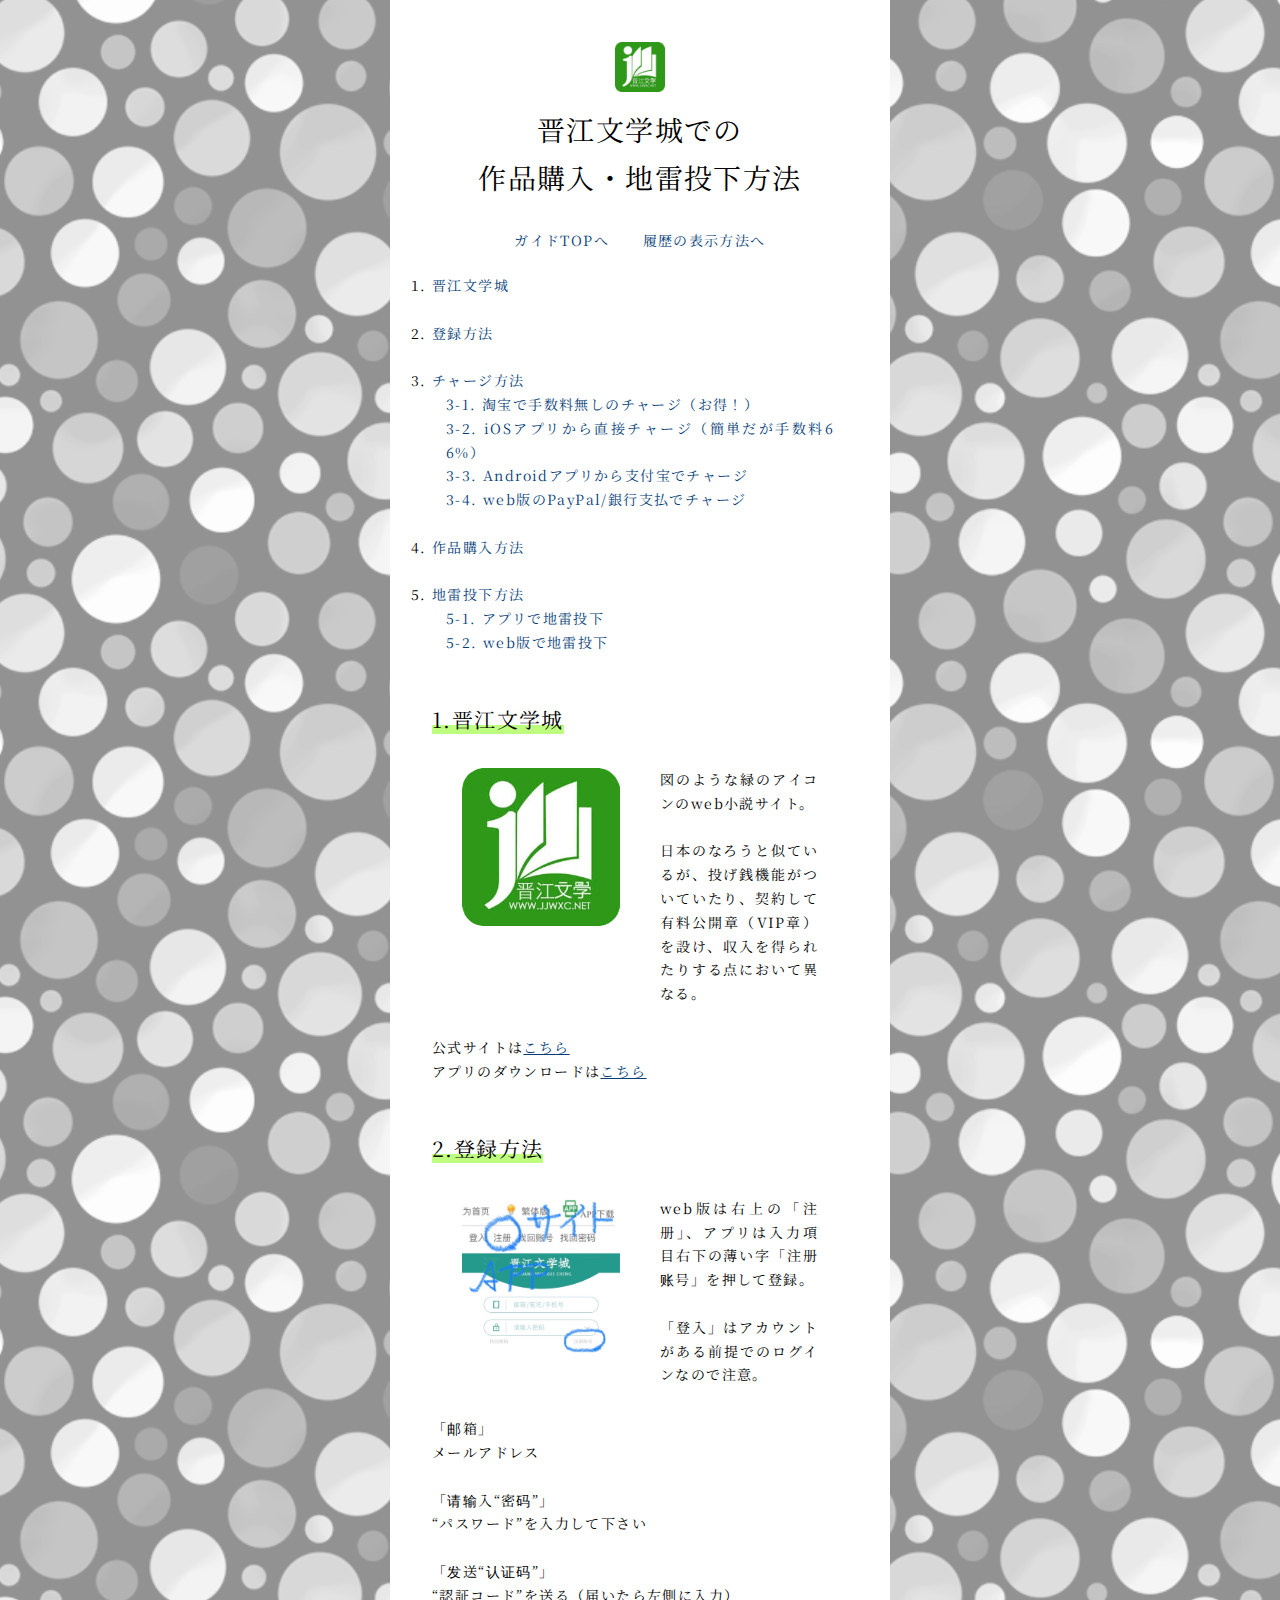
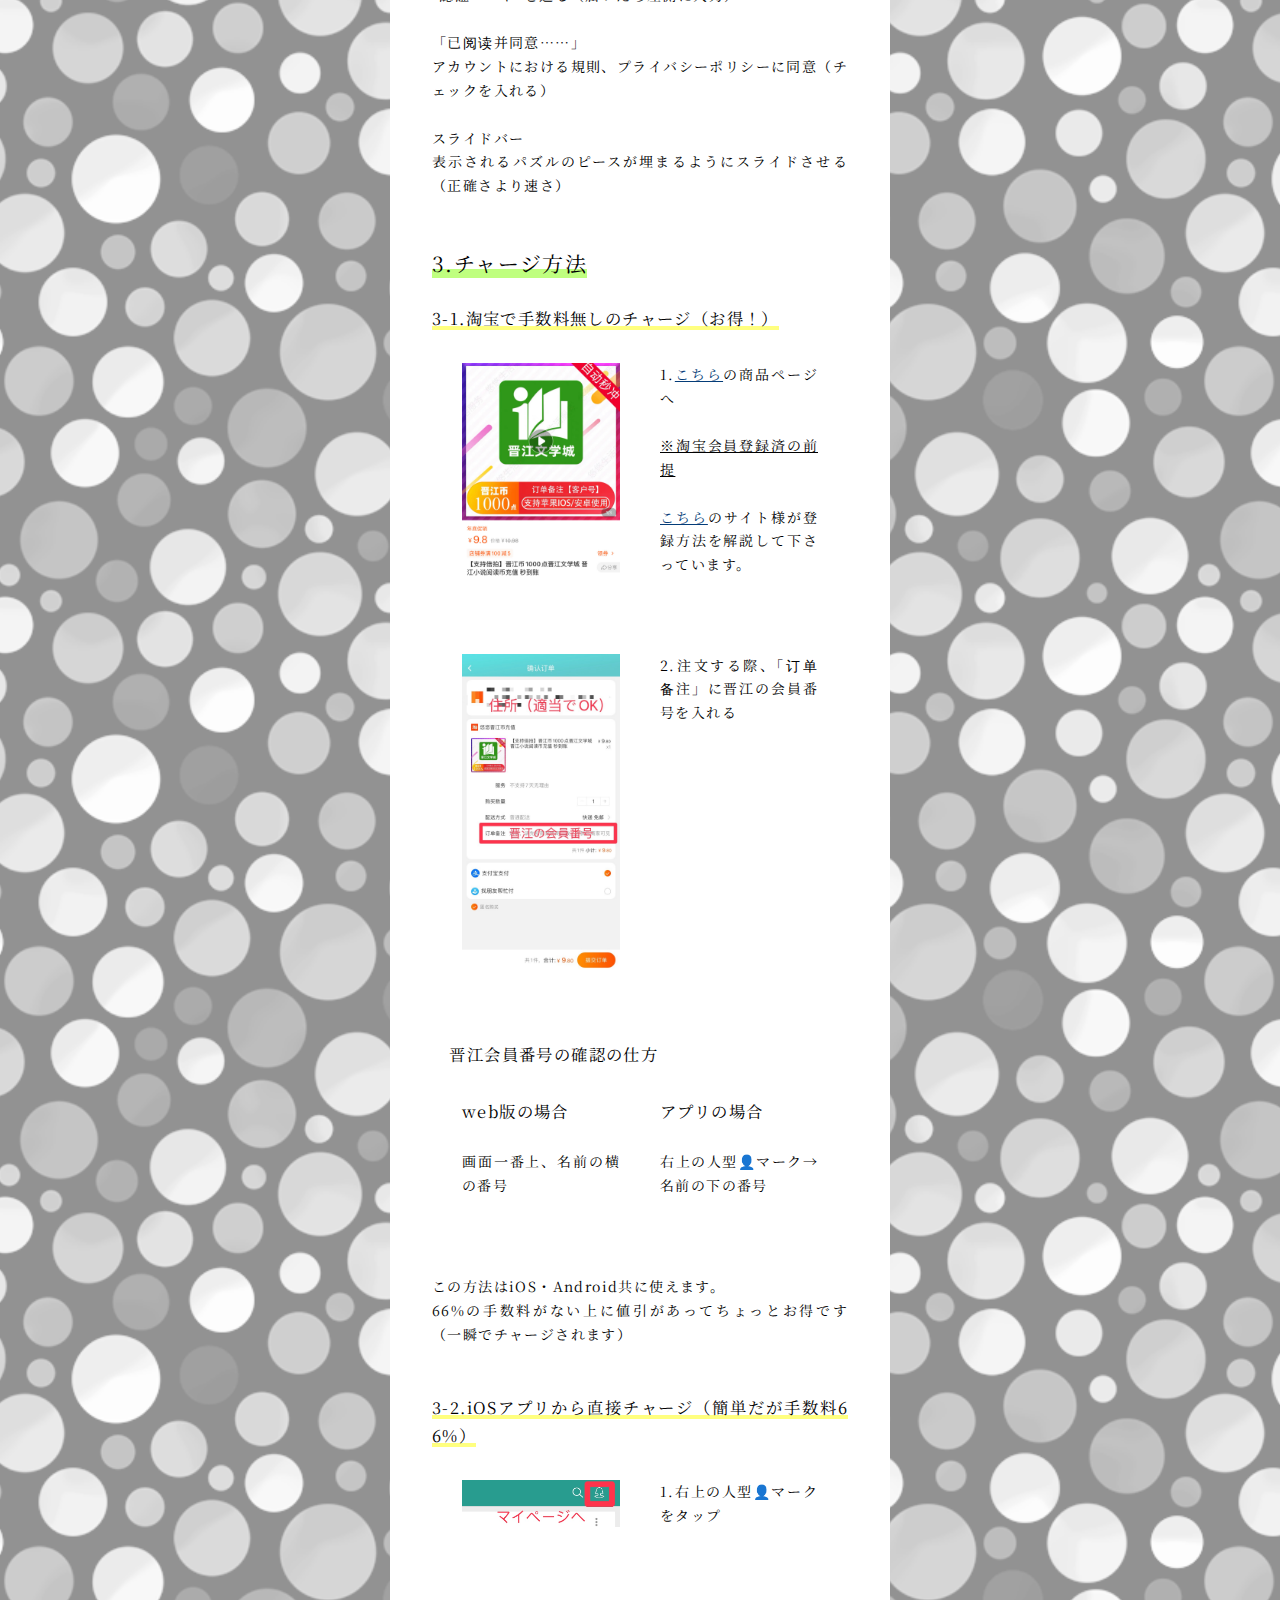
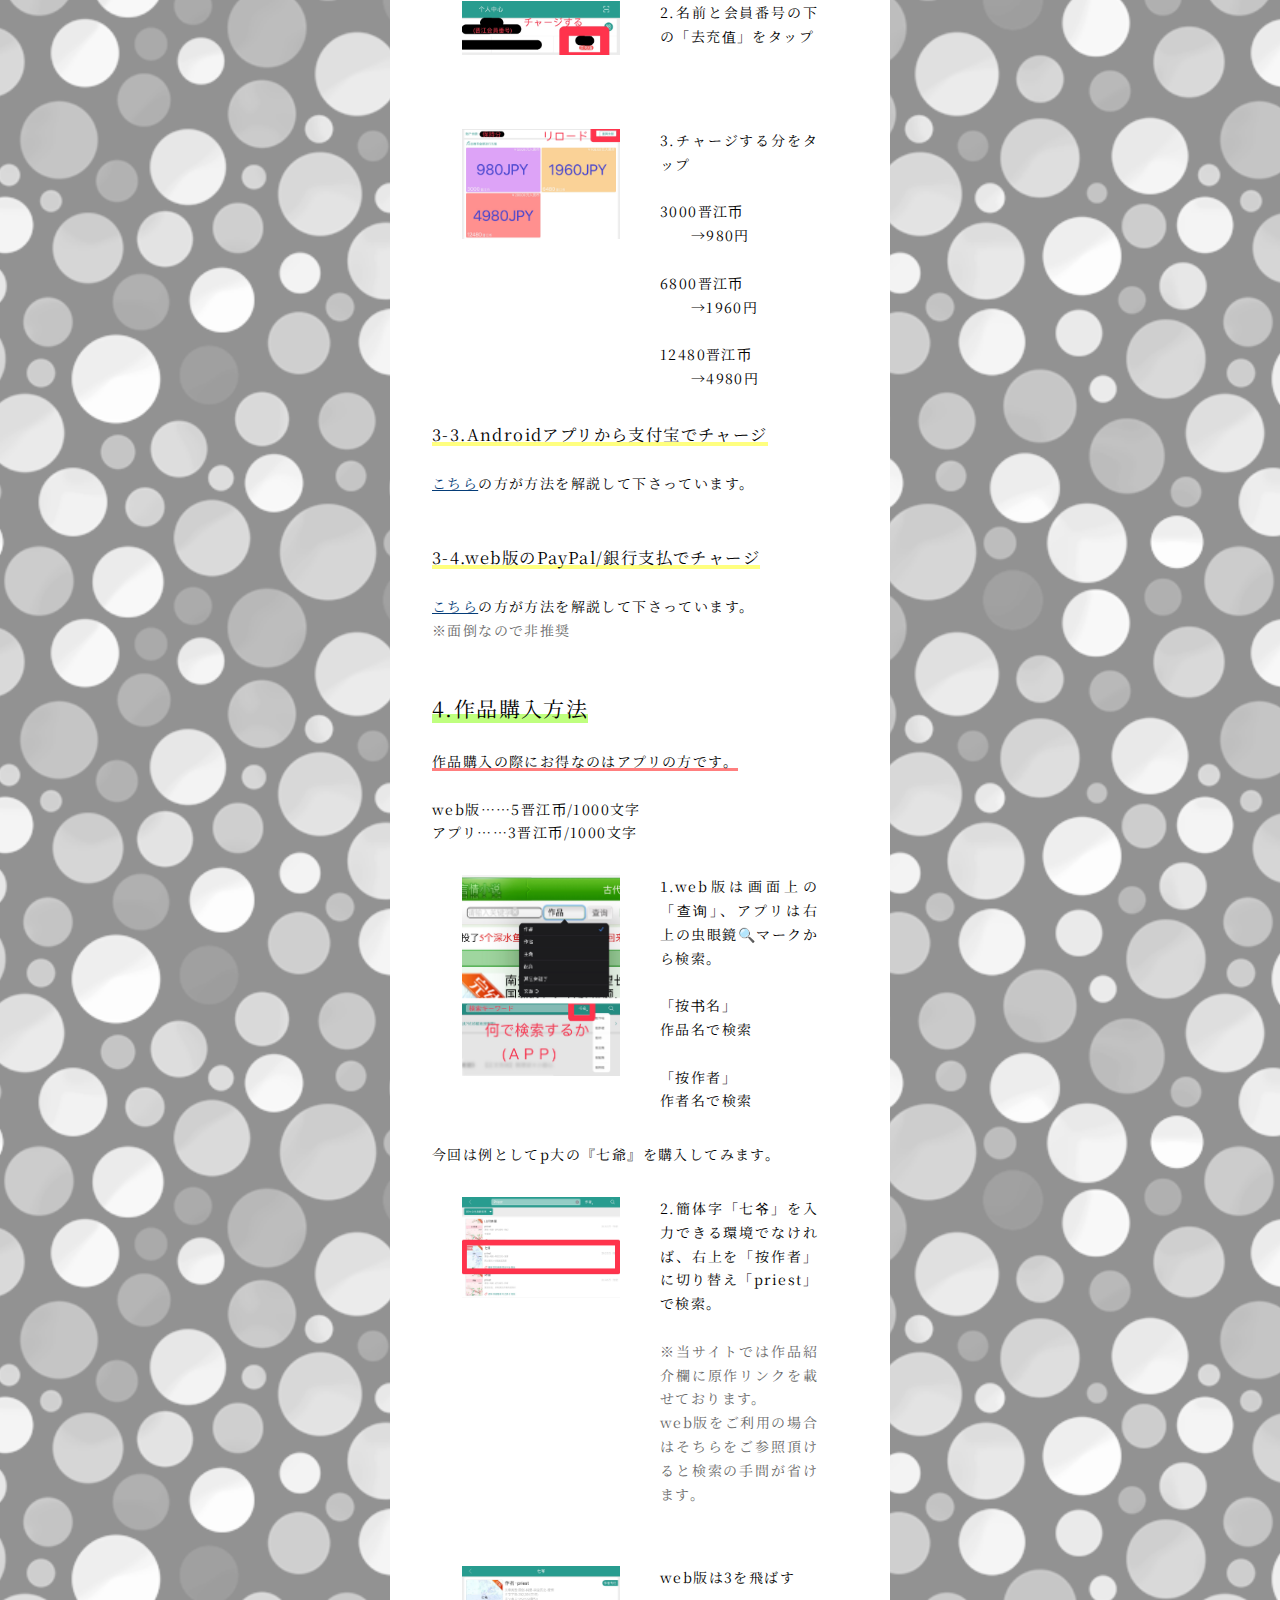
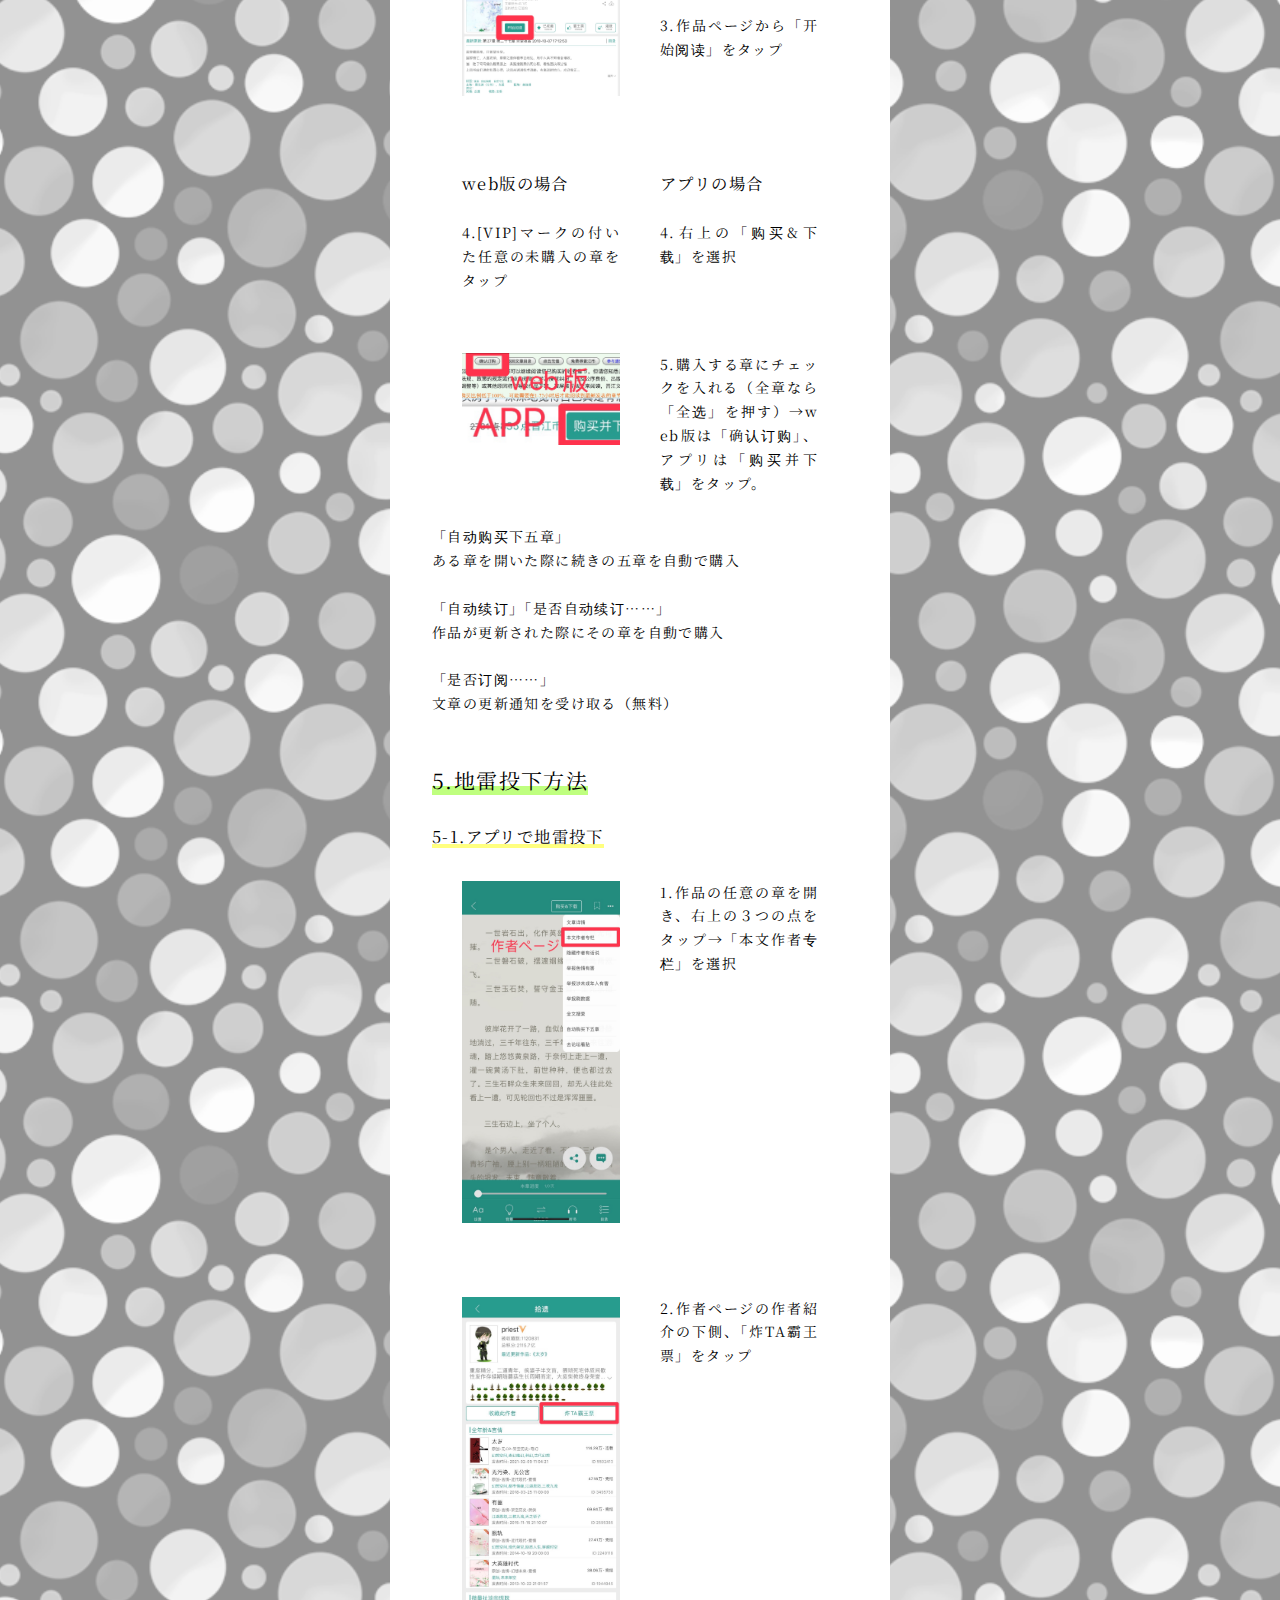
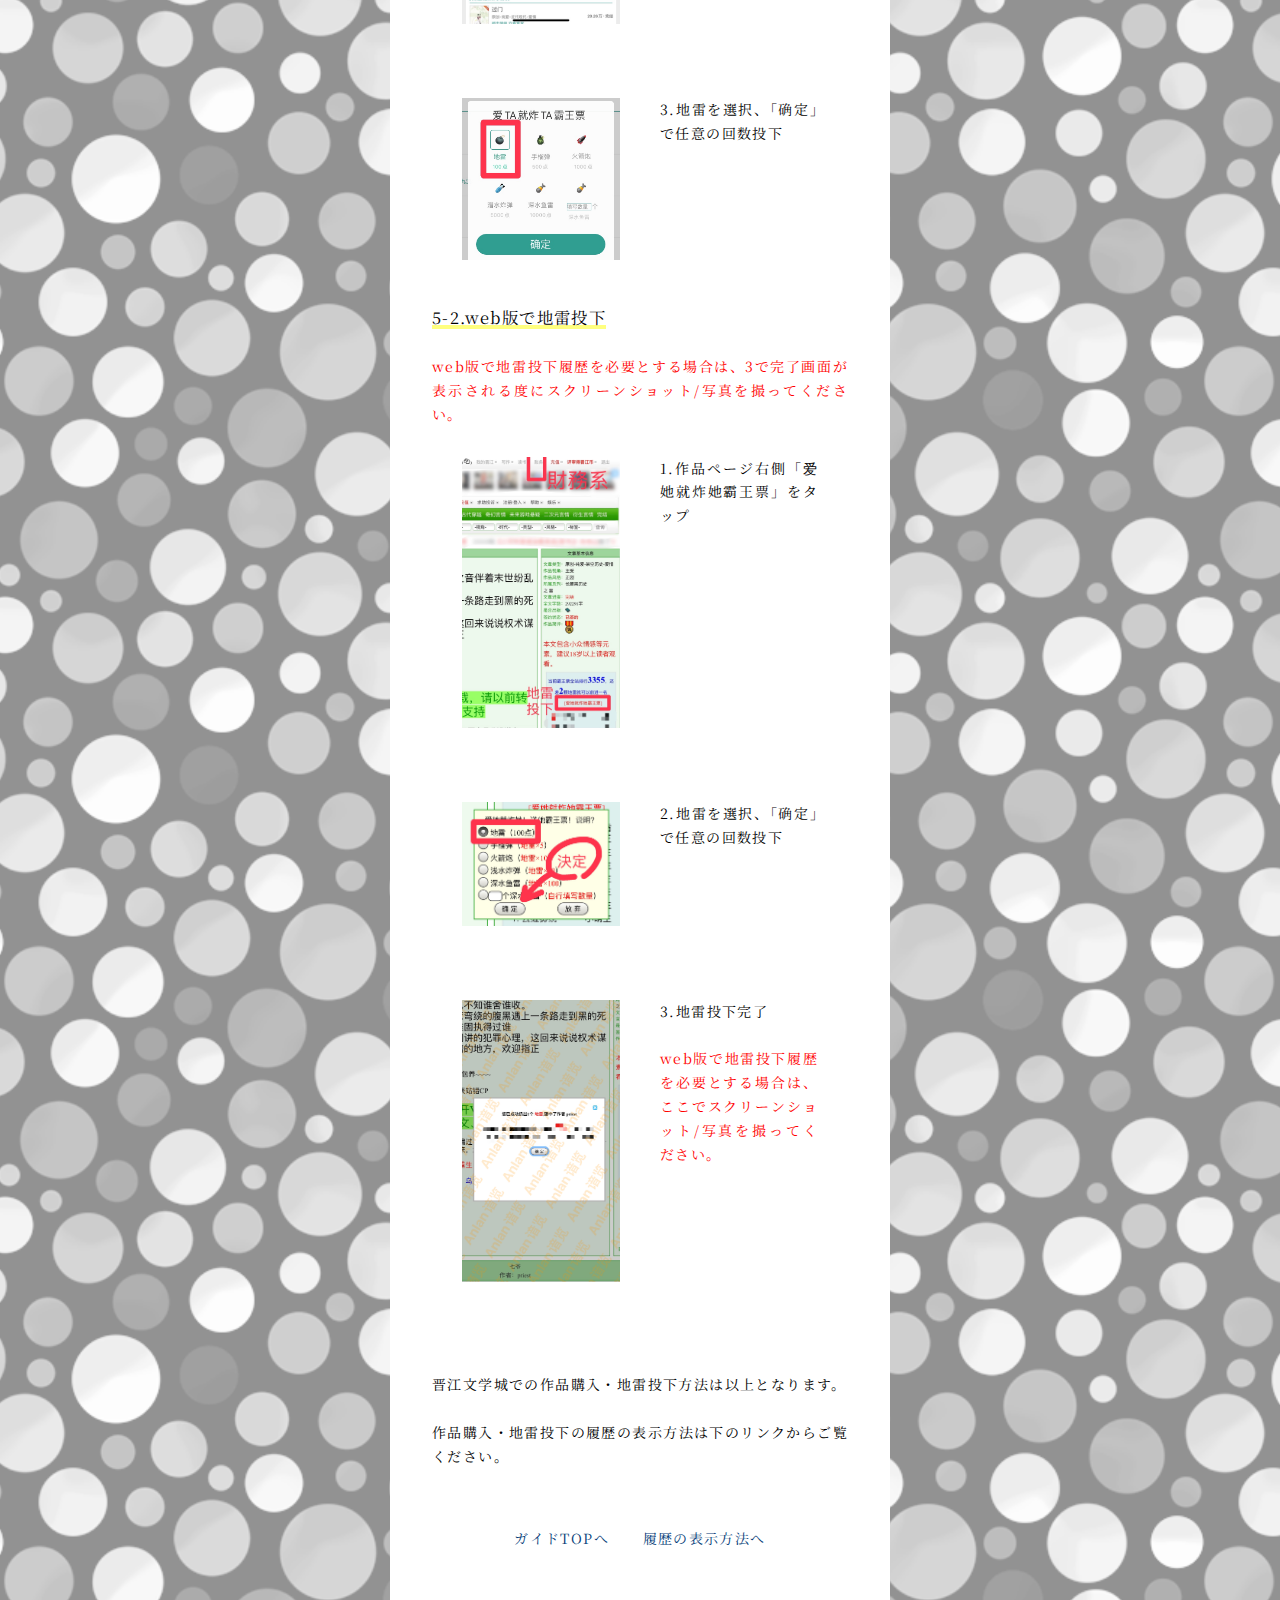
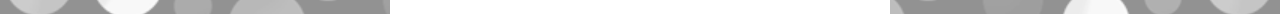
==== jjwxc-1.html @ 5b2117f7 "Update jjwxc-1.html" ====
<!DOCTYPE html>
<html lang="jp">
<head>
<meta charset="utf-8">
<title>晋江文学城ガイド１</title>
<meta name="description" content="晋江文学城での作品購入・地雷投下方法">
<head prefix="og: http://ogp.me/ns# fb: http://ogp.me/ns/fb# article: http://ogp.me/ns/article#">
<meta property="og:title" content="晋江文学城ガイド１" />
<meta property="og:url" content="https://anlan0613.github.io/guide/jjwxc-1.html" />
<meta property="og:image" content="https://anlan0613.github.io/guide/PreviewJJ.png" />
<meta property="og:description" content="晋江文学城での作品購入・地雷投下方法"/>    
<meta property="og:type" content="article" />
<meta property="og:site_name" content="anlan0613" />
<meta name="twitter:card" content="summary_large_image" />
<meta name="twitter:site" content="@anlan_wayaku" />
<meta name=”twitter:title” content=”晋江文学城ガイド１”>
<meta name=”twitter:description” content=”晋江文学城での作品購入・地雷投下方法”>
<meta name=”twitter:image” content=”https://aPreviewJJ.png”>
<meta name="viewport" content="width=device-width,minimum-scale=1.0,maximum-scale=1.0,user-scalable=no">
<link rel="stylesheet" href="stylesheet.css">
</head>

<article>
    <img class="icon" src="IconJJ.png">
    <h1>晋江文学城での<br>作品購入・地雷投下方法 </h1>
    <div class="menu">
        <ul>
            <li><a href="index.html">ガイドTOPへ</a></li>
            <li><a href="jjwxc-2.html">履歴の表示方法へ</a></li>
        </ul>
    </div>
        <p>
<ol class="page-contents">
<li><a href="#i1">晋江文学城</a></li><br>
<li><a href="#i2">登録方法</a></li><br>
<li><a href="#i3">チャージ方法</a></li>
<ol class="details">
 <li><a href="#i3-1">3-1. 淘宝で手数料無しのチャージ（お得！）</a></li>
 <li><a href="#i3-2">3-2. iOSアプリから直接チャージ（簡単だが手数料66%）</a></li>
 <li><a href="#i3-3">3-3. Androidアプリから支付宝でチャージ</a></li>
 <li><a href="#i3-4">3-4. web版のPayPal/銀行支払でチャージ</a></li><br>
</ol>
<li><a href="#i4">作品購入方法</a></li><br>
<li><a href="#i5">地雷投下方法</a></li>
<ol class="details">
 <li><a href="#i5-1">5-1. アプリで地雷投下</a></li>
 <li><a href="#i5-2">5-2. web版で地雷投下</a></li>
 </ol>
</ol><br><br>
<h2 id="i1"><span style="background: linear-gradient(transparent 70%, #bfff7f 0%);">1.晋江文学城</span></h2>
<div class="flex">
    <div><img class="picture" src="IconJJ.png"></div>
    <div>図のような緑のアイコンのweb小説サイト。<br><br>日本のなろうと似ているが、投げ銭機能がついていたり、契約して有料公開章（VIP章）を設け、収入を得られたりする点において異なる。</div>
</div>
公式サイトは<a href="https://www.jjwxc.net" target="_blank" rel="noopener noreferrer"><u>こちら</u></a><br>
アプリのダウンロードは<a href="http://www.jjwxc.net/sp/JJ-app-download/" target="_blank" rel="noopener noreferrer"><u>こちら</u></a>
<br><br><br>
<h2 id="i2"><span style="background: linear-gradient(transparent 70%, #bfff7f 0%);">2.登録方法</span></h2>
<div class="flex">
    <div><img class="picture" src="RegisterJJ.jpeg"></div>
    <div>web版は右上の「注册」、アプリは入力項目右下の薄い字「注册账号」を押して登録。<br><br>「登入」はアカウントがある前提でのログインなので注意。</div>
</div>
「邮箱」<br>
メールアドレス<br><br>
「请输入“密码”」<br>
“パスワード”を入力して下さい<br><br>
「发送“认证码”」<br>
“認証コード”を送る（届いたら左側に入力）<br><br>
「已阅读并同意……」<br>
アカウントにおける規則、プライバシーポリシーに同意（チェックを入れる）<br><br>
スライドバー<br>
表示されるパズルのピースが埋まるようにスライドさせる（正確さより速さ）
<br><br><br>
<h2 id="i3"><span style="background: linear-gradient(transparent 70%, #bfff7f 0%);">3.チャージ方法</span></h2>
<br>
<h3 id="i3-1"><span style="background: linear-gradient(transparent 85%, #ffff7f 0%);">3-1.淘宝で手数料無しのチャージ（お得！）</span></h3>
<div class="flex">
    <div><img class="picture" src="ChargeJJTB1.jpeg"></div>
    <div>1.<a href="https://m.tb.cn/h.fjP98B8?sm=8dbb15" target="_blank" rel="noopener noreferrer"><u>こちら</u></a>の商品ページへ<br><br><u>※淘宝会員登録済の前提</u><br><br><a href="https://sinsetunapeito.hatenablog.com/entry/taobao_login" target="_blank" rel="noopener noreferrer"><u>こちら</u></a>のサイト様が登録方法を解説して下さっています。</div>
</div>
<div class="flex">
    <div><img class="picture" src="ChargeJJTB2.jpeg"></div>
    <div>2.注文する際、「订单备注」に晋江の会員番号を入れる</div>
</div>
<br>
<h3>&emsp;晋江会員番号の確認の仕方</h3>
<div class="flex">
    <div><h3>web版の場合</h3><br>画面一番上、名前の横の番号</div>
    <div><h3>アプリの場合</h3><br>右上の人型👤マーク→名前の下の番号</div>
</div>
<br><br>
この方法はiOS・Android共に使えます。<br>
66%の手数料がない上に値引があってちょっとお得です（一瞬でチャージされます）
<br><br><br>
<h3 id="i3-2"><span style="background: linear-gradient(transparent 85%, #ffff7f 0%);">3-2.iOSアプリから直接チャージ（簡単だが手数料66%）</span></h3>
<div class="flex">
    <div><img class="picture" src="ChargeJJios1.jpeg"></div>
    <div>1.右上の人型👤マークをタップ</div>
</div>
<div class="flex">
    <div><img class="picture" src="ChargeJJios2.jpeg"></div>
    <div>2.名前と会員番号の下の「去充值」をタップ</div>
</div>
<div class="flex">
    <div><img class="picture" src="ChargeJJios3.jpeg"></div>
    <div>3.チャージする分をタップ
    <br><br>
    3000晋江币<br>&emsp;&emsp;→980円<br><br>
    6800晋江币<br>&emsp;&emsp;→1960円<br><br>
    12480晋江币<br>&emsp;&emsp;→4980円</div>
</div>
<h3 id="i3-3"><span style="background: linear-gradient(transparent 85%, #ffff7f 0%);">3-3.Androidアプリから支付宝でチャージ</span></h3><br>
<a href="https://privatter.net/p/7988867" target="_blank" rel="noopener noreferrer"><u>こちら</u></a>の方が方法を解説して下さっています。
<br><br><br>
<h3 id="i3-4"><span style="background: linear-gradient(transparent 85%, #ffff7f 0%);">3-4.web版のPayPal/銀行支払でチャージ</span></h3><br>
<a href="https://privatter.net/p/6808409" target="_blank" rel="noopener noreferrer"><u>こちら</u></a>の方が方法を解説して下さっています。<br>
<span style="color:#696969">
※面倒なので非推奨
</span>
<br><br><br>
<h2 id="i4"><span style="background: linear-gradient(transparent 70%, #bfff7f 0%);">4.作品購入方法</span></h2><br>
<span style="background: linear-gradient(transparent 85%, #ff7f7f 0%);">作品購入の際にお得なのはアプリの方です。</span>
<br><br>
web版……5晋江币/1000文字<br>
アプリ……3晋江币/1000文字
<div class="flex">
    <div><img class="picture" src="BuyJJ1.jpeg"></div>
    <div>1.web版は画面上の「查询」、アプリは右上の虫眼鏡🔍マークから検索。
    <br><br>
    「按书名」<br>作品名で検索<br><br>
    「按作者」<br>作者名で検索</div>
</div>
今回は例としてp大の『七爺』を購入してみます。<br>
<div class="flex">
    <div><img class="picture" src="BuyJJ2.jpeg"></div>
    <div>2.簡体字「七爷」を入力できる環境でなければ、右上を「按作者」に切り替え「priest」で検索。
    <br><br>
    <span style="color:#696969">
    ※当サイトでは作品紹介欄に原作リンクを載せております。<br>web版をご利用の場合はそちらをご参照頂けると検索の手間が省けます。
    </span></div>
</div>
<div class="flex">
    <div><img class="picture" src="BuyJJ3.jpeg"></div>
    <div>web版は3を飛ばす<br><br>3.作品ページから「开始阅读」をタップ</div>
</div>
<div class="flex">
    <div><h3>web版の場合</h3><br>
    4.[VIP]マークの付いた任意の未購入の章をタップ</div>
    <div><h3>アプリの場合</h3><br>
    4.右上の「购买&下载」を選択</div>
</div>
<div class="flex">
    <div><img class="picture" src="BuyJJ4.jpeg"></div>
    <div>5.購入する章にチェックを入れる（全章なら「全选」を押す）→web版は「确认订购」、アプリは「购买并下载」をタップ。</div>
</div>
「自动购买下五章」<br>
ある章を開いた際に続きの五章を自動で購入<br><br>
「自动续订」「是否自动续订……」<br>
作品が更新された際にその章を自動で購入<br><br>
「是否订阅……」<br>
文章の更新通知を受け取る（無料）
<br><br><br>
<h2 id="i5"><span style="background: linear-gradient(transparent 70%, #bfff7f 0%);">5.地雷投下方法</span></h2>
<br>
<h3 id="i5-1"><span style="background: linear-gradient(transparent 85%, #ffff7f 0%);">5-1.アプリで地雷投下</span></h3>
<div class="flex">
    <div><img class="picture" src="DiLeiJJapp1.jpeg"></div>
    <div>1.作品の任意の章を開き、右上の３つの点をタップ→「本文作者专栏」を選択</div>
</div>
<div class="flex">
    <div><img class="picture" src="DiLeiJJapp2.jpeg"></div>
    <div>2.作者ページの作者紹介の下側、「炸TA霸王票」をタップ</div>
</div>
<div class="flex">
    <div><img class="picture" src="DiLeiJJapp3.jpeg"></div>
    <div>3.地雷を選択、「确定」で任意の回数投下</div>
</div>
<h3 id="i5-2"><span style="background: linear-gradient(transparent 85%, #ffff7f 0%);">5-2.web版で地雷投下</span></h3><br>
<font color="red">web版で地雷投下履歴を必要とする場合は、3で完了画面が表示される度にスクリーンショット/写真を撮ってください。</font><br>
<div class="flex">
    <div><img class="picture" src="DiLeiJJweb1.jpeg"></div>
    <div>1.作品ページ右側「爱她就炸她霸王票」をタップ</div>
</div>
<div class="flex">
    <div><img class="picture" src="DiLeiJJweb2.jpeg"></div>
    <div>2.地雷を選択、「确定」で任意の回数投下</div>
</div>
<div class="flex">
    <div><img class="picture" src="DiLeiJJweb3.png"></div>
    <div>3.地雷投下完了<br><br><font color="red">web版で地雷投下履歴を必要とする場合は、ここでスクリーンショット/写真を撮ってください。</font></div>
</div>
<br><br>
晋江文学城での作品購入・地雷投下方法は以上となります。
<br><br>
作品購入・地雷投下の履歴の表示方法は下のリンクからご覧ください。
</div>
    </p>
    <br>
    <div class="menu">
        <ul>
            <li><a href="index.html">ガイドTOPへ</a></li>
            <li><a href="jjwxc-2.html">履歴の表示方法へ</a></li>
        </ul>
    </div>
<!-- ここから下スムーススクロール -->
<script src="https://ajax.googleapis.com/ajax/libs/jquery/3.3.1/jquery.min.js"> </script>
<script>
    $(function() {
        $('a[href^="#"]').click(function() {
            var speed = 1000;
            var href = $(this).attr("href");
            var target = $(href == "#" || href == "" ? 'html' : href);
            var position = target.offset().top;
            $('body,html').animate({
                scrollTop: position
            }, speed, 'swing');
            return false;
        });
    });
</script>
    </article>
</html>
---- stylesheet.css ----
@charset "UTF-8";

/* Template & Designed by Towako. */
/* https://ninawas.me */

/* ウェブフォントの読み込み */
@import url('https://fonts.googleapis.com/css?family=Noto+Serif+JP&display=swap');

@font-face {
    font-family: 'XANO明朝';
    font-display: swap;
    src: url('https://cdn.leafscape.be/XANO-mincho/XANO-mincho_web.woff2') format("woff2");
}

/*-------------------------------------------------
このフォントはIPAフォントライセンスv1.0の下で提供されています。
http://ipafont.ipa.go.jp/ipa_font_license_v1.html
オリジナルのフォントは以下から取得できます。
http://ipafont.ipa.go.jp/
-------------------------------------------------*/



/* 全体に適用する */
* {
    margin: 0;
    padding: 0;
    box-sizing: border-box;
    font-weight: normal;
    font-family: 'Noto Serif JP', serif;
}

/* 基本設定 */
body {
    text-align: center;
    background: url('Dot.png') top center;
    background-size: 400px;
    line-height: 1.7;
    letter-spacing: 0.1em;
    font-size: 13px;
    color: #000;
}

/* リンク */
a {
    text-decoration: none;
    color: #043c78;
}

/* コンテナ */
#headerwrap {
    margin: 0 auto;
    padding: 5em 0;
    background-color: #043c78;
    color: #fff;
}

/* ヘッダー */
header {
    position: relative;
}

/* 画像 */
header img {
    width: 150px;
    height: auto;
}

/* 見出し */
header h1 {
    position: absolute;
    top: 50%;
    left: 50%;
    transform: translate(-50%, -50%);
    width: 100%;
    background-color: rgba(4, 60, 120, 0.7);
    letter-spacing: 0.5em;
    text-indent: 0.5em;
    font-size: 1.5em;
}

header h1 span {
    font-family: 'Noto Serif JP';
    color: #fff;
}

header h1 span:nth-of-type(1) {
    animation: FadeIn 2s;
}

header h1 span:nth-of-type(2) {
    animation: FadeIn 3s;
}

header h1 span:nth-of-type(3) {
    animation: FadeIn 4s;
}

header h1 span:nth-of-type(4) {
    animation: FadeIn 5s;
}

/* 折り畳みボックス */
#AboutToggle {
    margin-top: 1em;
}

/* 折り畳みボックス段落 */
#About p {
    margin: 1em auto 1.5em;
    width: 80%;
    max-width: 400px;
}

/* 文字揃え */
#About p,
section,
article {
    text-align: justify;
    word-break: break-all;
}

/* メインコンテンツ */
main {
    margin: 0 auto;
    width: 80%;
}

/* セクション */
section {
    margin: 3em auto;
    padding: 2em;
    width: 100%;
    background-color: rgba(255, 255, 255, 0.8);
    box-shadow: -3px -3px 3px #f6f6f6 inset, 3px 3px 3px #f6f6f6 inset;
}

/* 見出し */
section h2 {
    margin: 0.5em auto 1em;
    letter-spacing: 0.3em;
    font-family: 'Noto Serif JP';
    font-size: 1.3em;
}

/* 見出し画像 */
section h2 img {
    margin-right: 0.5em;
    width: 30px;
    height: auto;
    vertical-align: text-bottom;
}

/* リスト */
section ul li {
    margin: 0.5em auto;
    list-style-type: none;
}

section ul li span {
    display: inline-block;
    margin-right: 1em;
    width: 40px;
    border: thin solid #043c78;
    text-align: center;
}

/* アーティクル */
article {
    margin: 0 auto;
    padding: 3em;
    max-width: 500px;
    background-color: #fff;
}

/* アーティクル画像 */
article .icon {
    display: block;
    margin: 0 auto 1em;
    width: 50px;
    height: auto;
}

article .picture {
    display: block;
    margin: 0 auto 1em;
    width: 100%;
    max-width: 100%;
    height: auto;
}

article .flex{
    display: flex;
    padding: 10px;
}
article .flex div{
    width: 50%;
    margin: 10px;
    padding: 10px;
}

/* アーティクル見出し */
article h1 {
    margin-bottom: 1em;
    text-align: center;
    font-family: 'Noto Serif JP';
}

/* 段落 */
article p,
article .menu {
    margin: 1em auto 1.5em;
}

/* メニュー */
article .menu {
    text-align: center;
}

article .menu li {
    display: inline-block;
    margin: 0 1em;
}

article .details {
    list-style:none;
    display: inline-block;
    margin: 0 1em;
}


/* フッター */
footer {
    margin: 1em auto 2em;
    background-color: #fff;
}

/* 重要事項 */
strong {
    font-weight: bold;
    color: red;
}

/* アニメーション */
@keyframes FadeIn {
    0% {
        opacity: 0;
    }

    100% {
        opacity: 1;
    }
}

/* フォーム系 */
textarea,
input[type] {
    -webkit-appearance: none;
    padding: 0.2em 0.5em;
    background-color: #043c78;
    border: none;
    border-radius: 10px;
    color: #fff;
}

textarea {
    width: 200px;
    height: 70px;
}

input[type=text] {
    width: 80px;
}

input[type=submit] {
    width: auto;
}

/* 横幅768px以上で読み込む */
@media screen and (min-width:768px) {

    /* フォントサイズ */
    body {
        background-size: 600px;
        font-size: 14px;
    }
}

/* 横幅1024px以上で読み込む */
@media screen and (min-width:1024px) {

    a:hover {
        transition: .5s;
        text-shadow: 0 0 3px #043c78;
        color: transparent;
    }

    /*フレックスボックス */
    main {
        display: flex;
        flex-wrap: wrap;
        justify-content: space-between;
    }

    section {
        flex-basis: 48%;
    }
}
   body {
  -webkit-text-size-adjust: 100%;
}
ruby[data-ruby]
{
    position: relative;
}
ruby[data-ruby]::before
{
    content: attr(data-ruby);
    position: absolute;
    line-height: 100%;
    text-align: center;
    left: -3em;
    right: -3em;
    transform-origin: bottom center;
    /* ルビの文字サイズを親文字に対する比率で指定 */
    transform: scale(0.5);
    /* 100%を越える部分が親文字とルビとのスペースになる。単位は親文字に対する比率 */
    bottom: 90%;
}
ruby[data-ruby] rt
{
    display: none;
}

/* スクロールボックス */
.box {
    padding: 0.3em 2em;
    border: thin solid #043c78;
    background-color: rgba(255, 255, 255, 0.8);
    font-size: 1.1em;
}

.scroll {
    overflow-y: scroll;
    height: 70px;
    padding: 0 2em;
    background-color: #fbfbfb;
}

.scroll::-webkit-scrollbar {
    width: 8px;
    height: 8px;
}

.scroll::-webkit-scrollbar-track {
    border-radius: 50px;
}

.scroll::-webkit-scrollbar-thumb {
    background-color: #192f60;
    border-radius: 50px;
}

hr{ border:none;
    border-top: 1px dotted #000;
    }
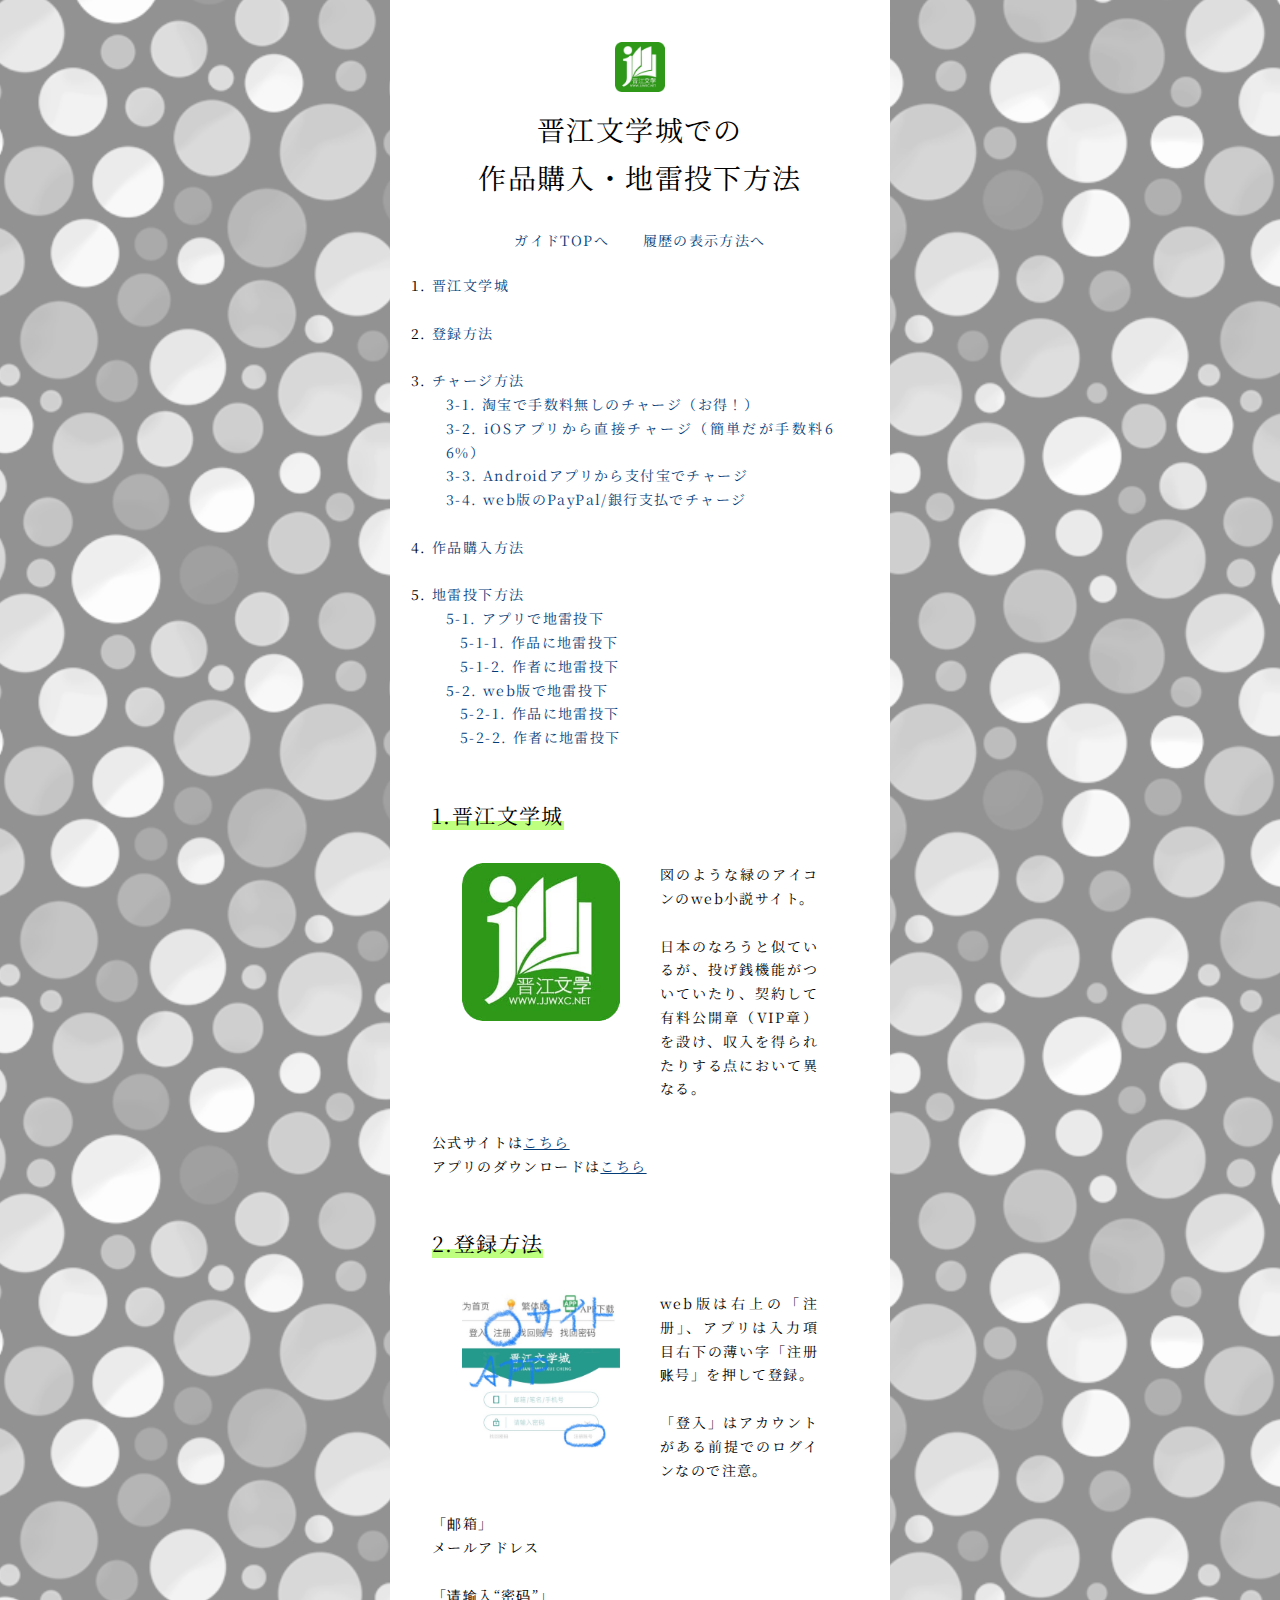
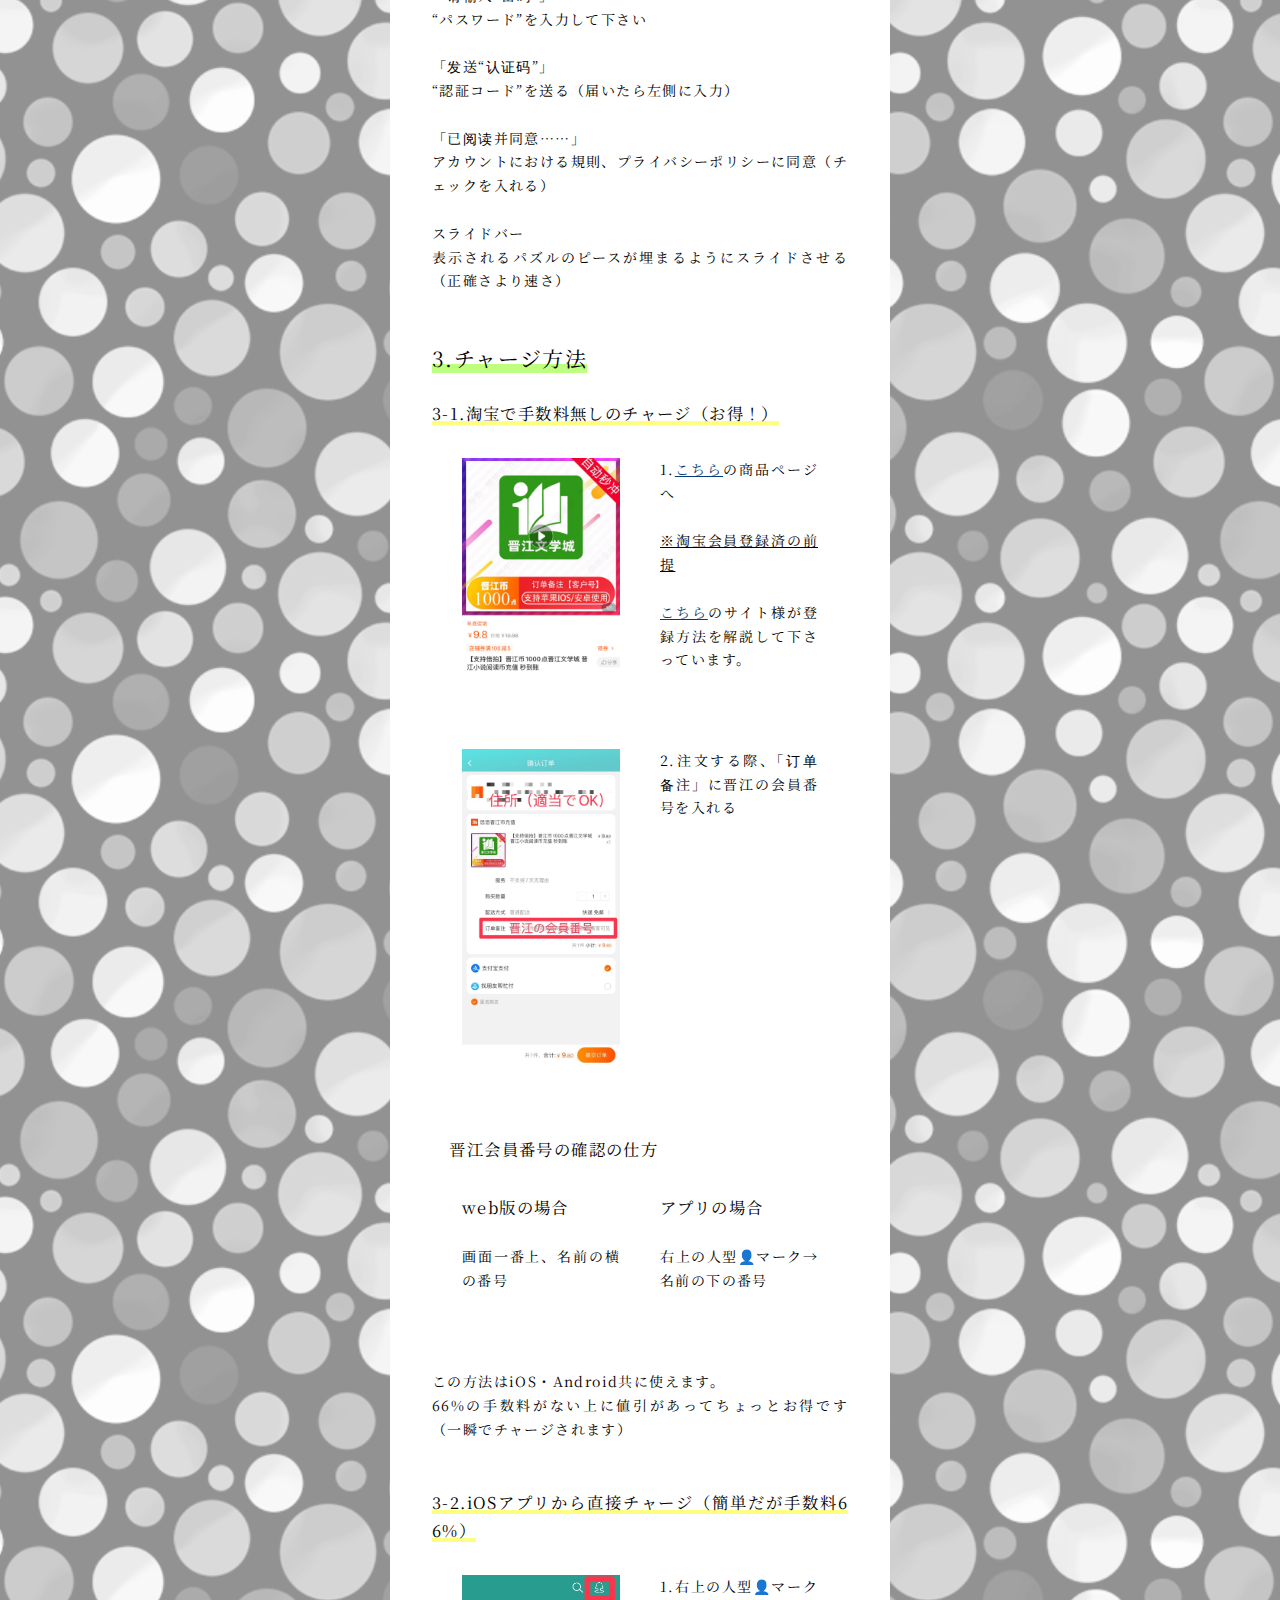
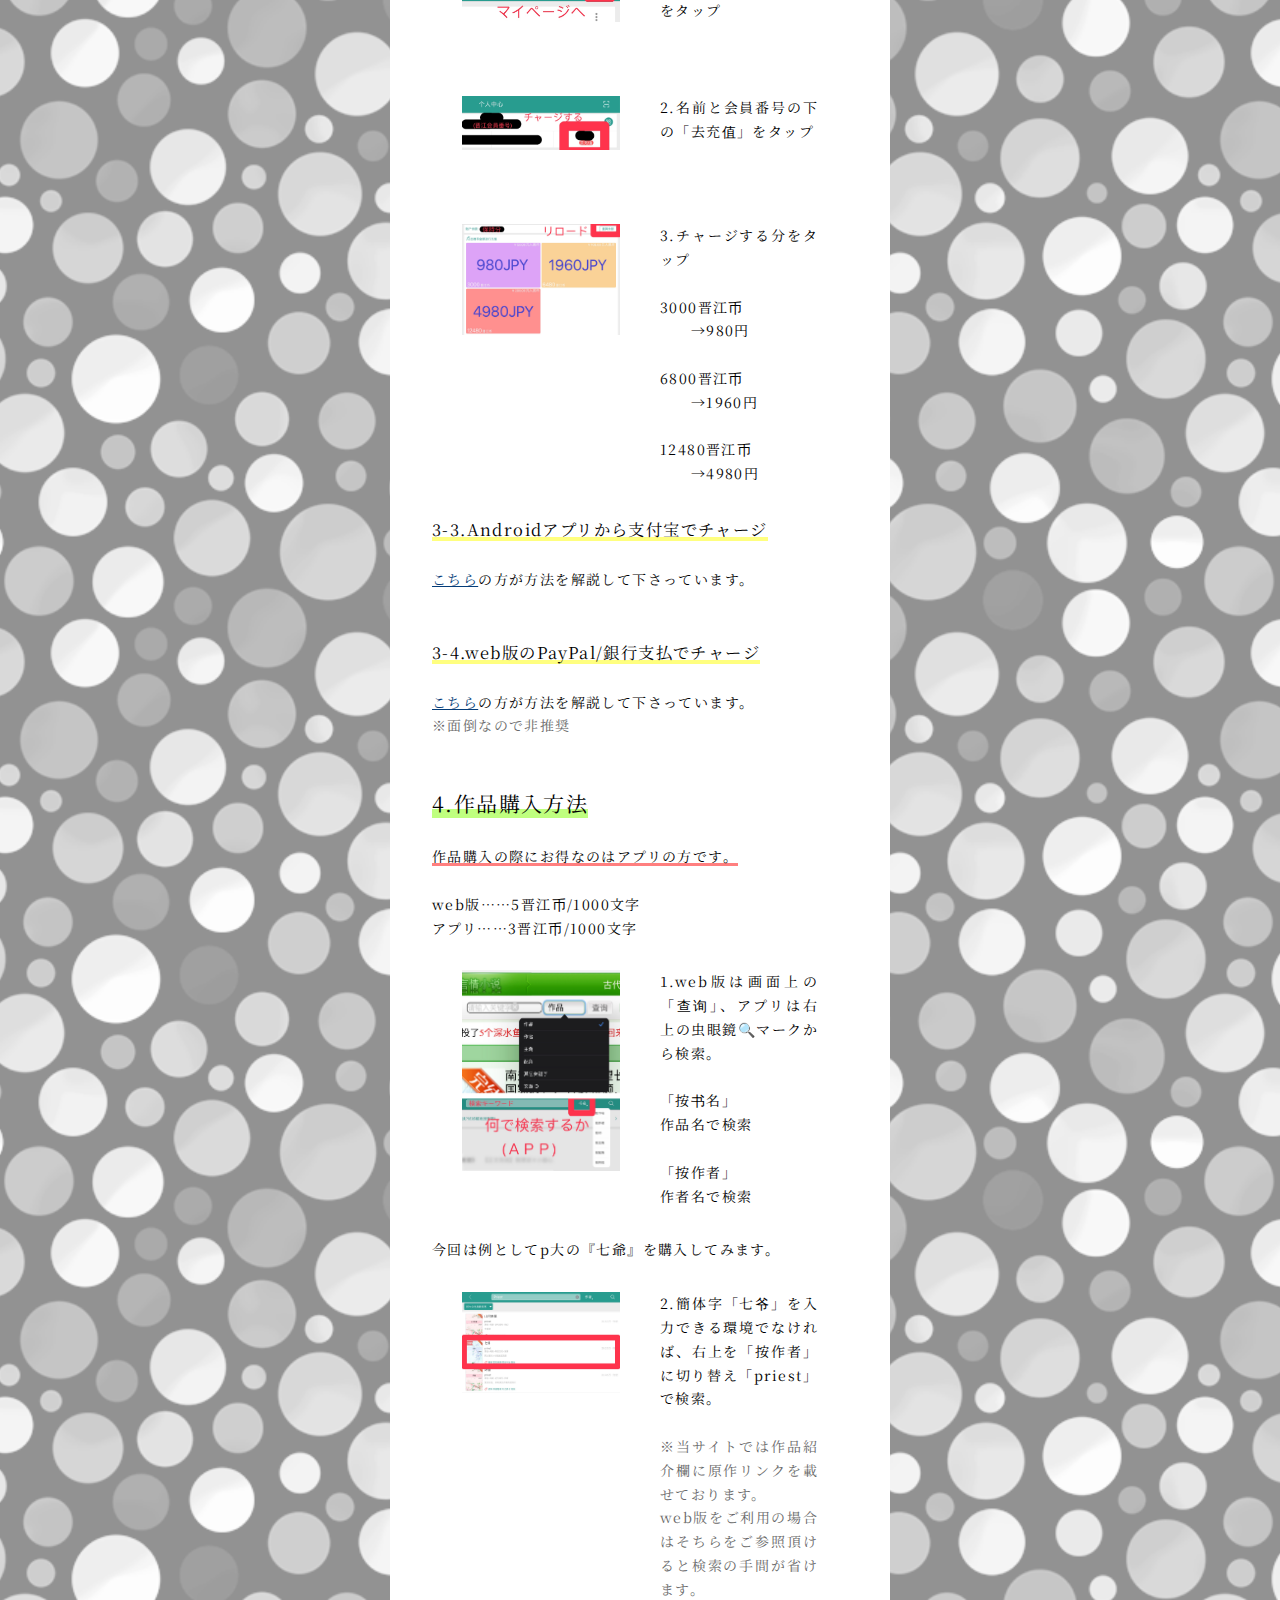
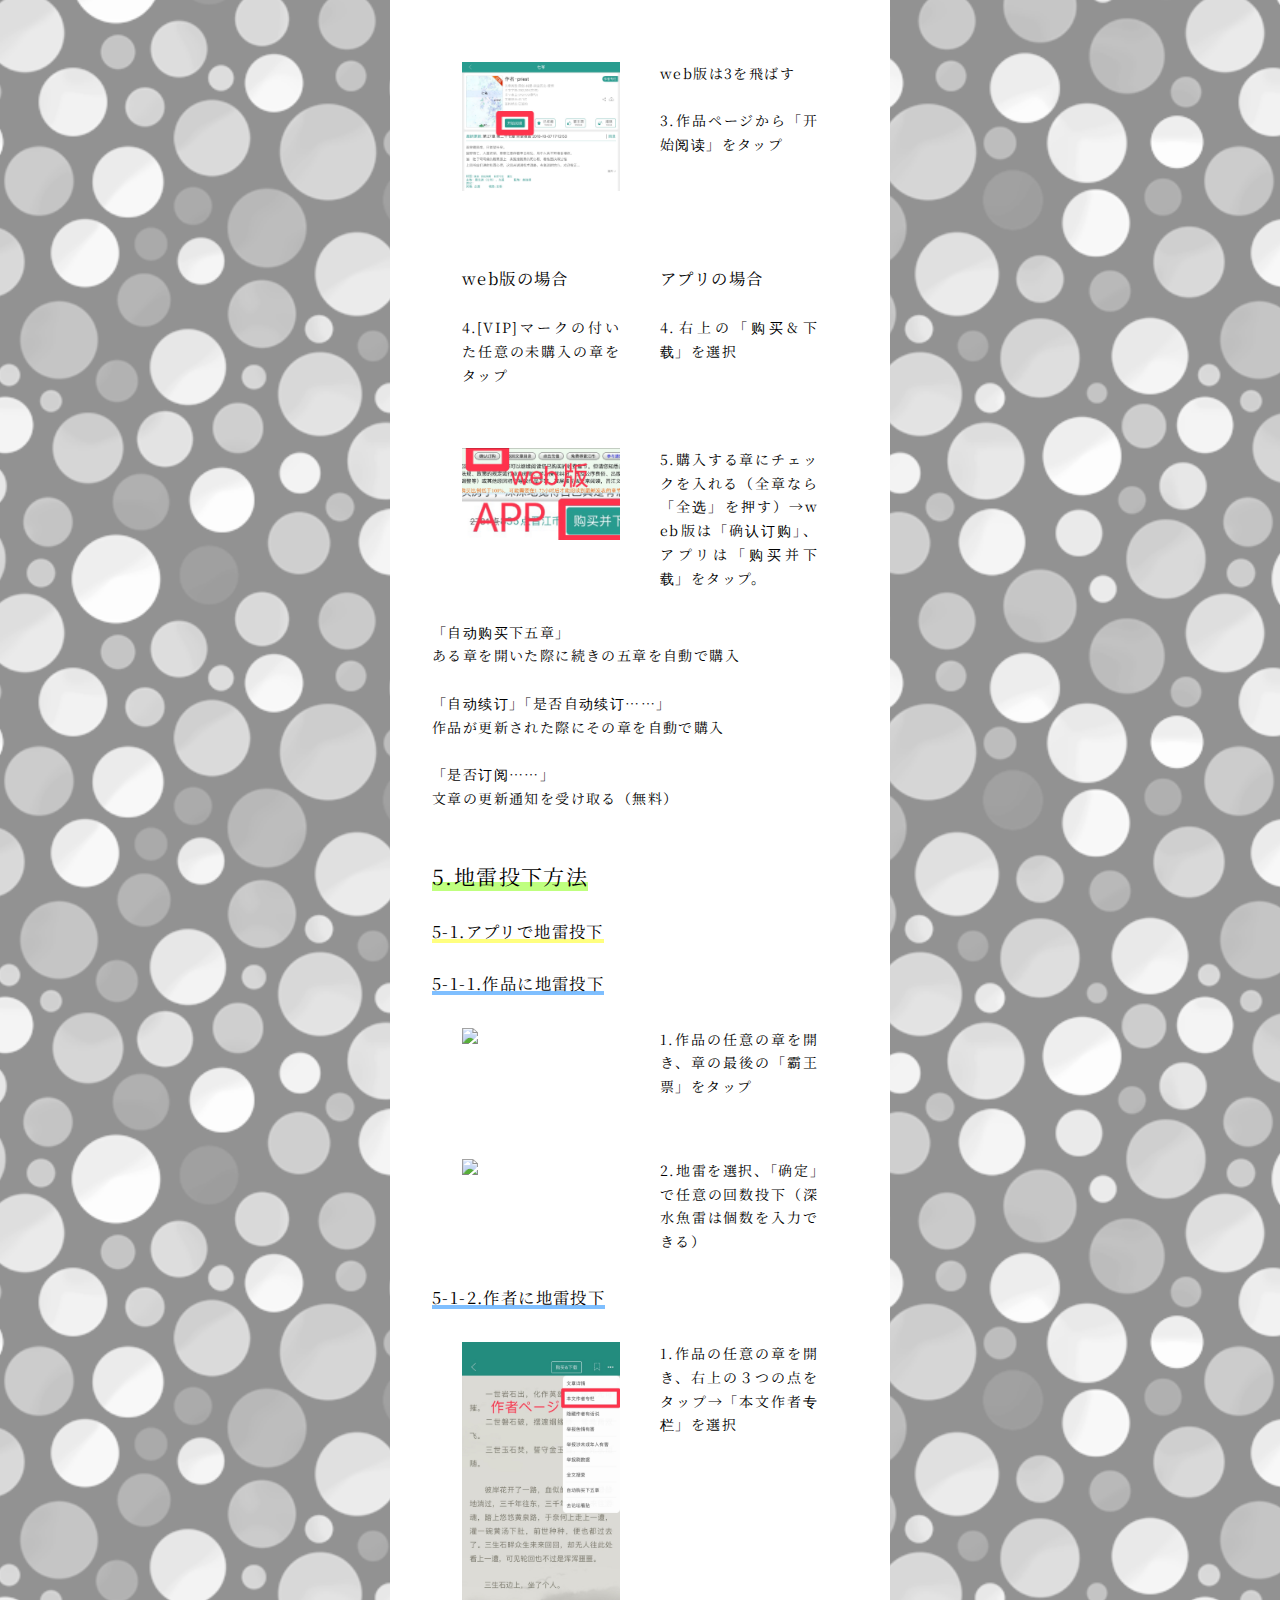
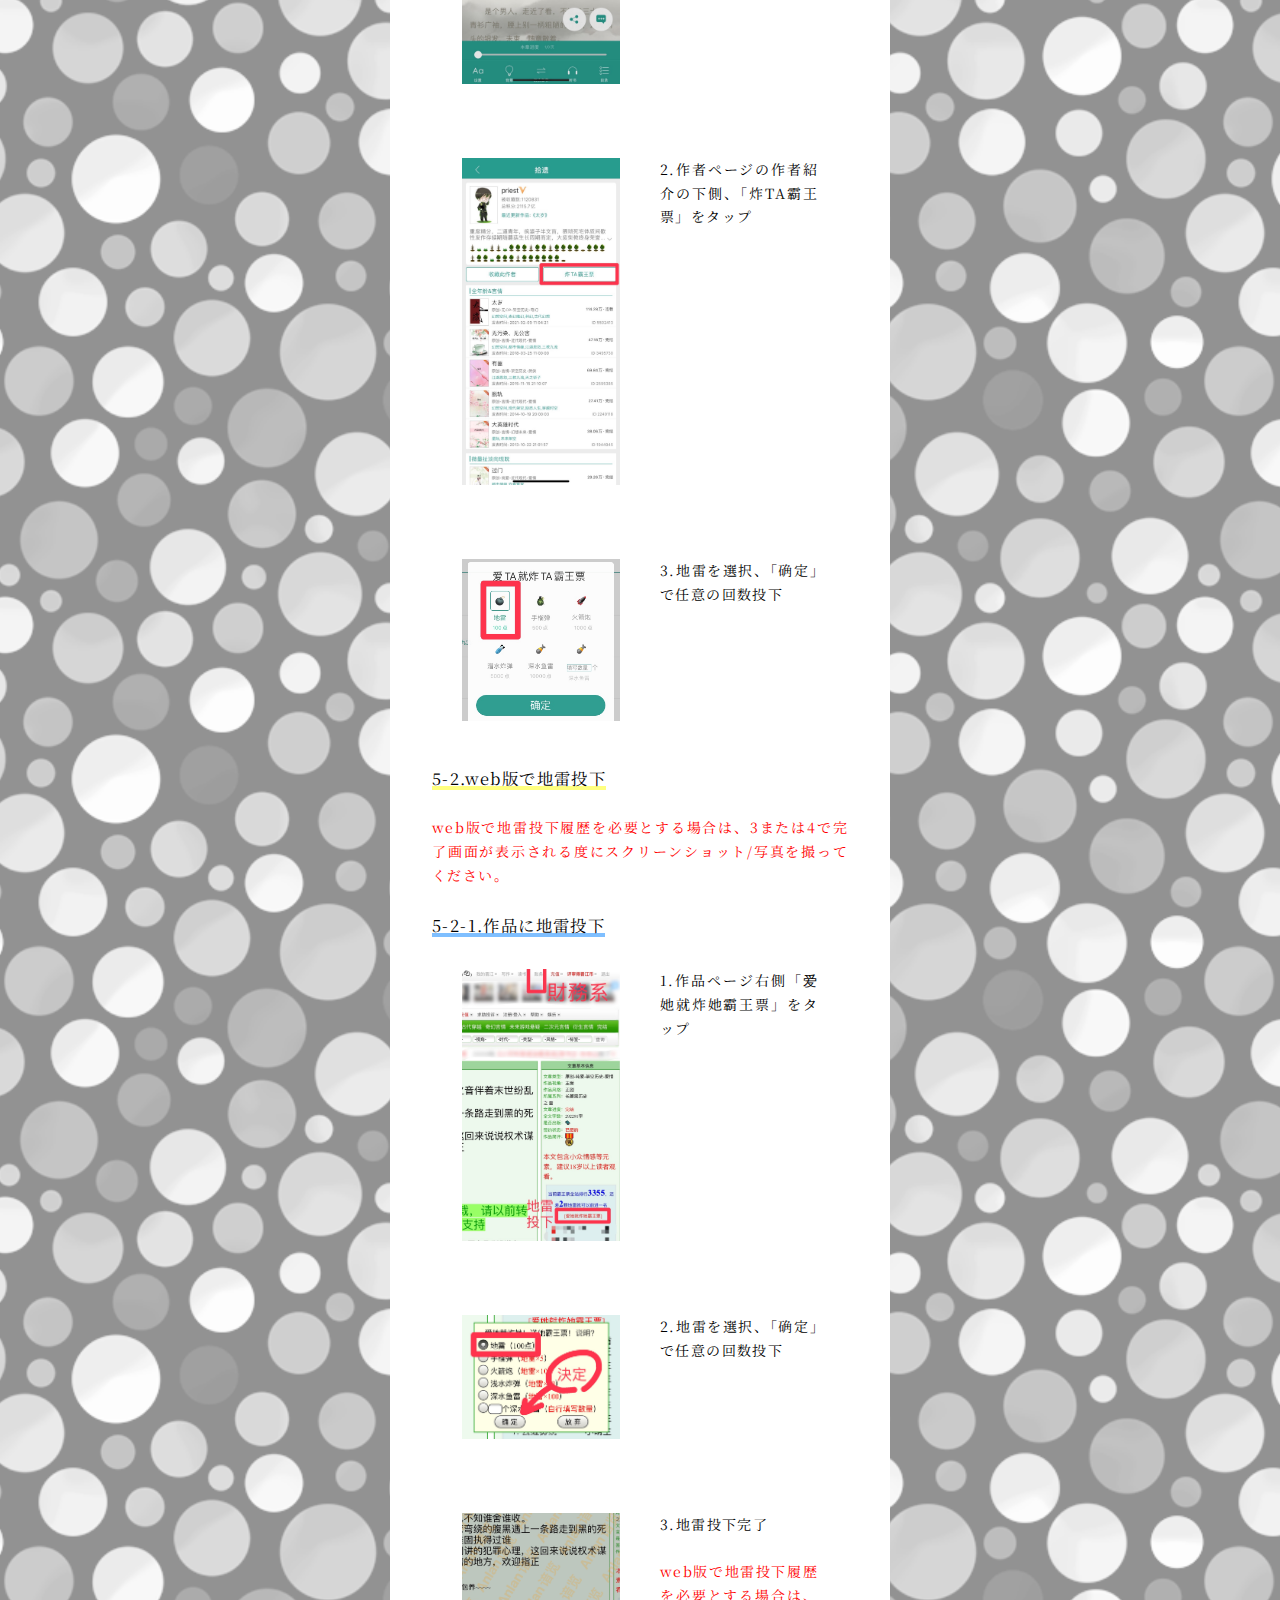
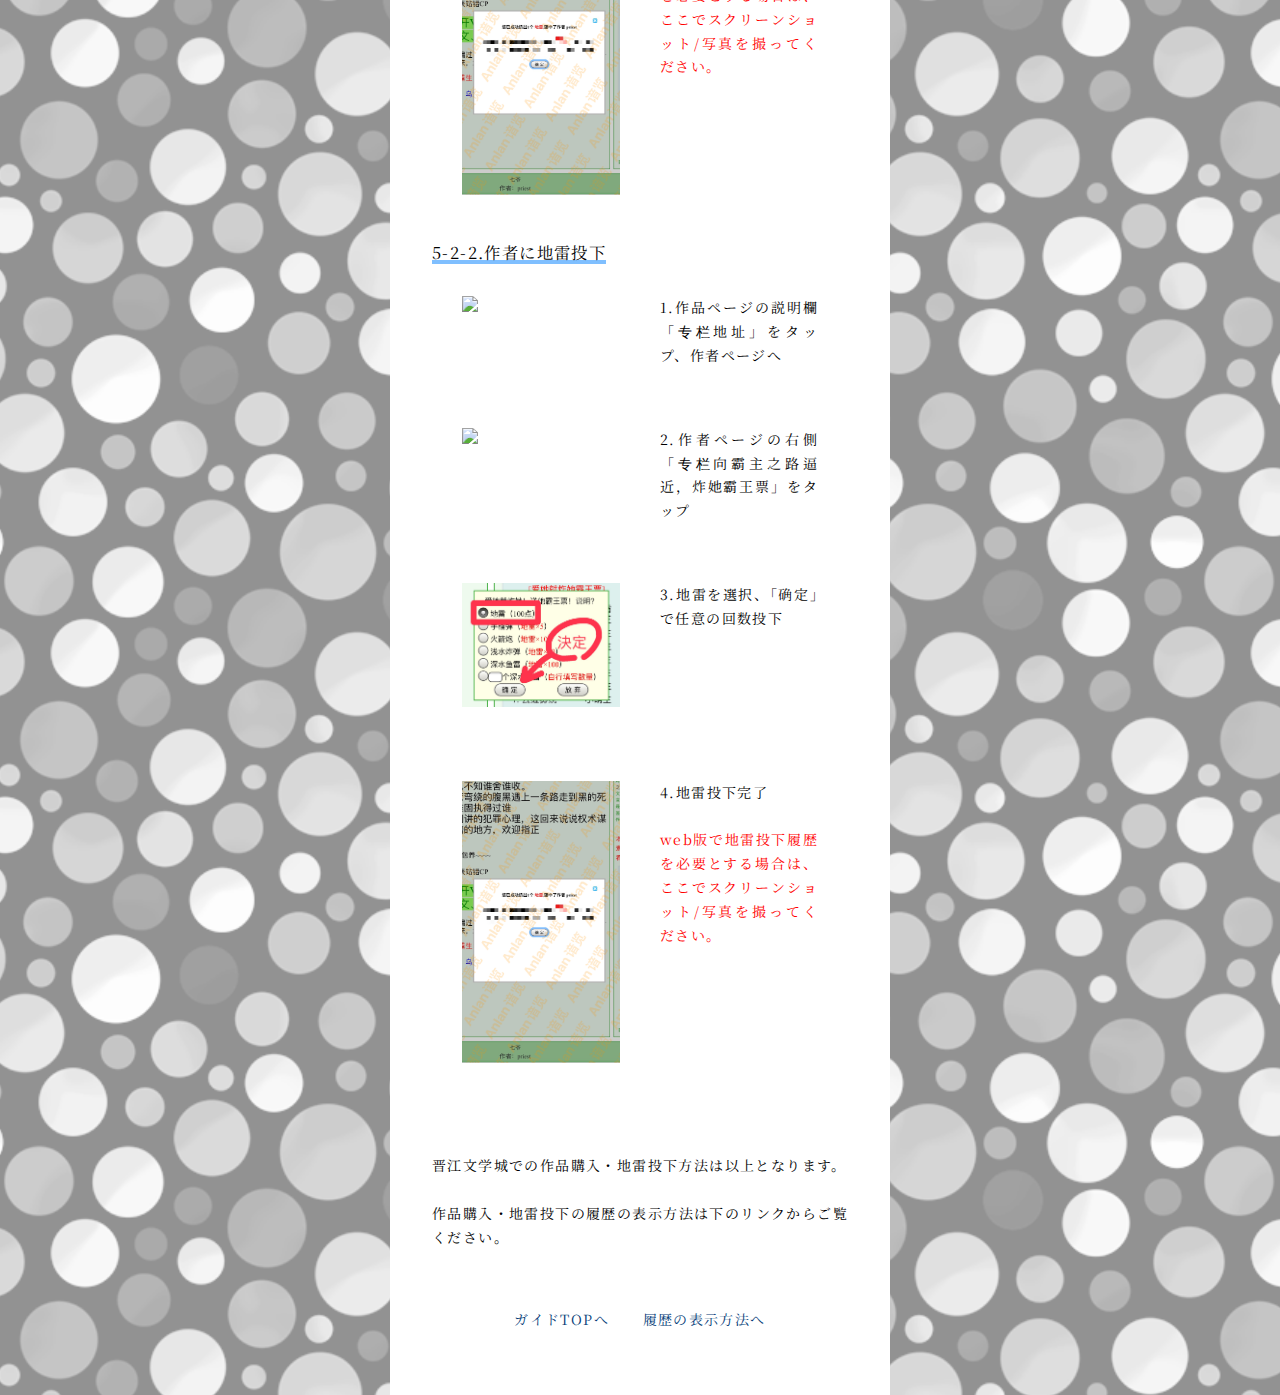
==== commit 92e6495c: "Update jjwxc-1.html" ====
--- a/jjwxc-1.html
+++ b/jjwxc-1.html
@@ -44,7 +44,15 @@
 <li><a href="#i5">地雷投下方法</a></li>
 <ol class="details">
  <li><a href="#i5-1">5-1. アプリで地雷投下</a></li>
+ <ol class="details">
+ <li><a href="#i5-1-1">5-1-1. 作品に地雷投下</a></li>
+ <li><a href="#i5-1-2">5-1-2. 作者に地雷投下</a></li>
+ </ol>
  <li><a href="#i5-2">5-2. web版で地雷投下</a></li>
+ <ol class="details">
+ <li><a href="#i5-2-1">5-2-1. 作品に地雷投下</a></li>
+ <li><a href="#i5-2-2">5-2-2. 作者に地雷投下</a></li>
+ </ol>
  </ol>
 </ol><br><br>
 <h2 id="i1"><span style="background: linear-gradient(transparent 70%, #bfff7f 0%);">1.晋江文学城</span></h2>
@@ -163,6 +171,17 @@
 <h2 id="i5"><span style="background: linear-gradient(transparent 70%, #bfff7f 0%);">5.地雷投下方法</span></h2>
 <br>
 <h3 id="i5-1"><span style="background: linear-gradient(transparent 85%, #ffff7f 0%);">5-1.アプリで地雷投下</span></h3>
+<br>
+<h3 id="i5-1-1"><span style="background: linear-gradient(transparent 85%, #7fbfff 0%);">5-1-1.作品に地雷投下</span></h3>
+<div class="flex">
+    <div><img class="picture" src="DiLeiJJapp4.jpeg"></div>
+    <div>1.作品の任意の章を開き、章の最後の「霸王票」をタップ</div>
+</div>
+<div class="flex">
+    <div><img class="picture" src="DiLeiJJapp5.jpeg"></div>
+    <div>2.地雷を選択、「确定」で任意の回数投下（深水魚雷は個数を入力できる）</div>
+</div>
+<h3 id="i5-1-2"><span style="background: linear-gradient(transparent 85%, #7fbfff 0%);">5-1-2.作者に地雷投下</span></h3>
 <div class="flex">
     <div><img class="picture" src="DiLeiJJapp1.jpeg"></div>
     <div>1.作品の任意の章を開き、右上の３つの点をタップ→「本文作者专栏」を選択</div>
@@ -176,7 +195,9 @@
     <div>3.地雷を選択、「确定」で任意の回数投下</div>
 </div>
 <h3 id="i5-2"><span style="background: linear-gradient(transparent 85%, #ffff7f 0%);">5-2.web版で地雷投下</span></h3><br>
-<font color="red">web版で地雷投下履歴を必要とする場合は、3で完了画面が表示される度にスクリーンショット/写真を撮ってください。</font><br>
+<font color="red">web版で地雷投下履歴を必要とする場合は、3または4で完了画面が表示される度にスクリーンショット/写真を撮ってください。</font>
+<br><br>
+<h3 id="i5-2-1"><span style="background: linear-gradient(transparent 85%, #7fbfff 0%);">5-2-1.作品に地雷投下</span></h3>
 <div class="flex">
     <div><img class="picture" src="DiLeiJJweb1.jpeg"></div>
     <div>1.作品ページ右側「爱她就炸她霸王票」をタップ</div>
@@ -188,6 +209,23 @@
 <div class="flex">
     <div><img class="picture" src="DiLeiJJweb3.png"></div>
     <div>3.地雷投下完了<br><br><font color="red">web版で地雷投下履歴を必要とする場合は、ここでスクリーンショット/写真を撮ってください。</font></div>
+</div>
+<h3 id="i5-2-2"><span style="background: linear-gradient(transparent 85%, #7fbfff 0%);">5-2-2.作者に地雷投下</span></h3>
+<div class="flex">
+    <div><img class="picture" src="DiLeiJJweb4.jpeg"></div>
+    <div>1.作品ページの説明欄「专栏地址」をタップ、作者ページへ</div>
+</div>
+<div class="flex">
+    <div><img class="picture" src="DiLeiJJweb5.jpeg"></div>
+    <div>2.作者ページの右側「专栏向霸主之路逼近，炸她霸王票」をタップ</div>
+</div>
+<div class="flex">
+    <div><img class="picture" src="DiLeiJJweb2.jpeg"></div>
+    <div>3.地雷を選択、「确定」で任意の回数投下</div>
+</div>
+<div class="flex">
+    <div><img class="picture" src="DiLeiJJweb3.png"></div>
+    <div>4.地雷投下完了<br><br><font color="red">web版で地雷投下履歴を必要とする場合は、ここでスクリーンショット/写真を撮ってください。</font></div>
 </div>
 <br><br>
 晋江文学城での作品購入・地雷投下方法は以上となります。
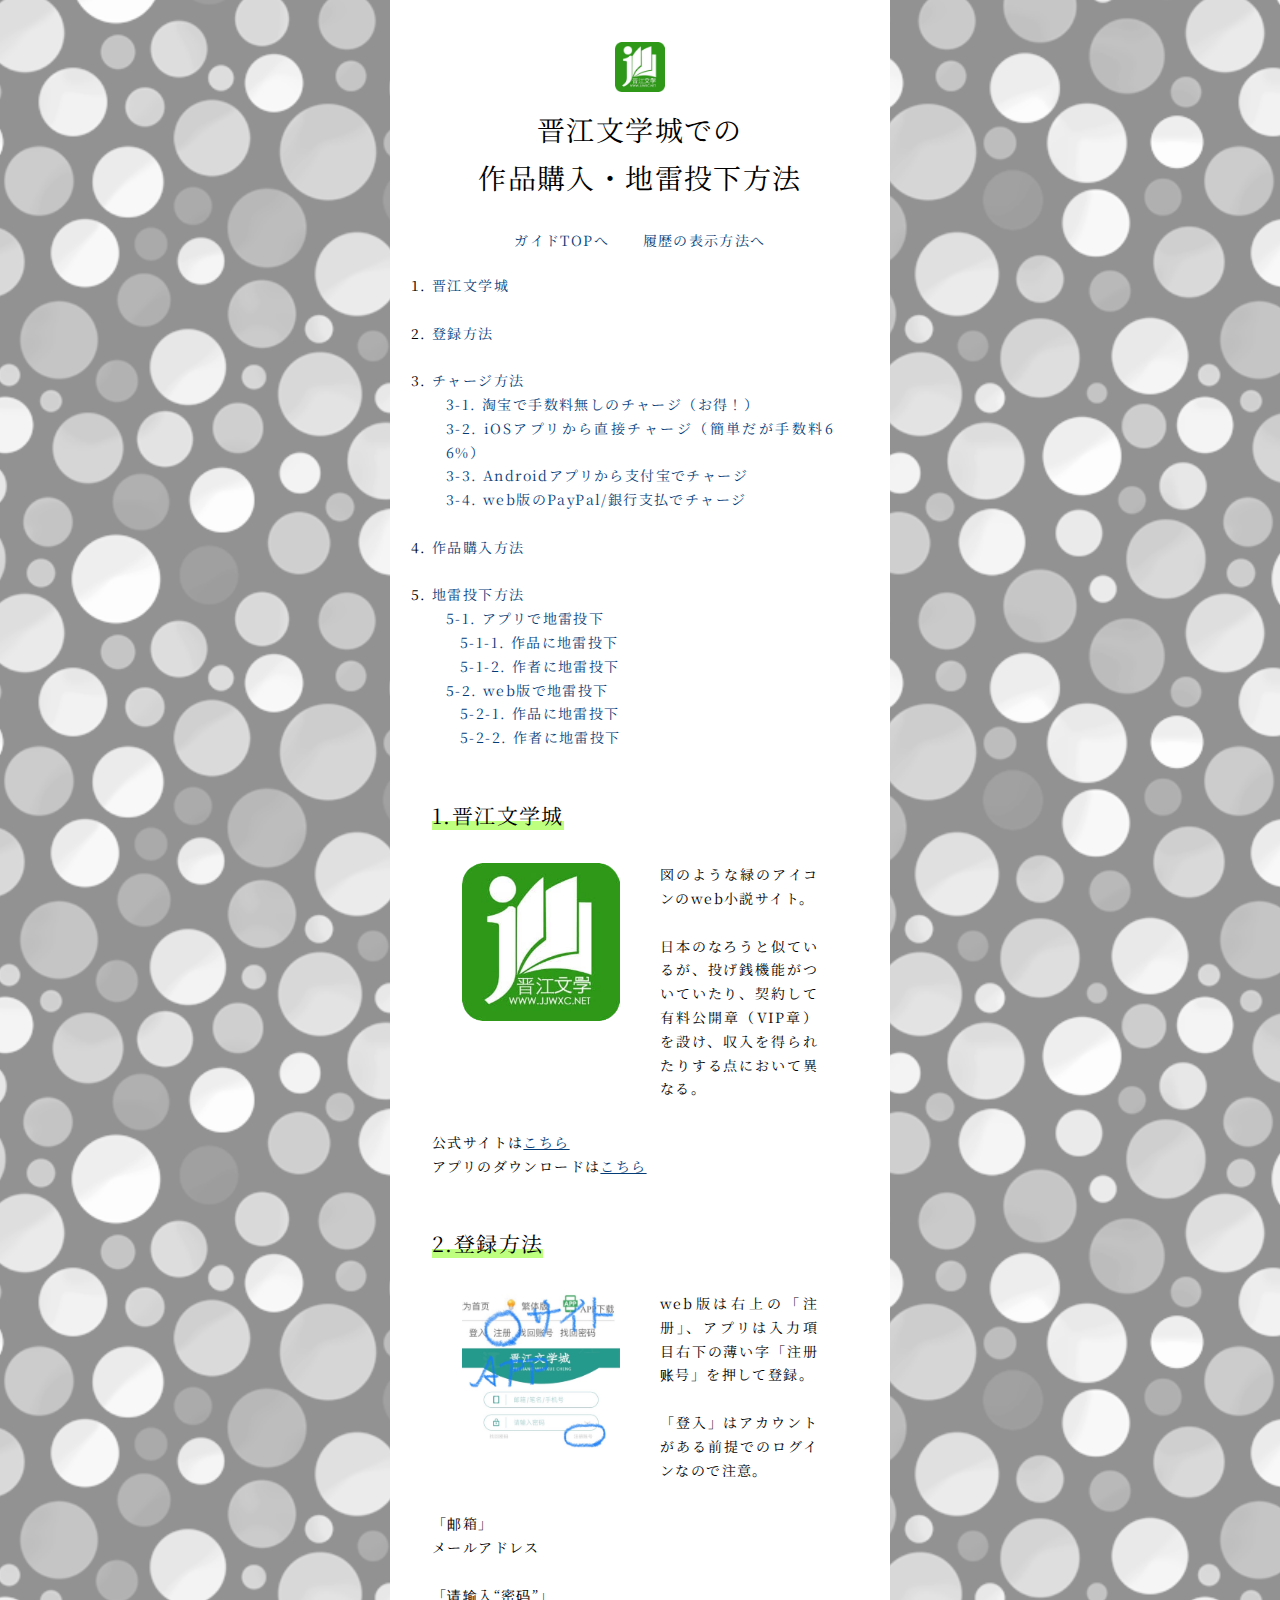
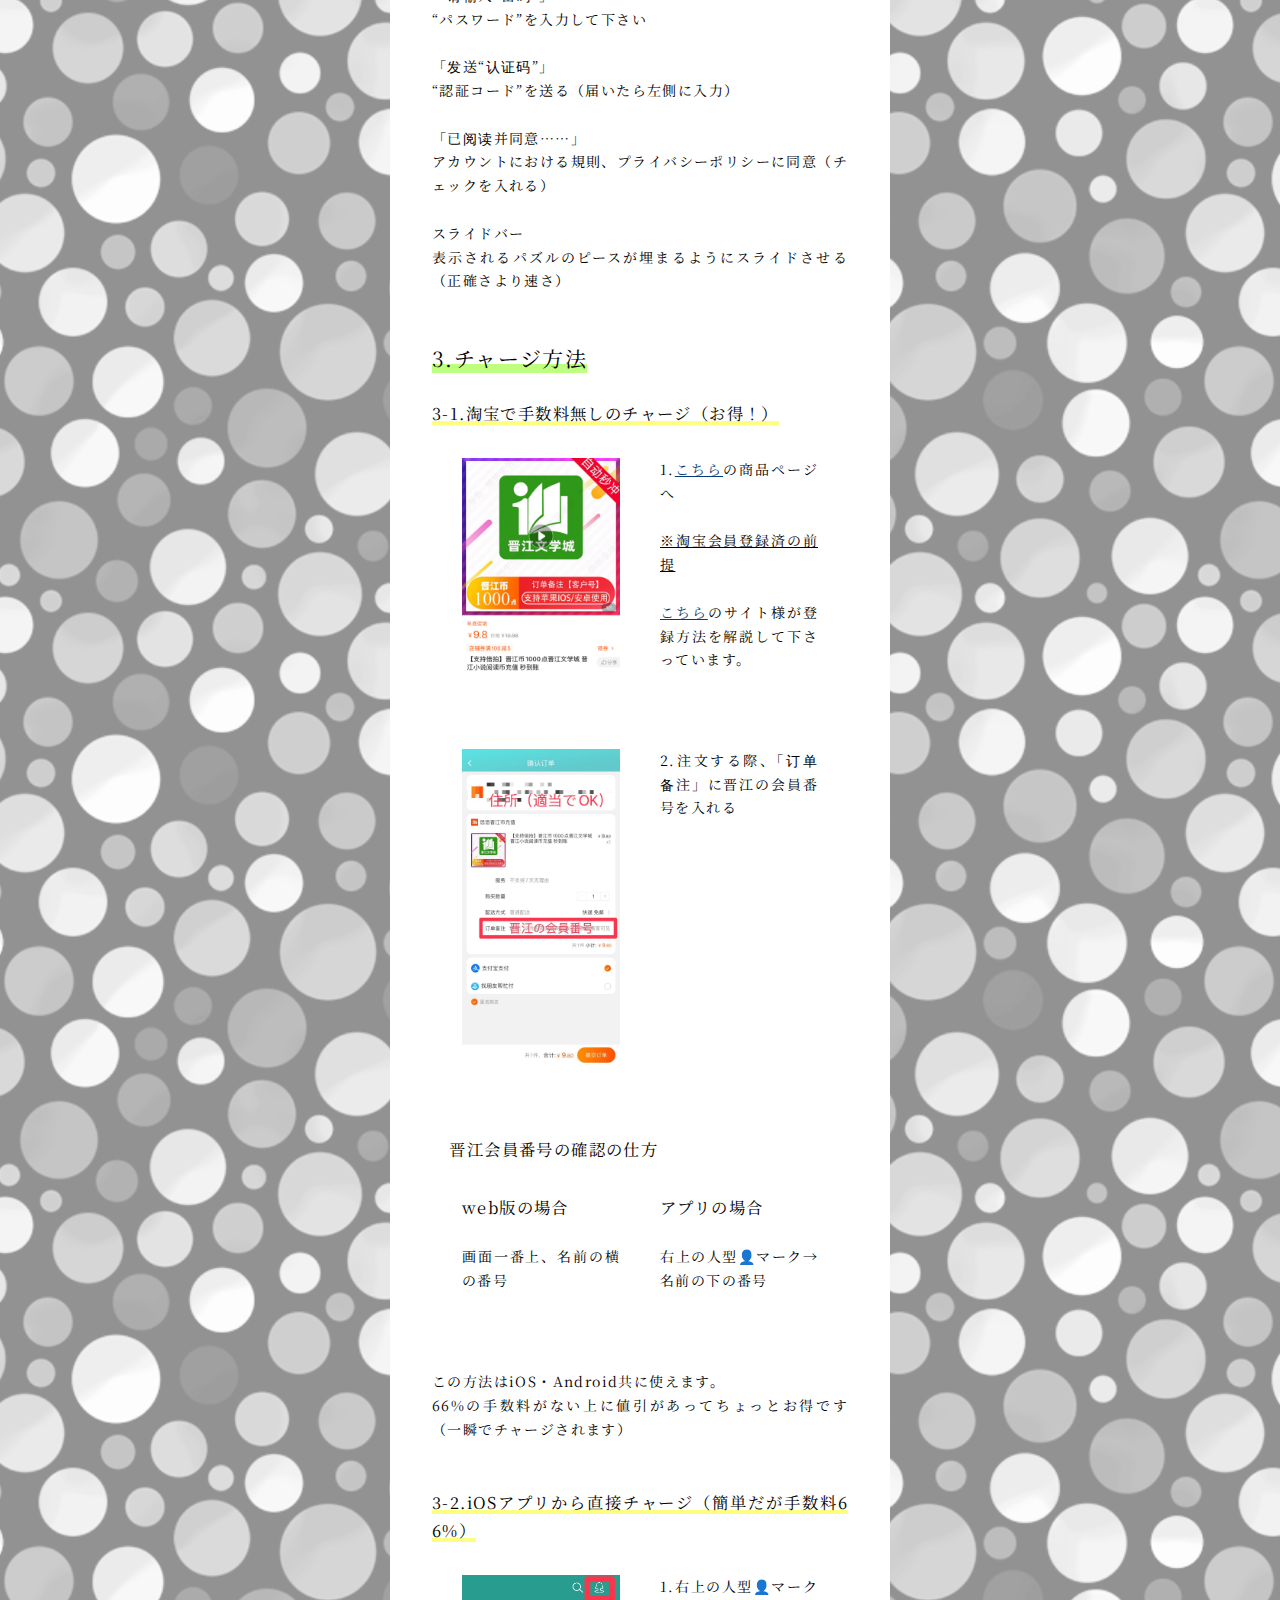
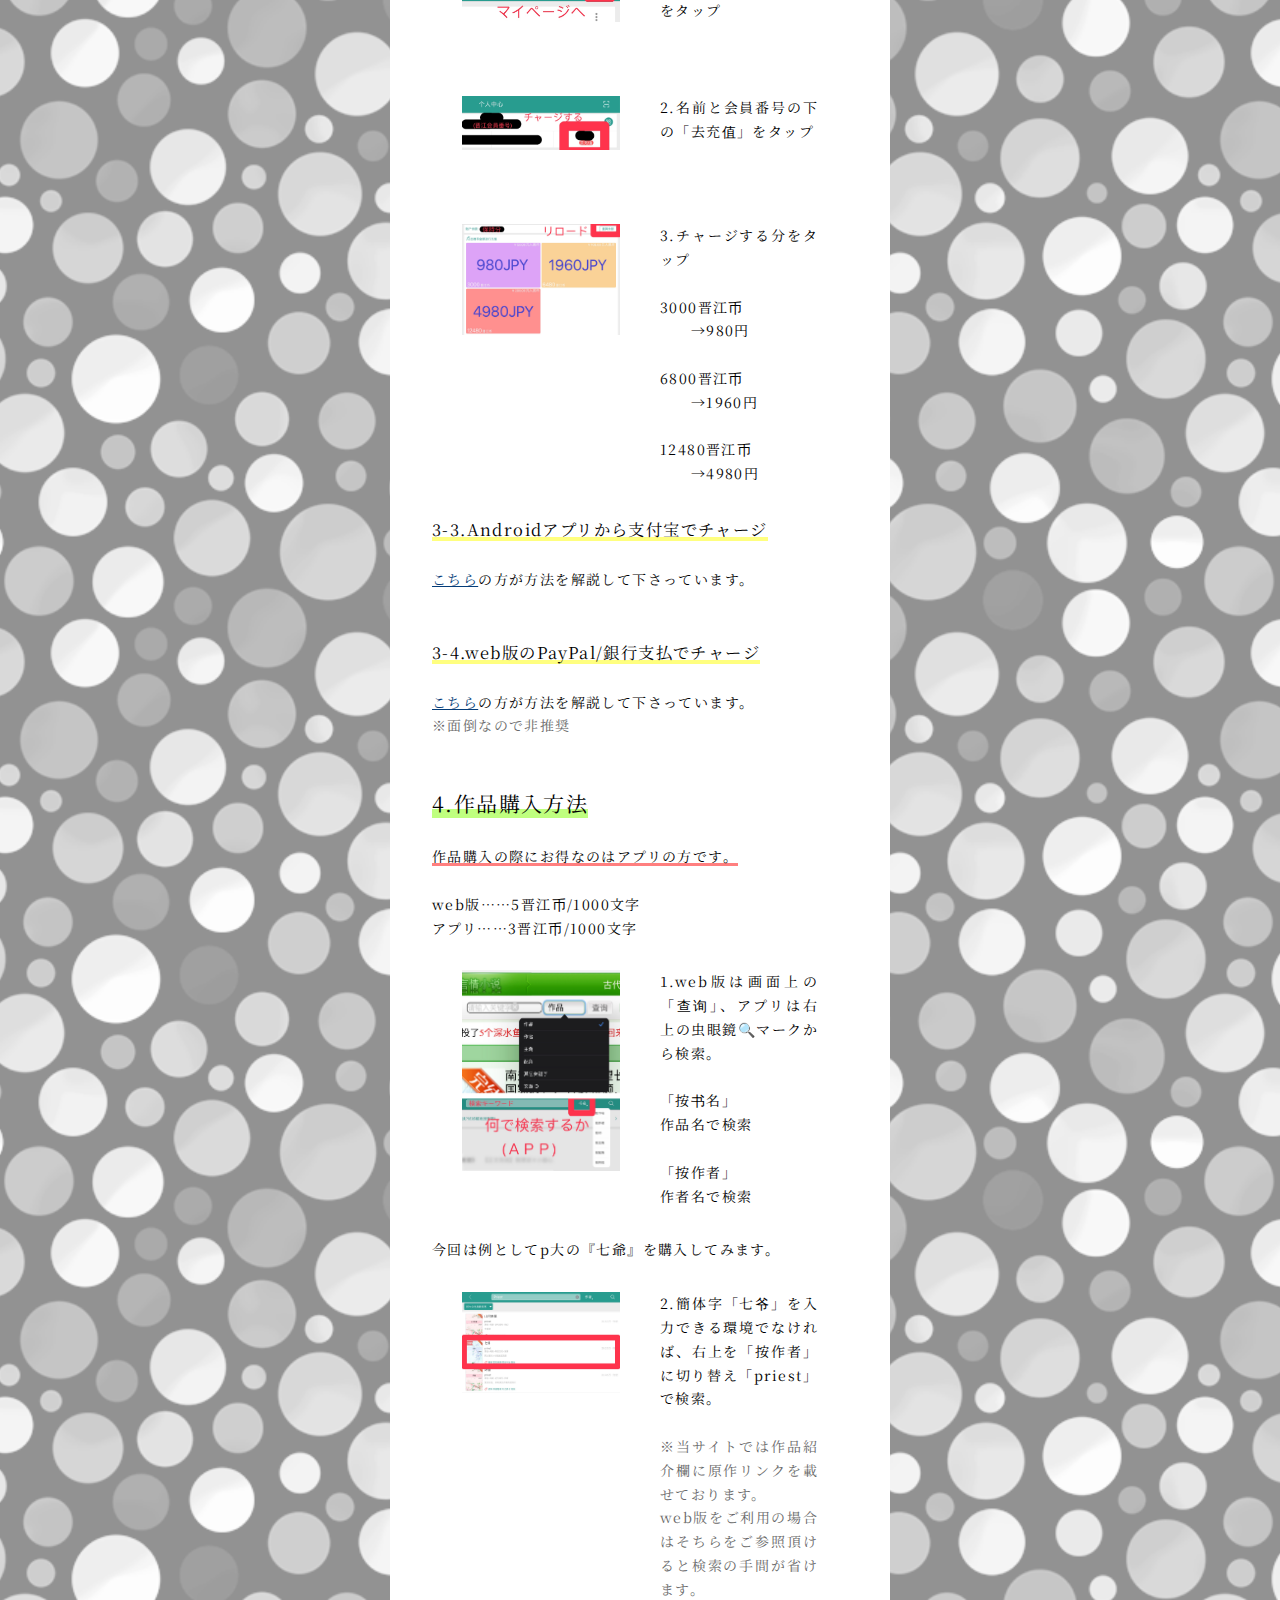
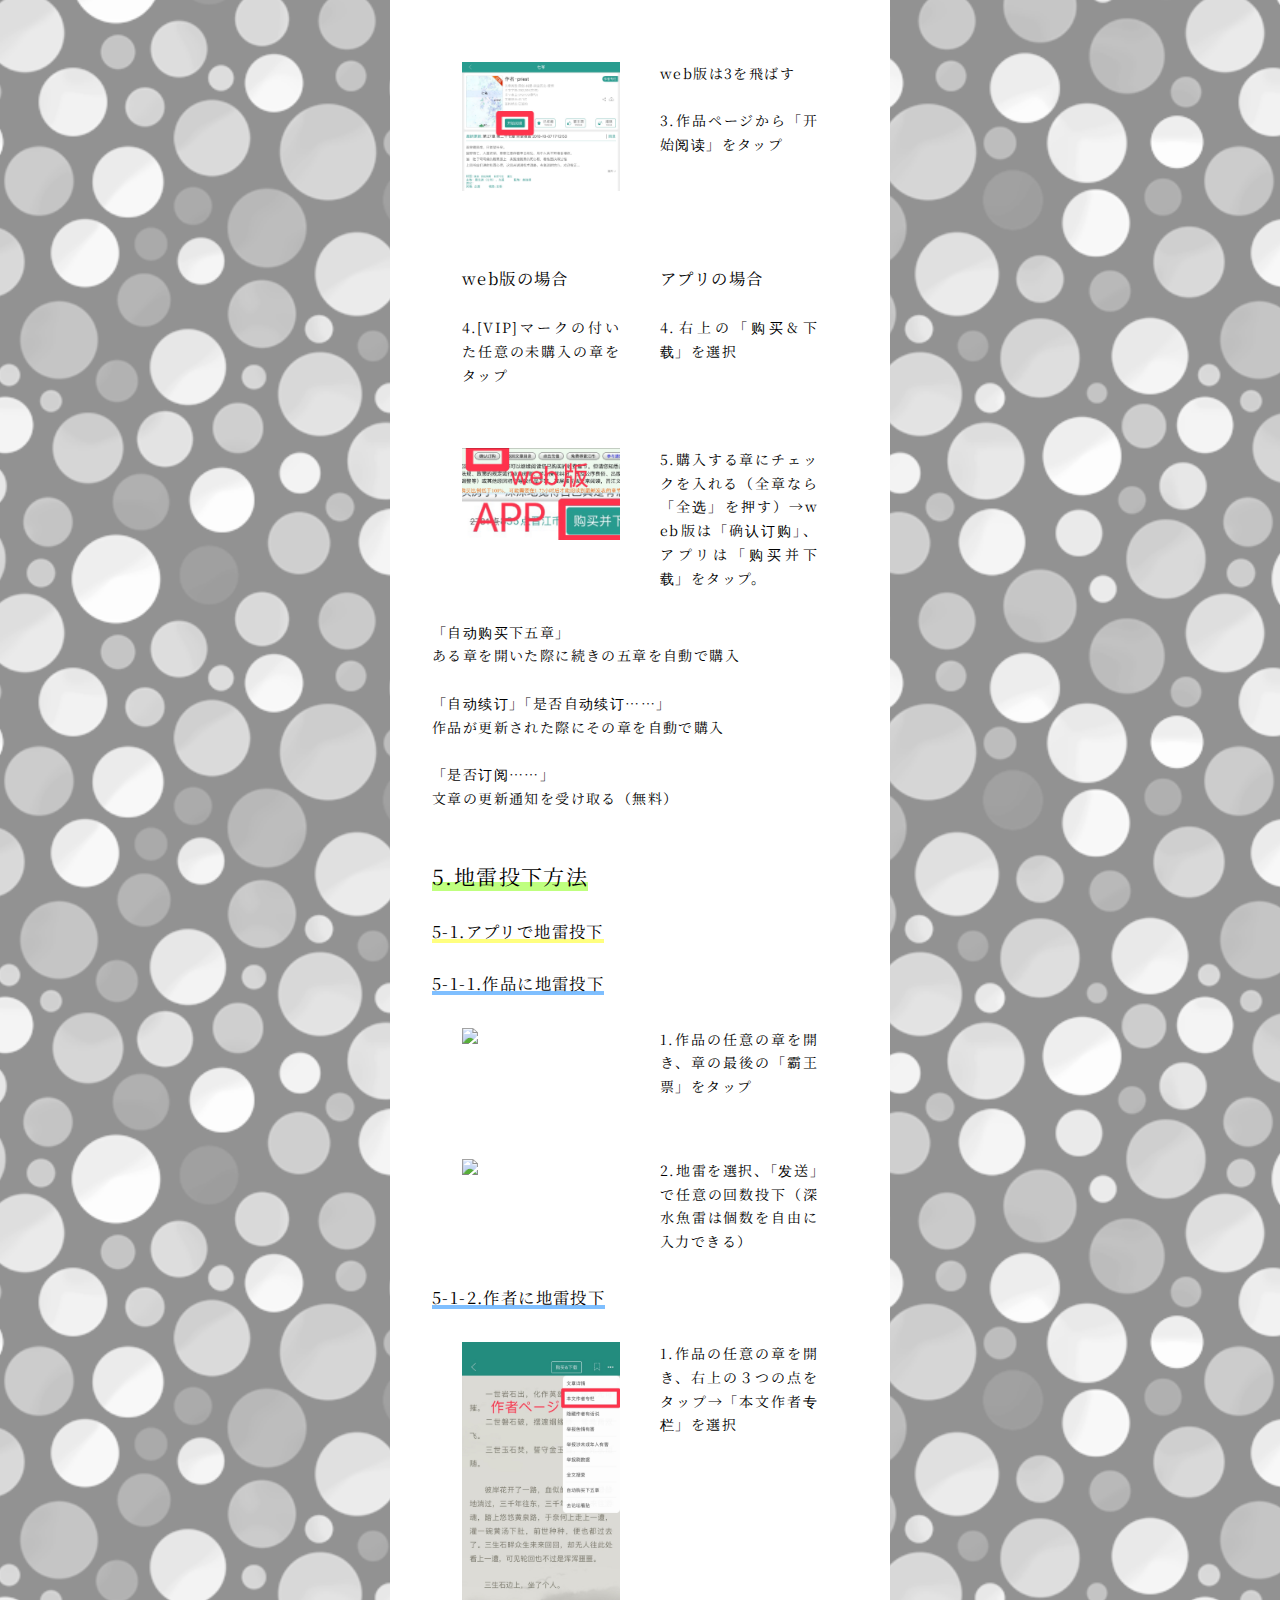
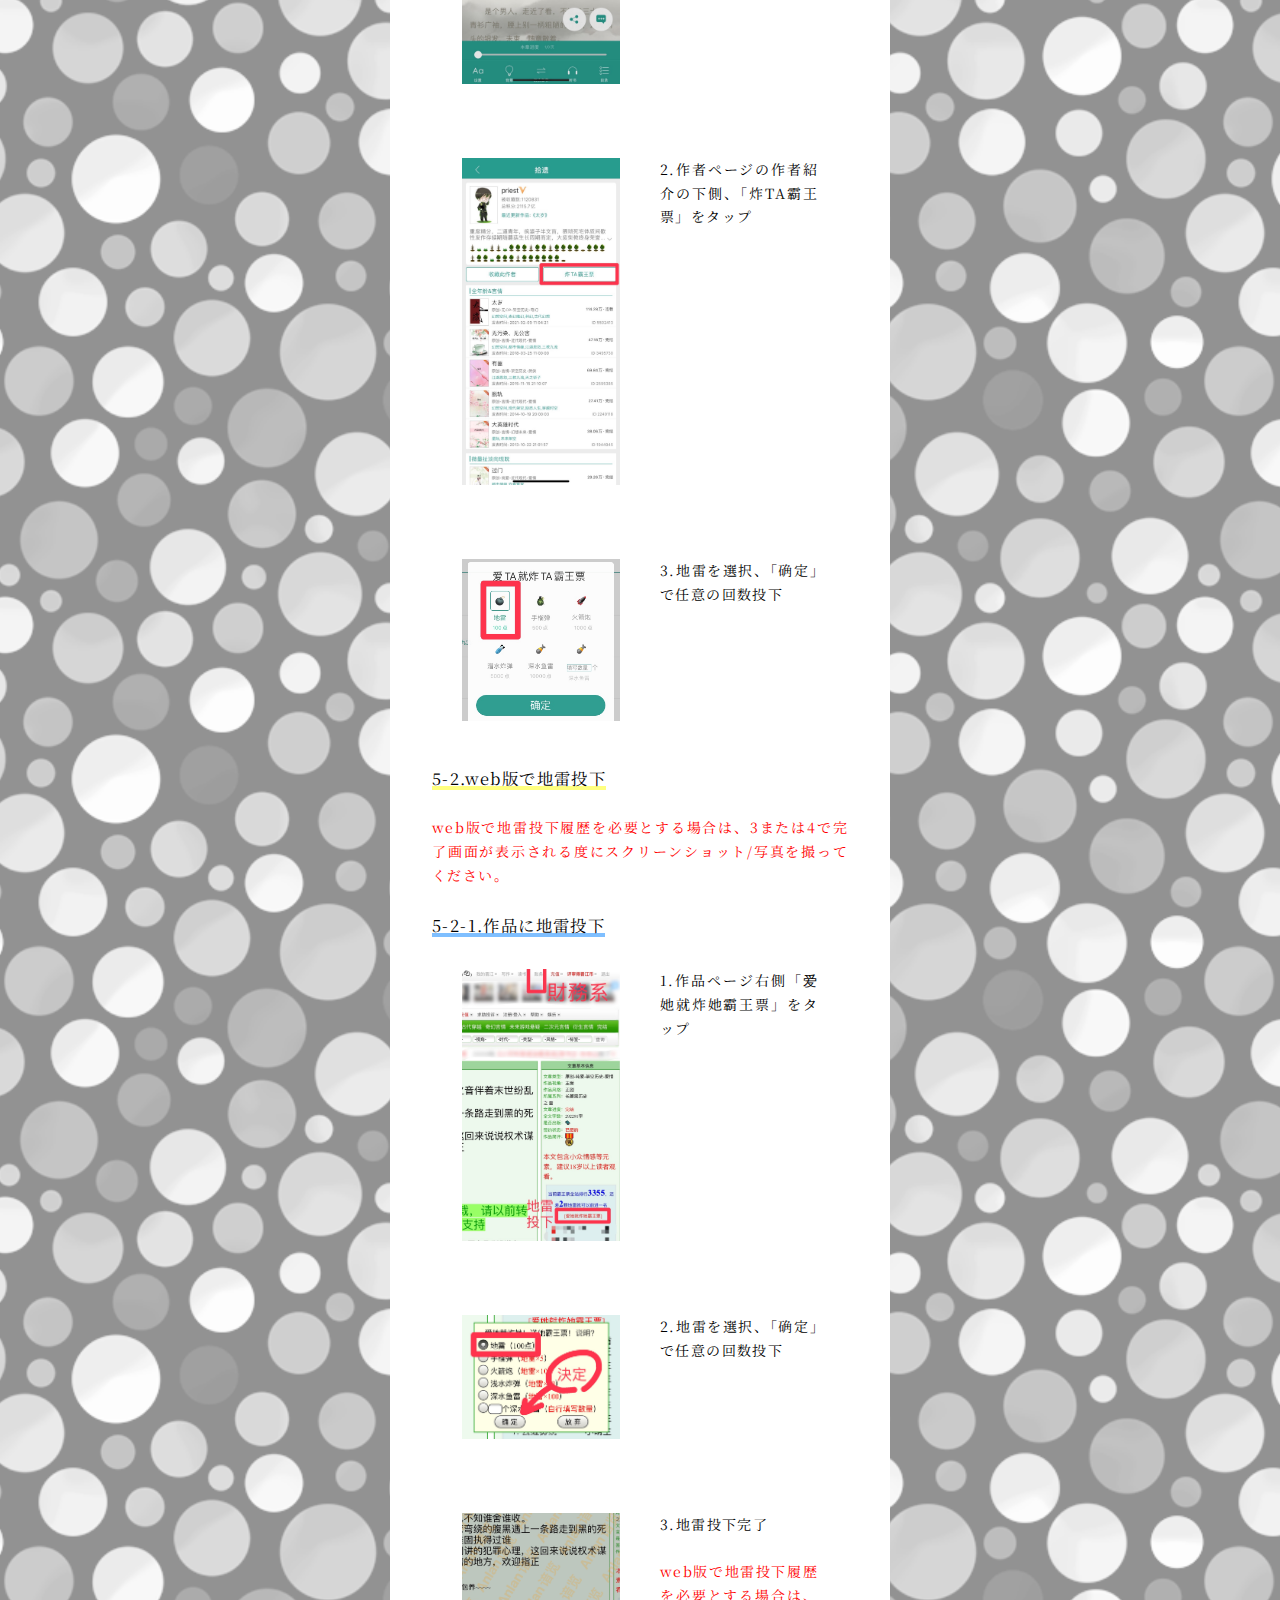
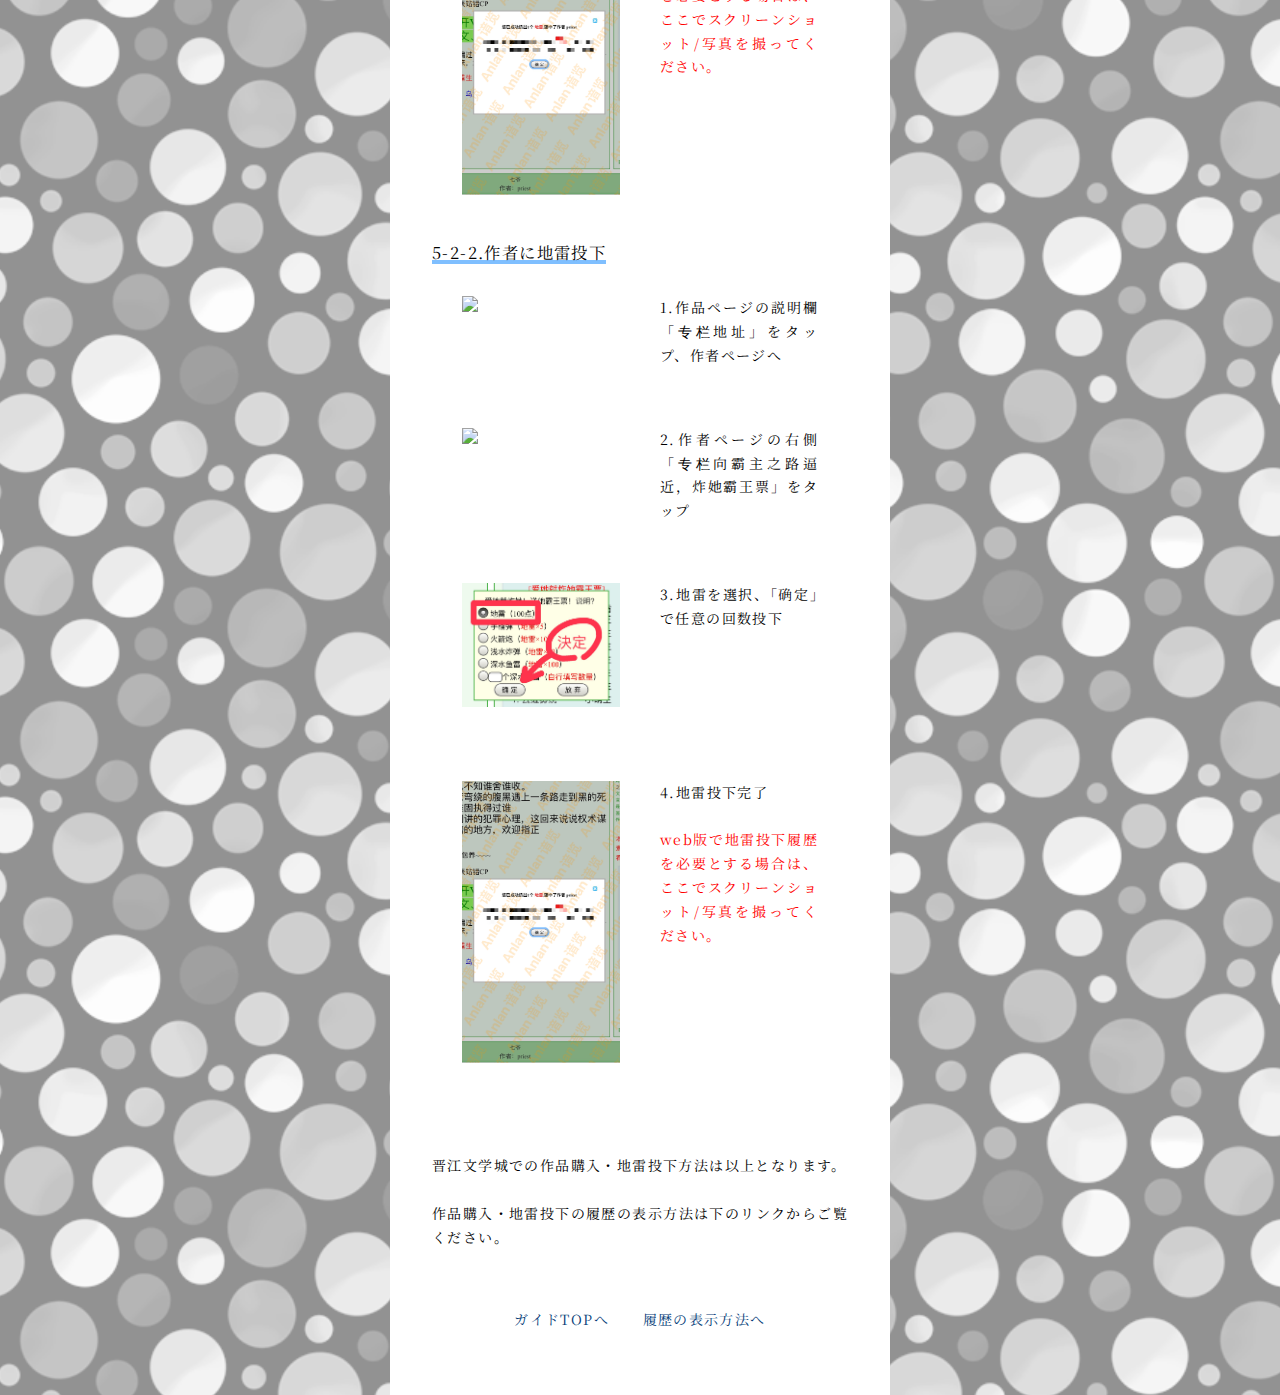
==== commit 487f5b81: "Update jjwxc-1.html" ====
--- a/jjwxc-1.html
+++ b/jjwxc-1.html
@@ -179,7 +179,7 @@
 </div>
 <div class="flex">
     <div><img class="picture" src="DiLeiJJapp5.jpeg"></div>
-    <div>2.地雷を選択、「确定」で任意の回数投下（深水魚雷は個数を入力できる）</div>
+    <div>2.地雷を選択、「发送」で任意の回数投下（深水魚雷は個数を自由に入力できる）</div>
 </div>
 <h3 id="i5-1-2"><span style="background: linear-gradient(transparent 85%, #7fbfff 0%);">5-1-2.作者に地雷投下</span></h3>
 <div class="flex">
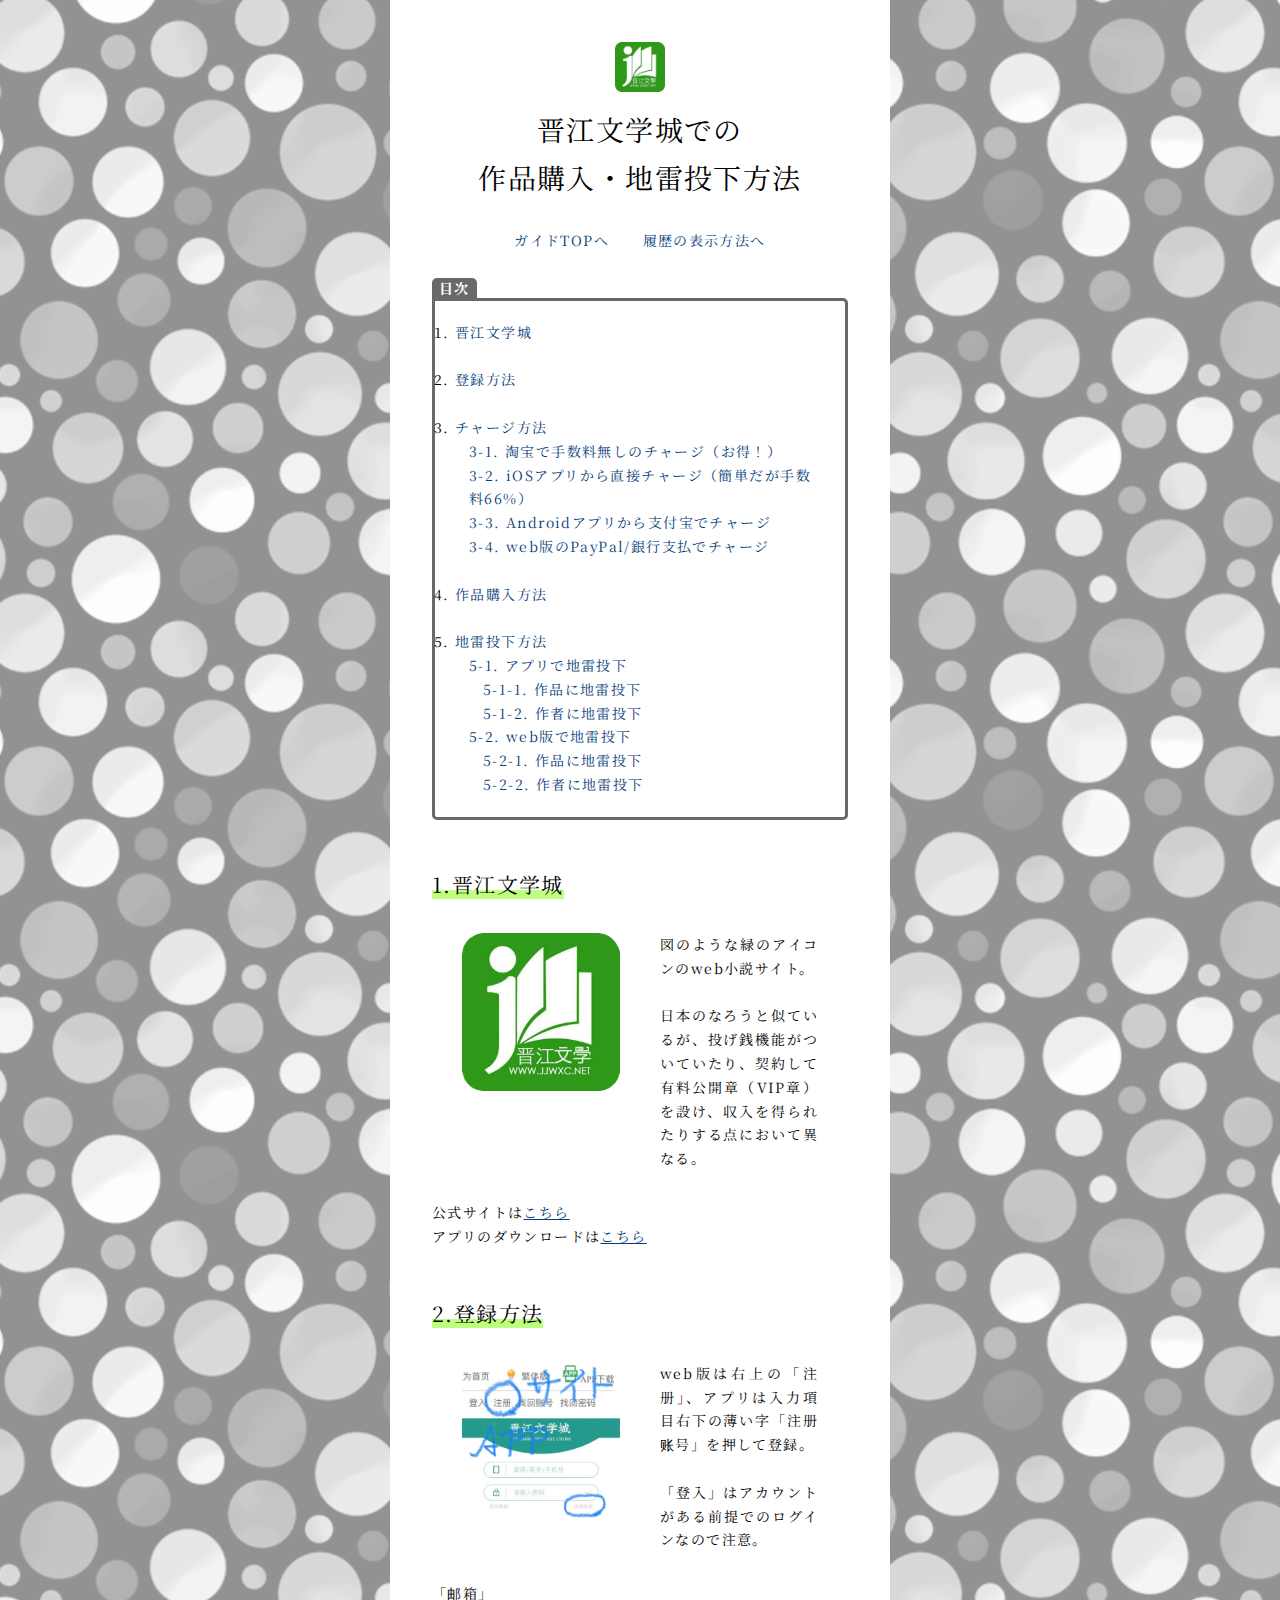
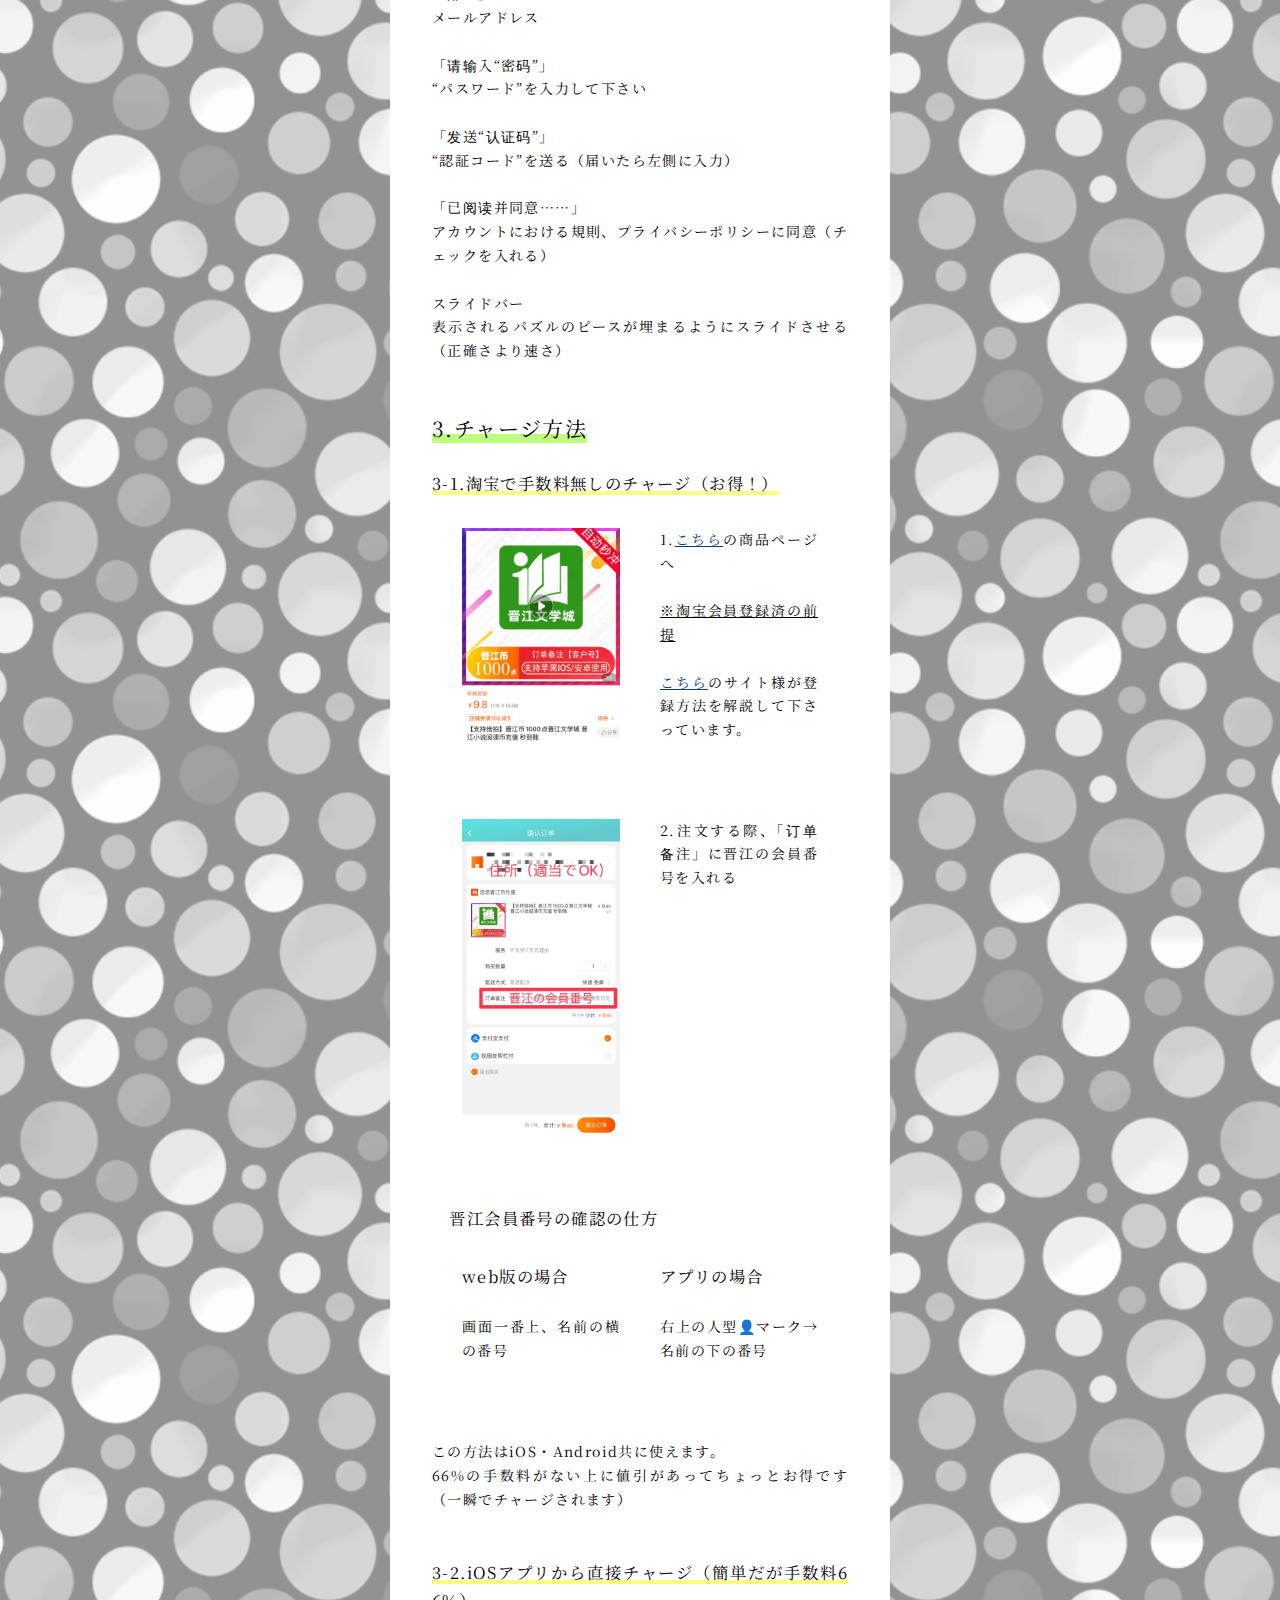
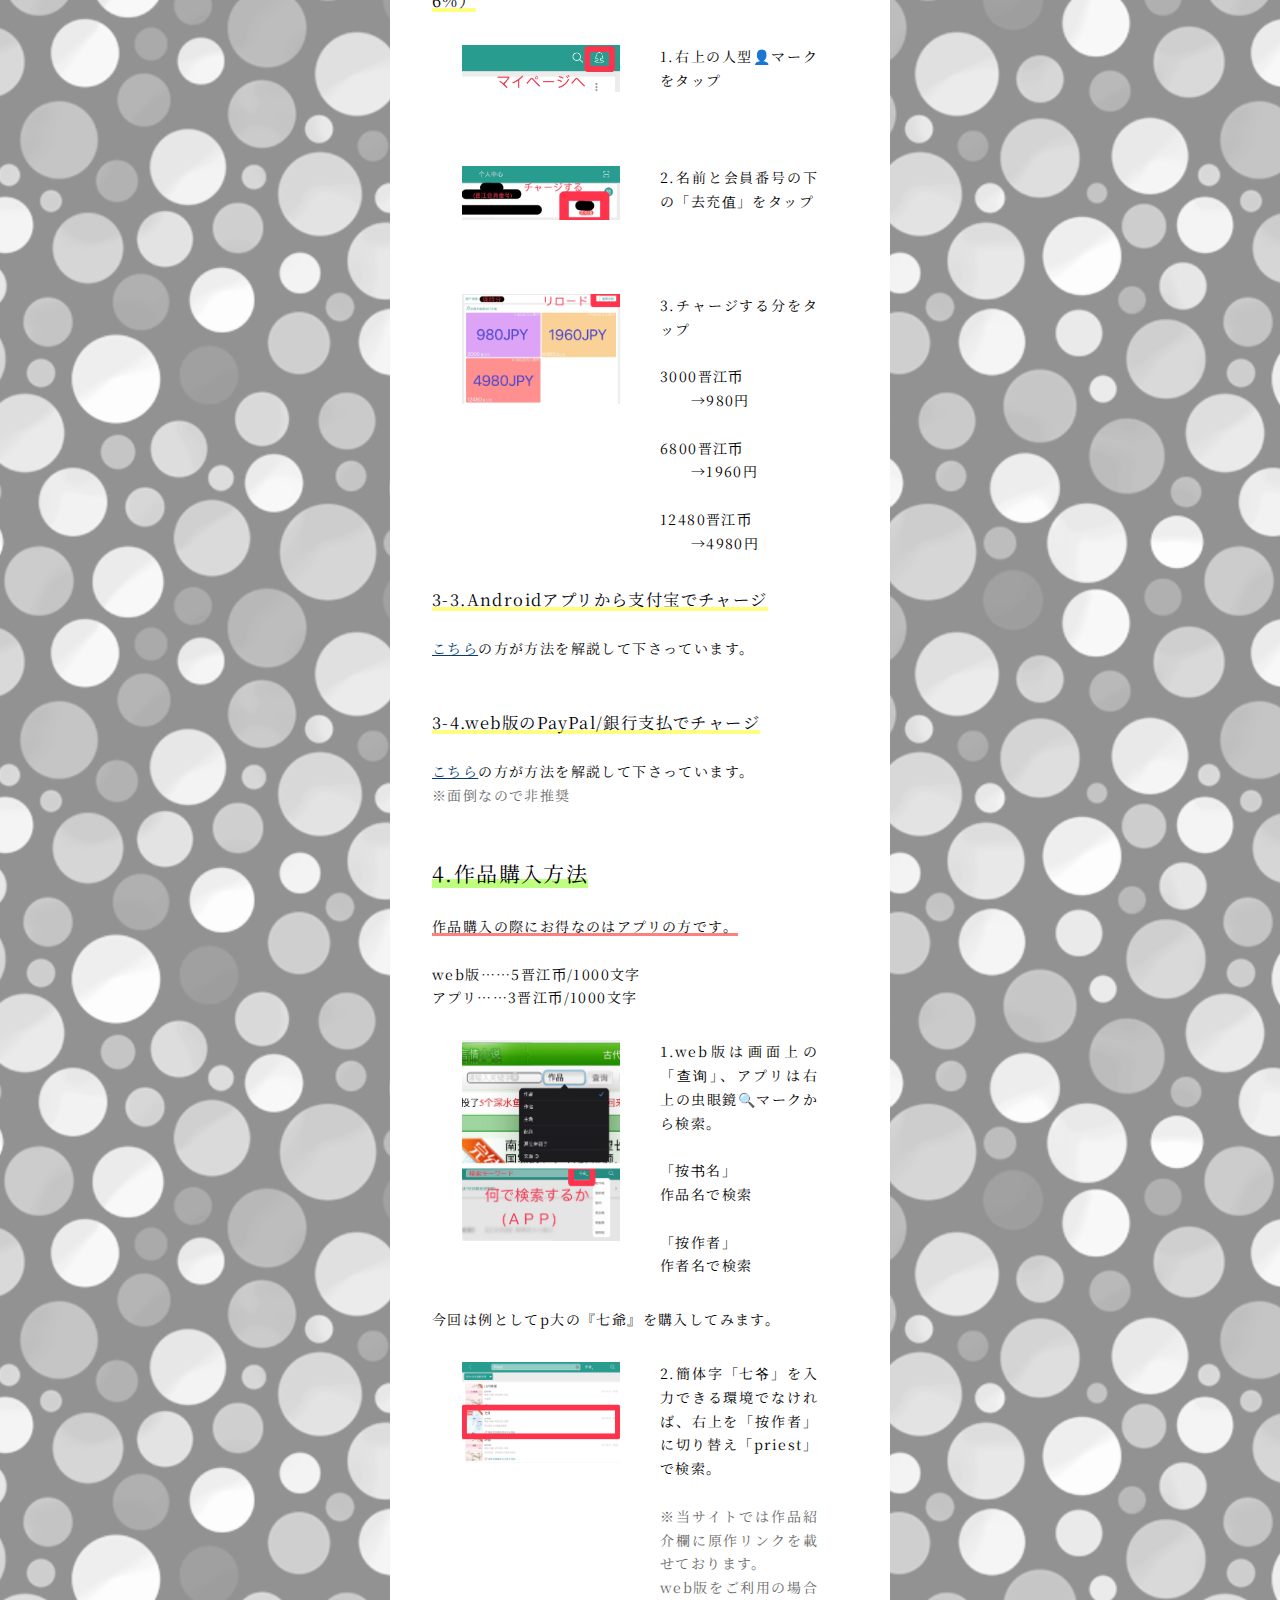
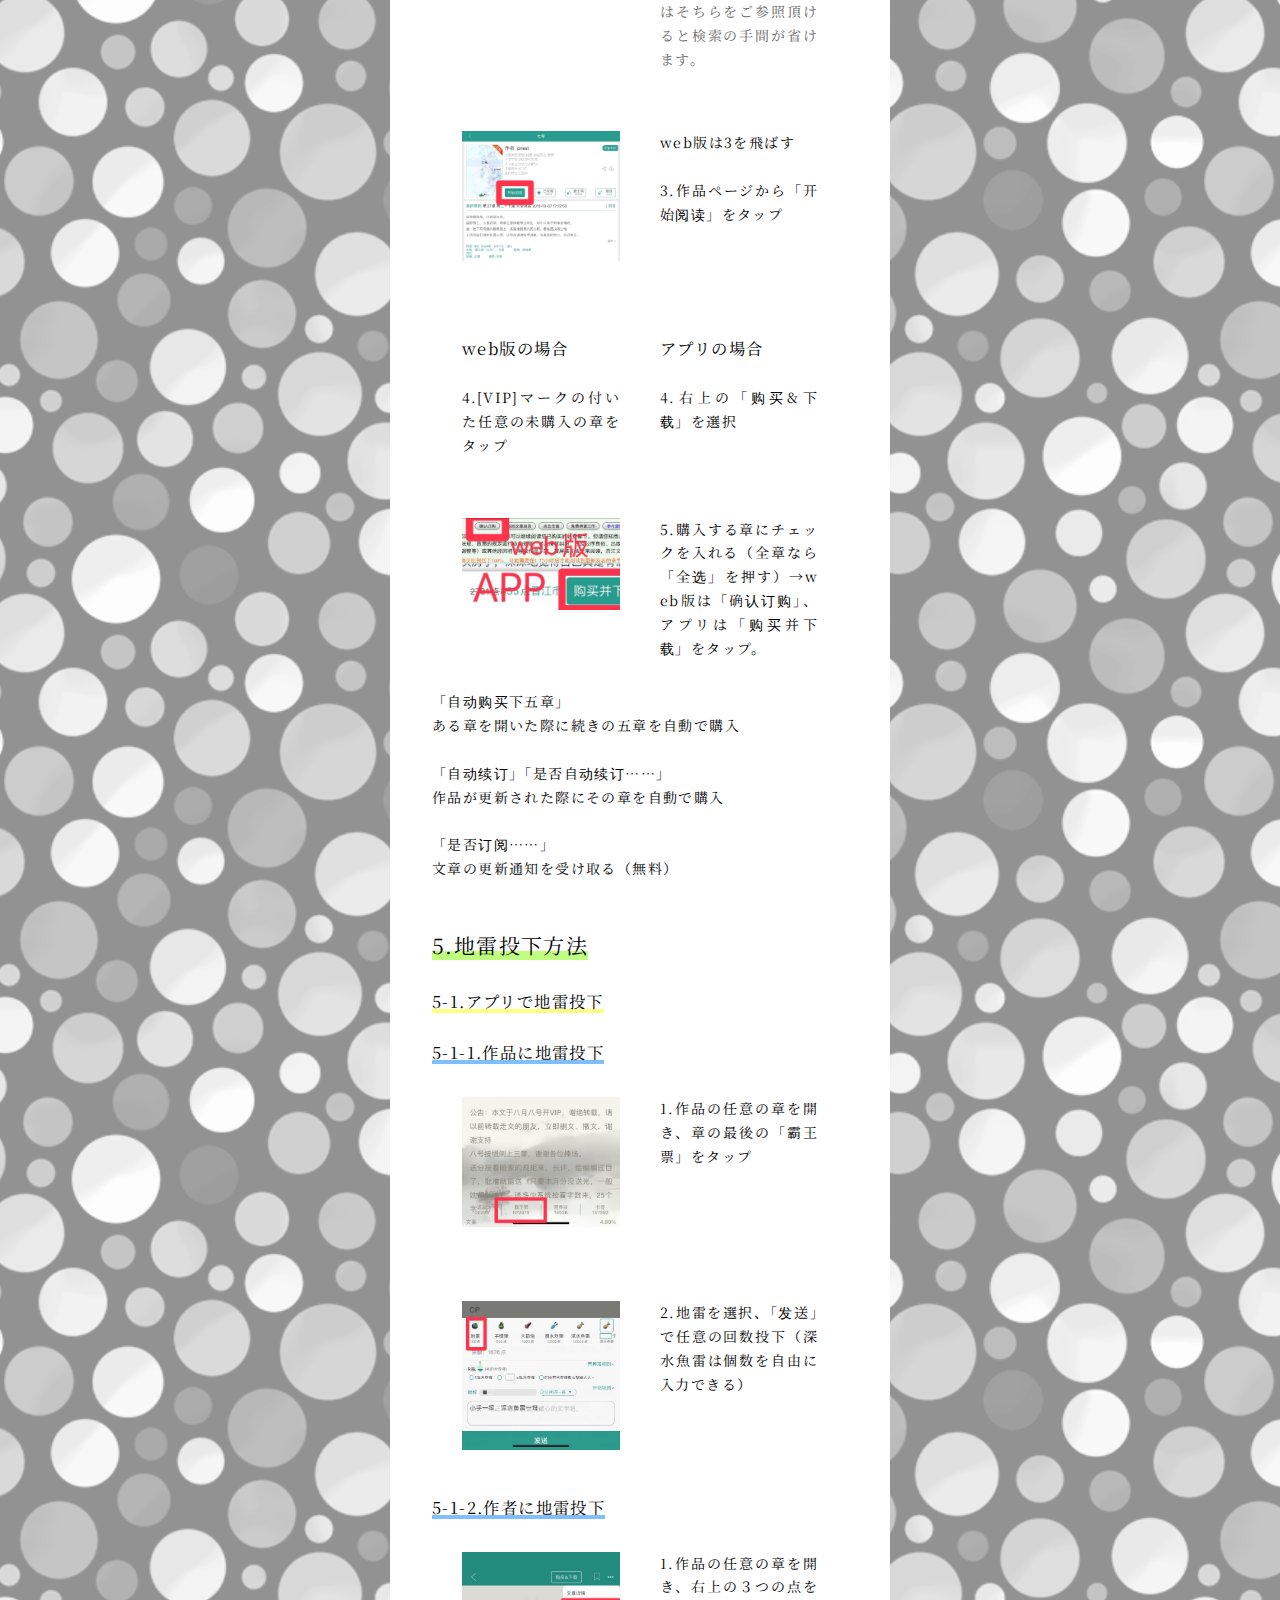
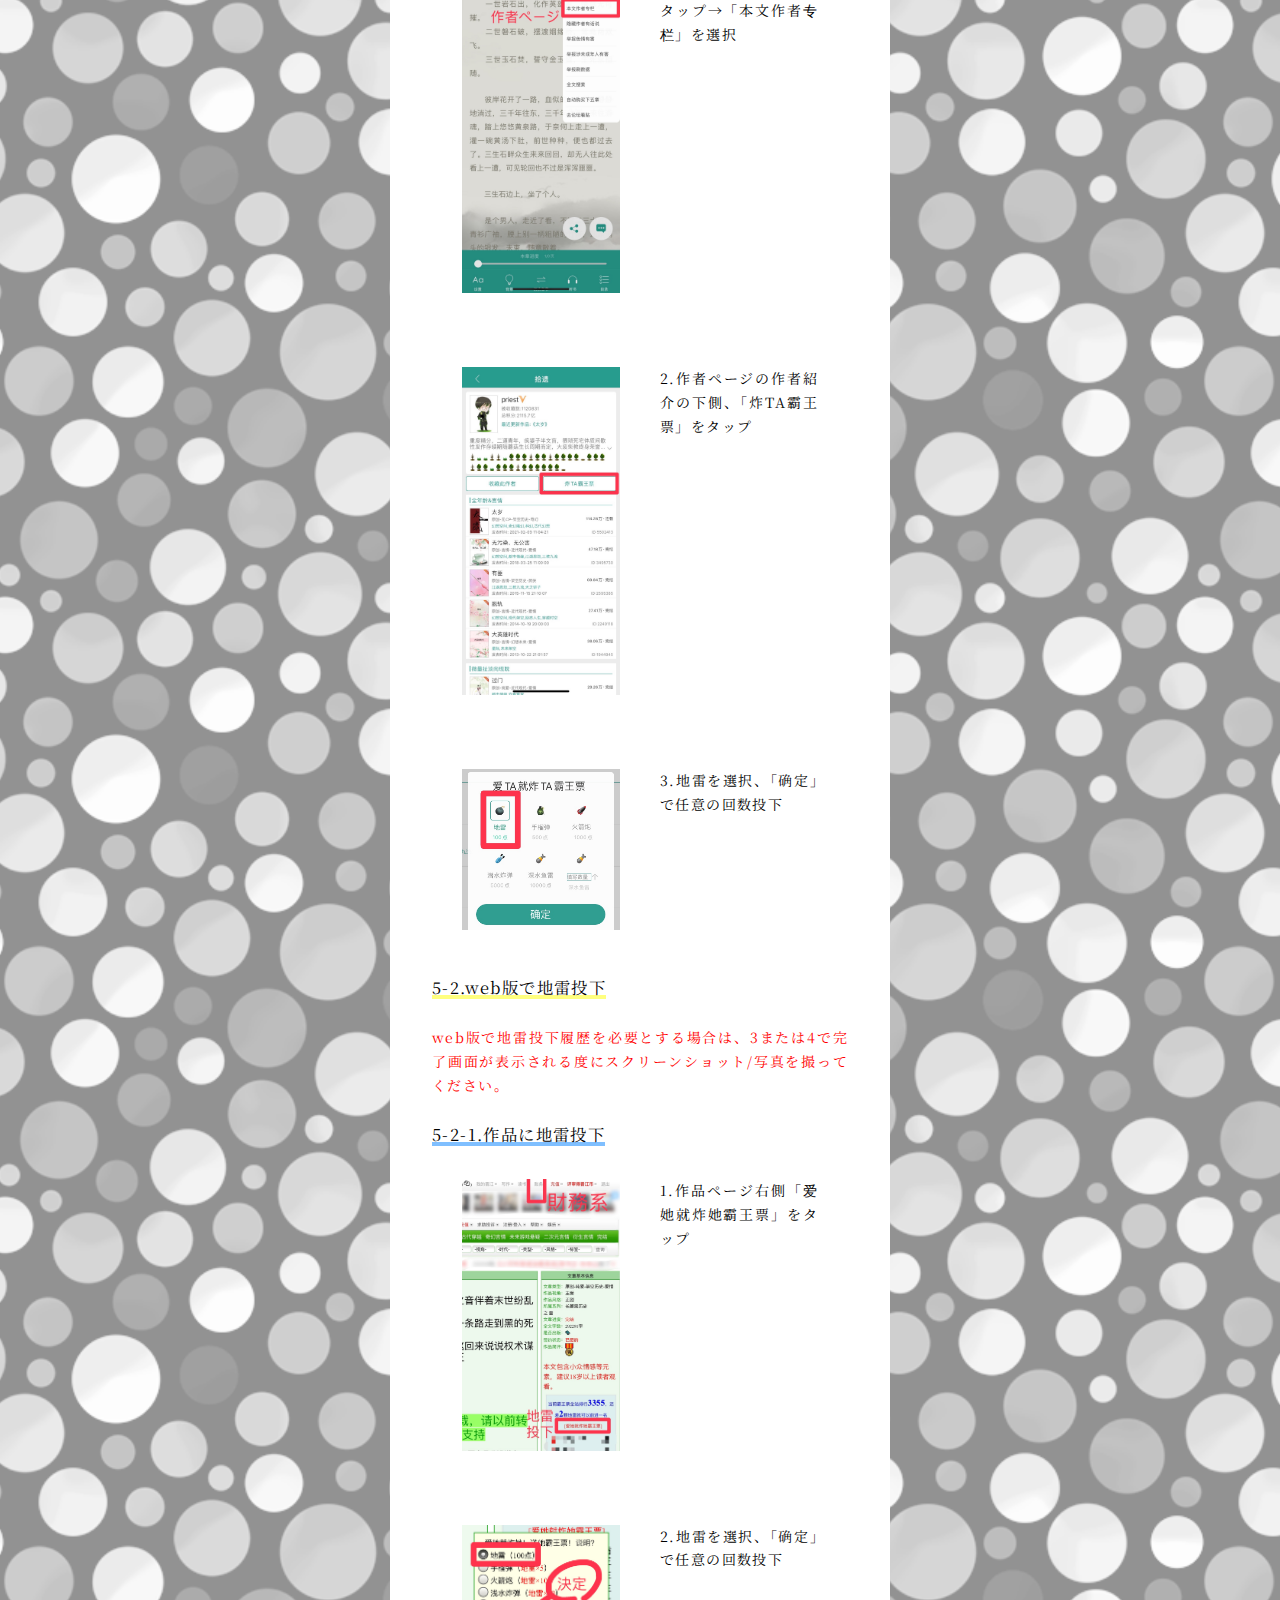
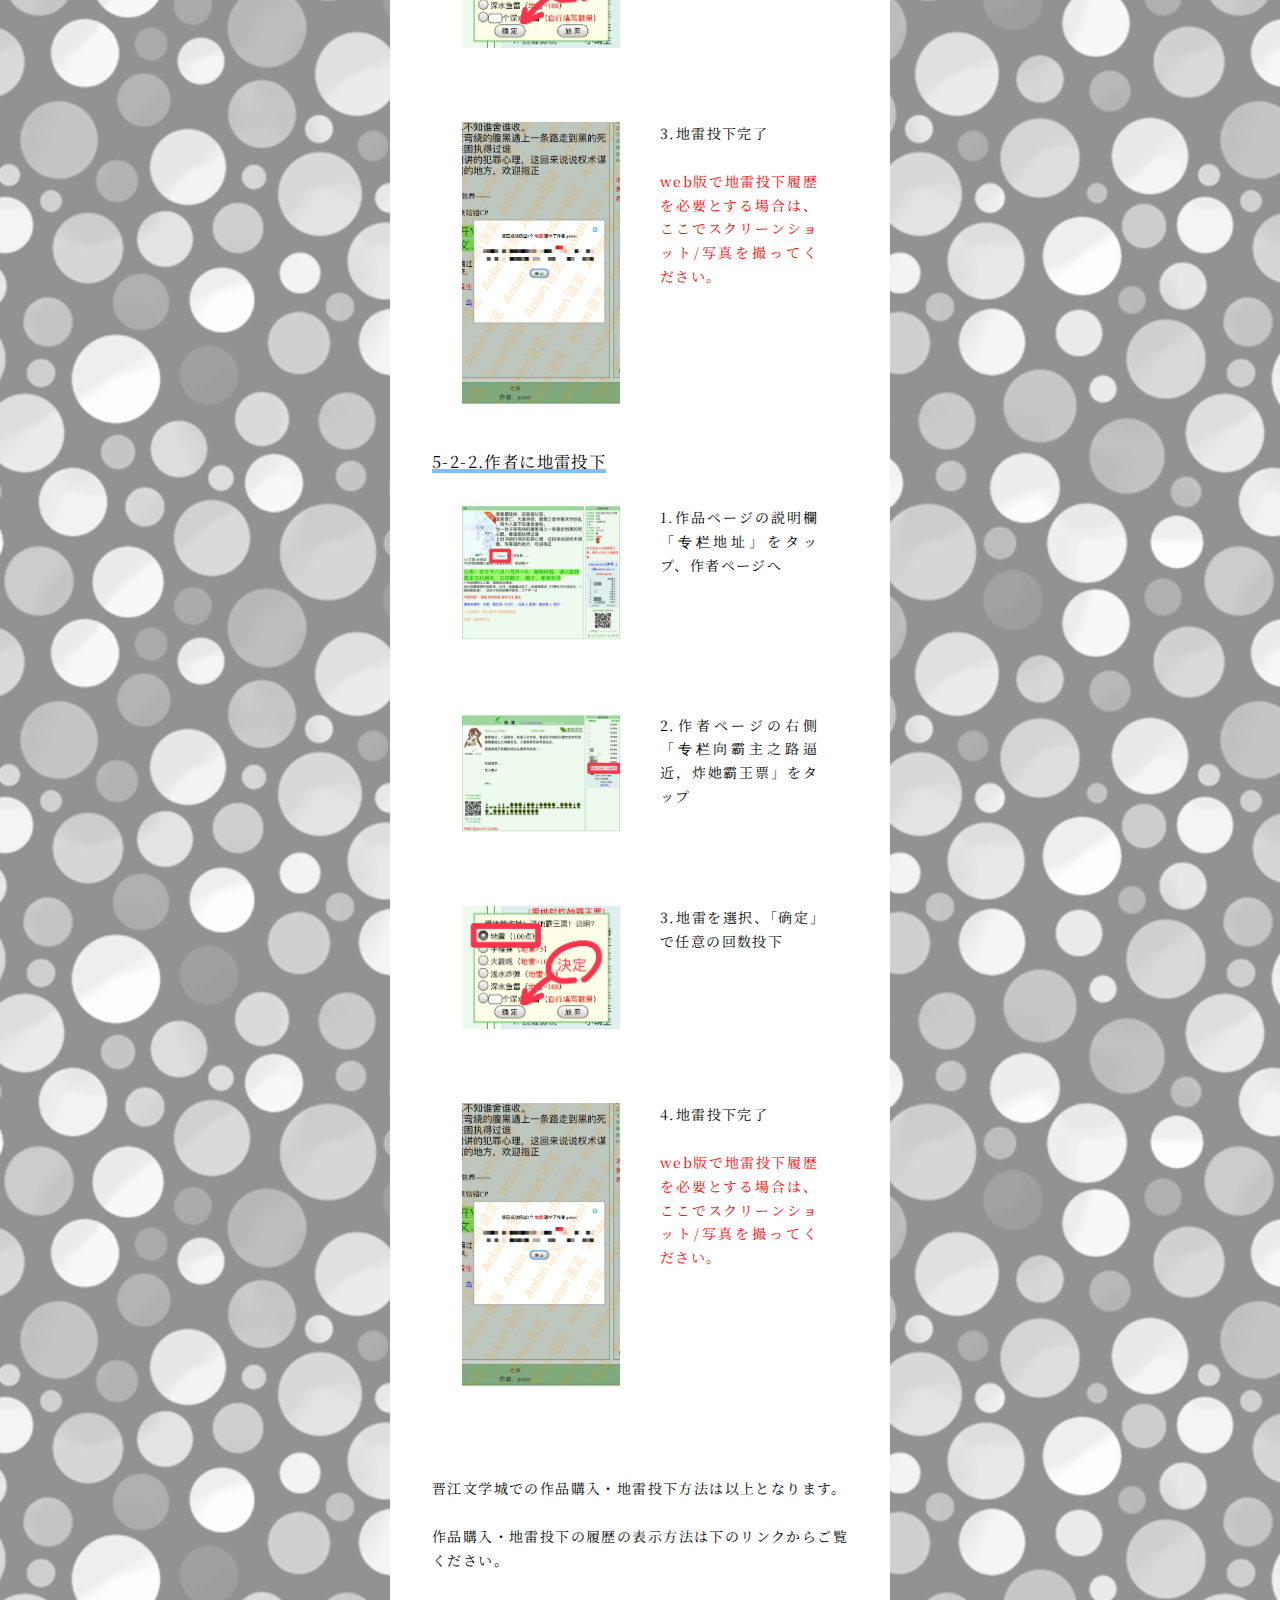
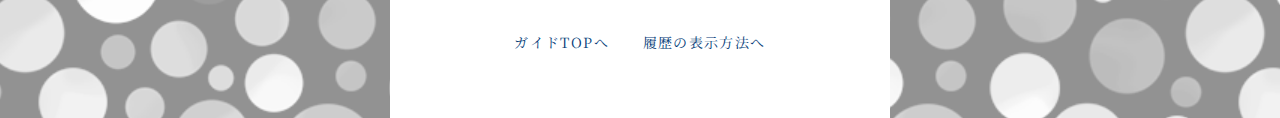
==== commit 917749c6: "Update jjwxc-1.html" ====
--- a/jjwxc-1.html
+++ b/jjwxc-1.html
@@ -30,6 +30,9 @@
         </ul>
     </div>
         <p>
+<div style="margin:0em ;display:inline-block;position:relative;top:3px;padding:0 .5em;height:1.5em;line-height:1.5em;color:#ffffff;background:#696969;font-weight:bold;text-align:center;border-radius:5px 5px 0 0;">
+目次</div>
+<div style="background:rgba(255,255,255,0);border:solid 3px #696969;border-radius:0 5px 5px;padding:20px;font-size: 100%;">
 <ol class="page-contents">
 <li><a href="#i1">晋江文学城</a></li><br>
 <li><a href="#i2">登録方法</a></li><br>
@@ -54,7 +57,7 @@
  <li><a href="#i5-2-2">5-2-2. 作者に地雷投下</a></li>
  </ol>
  </ol>
-</ol><br><br>
+</ol></div><br><br>
 <h2 id="i1"><span style="background: linear-gradient(transparent 70%, #bfff7f 0%);">1.晋江文学城</span></h2>
 <div class="flex">
     <div><img class="picture" src="IconJJ.png"></div>
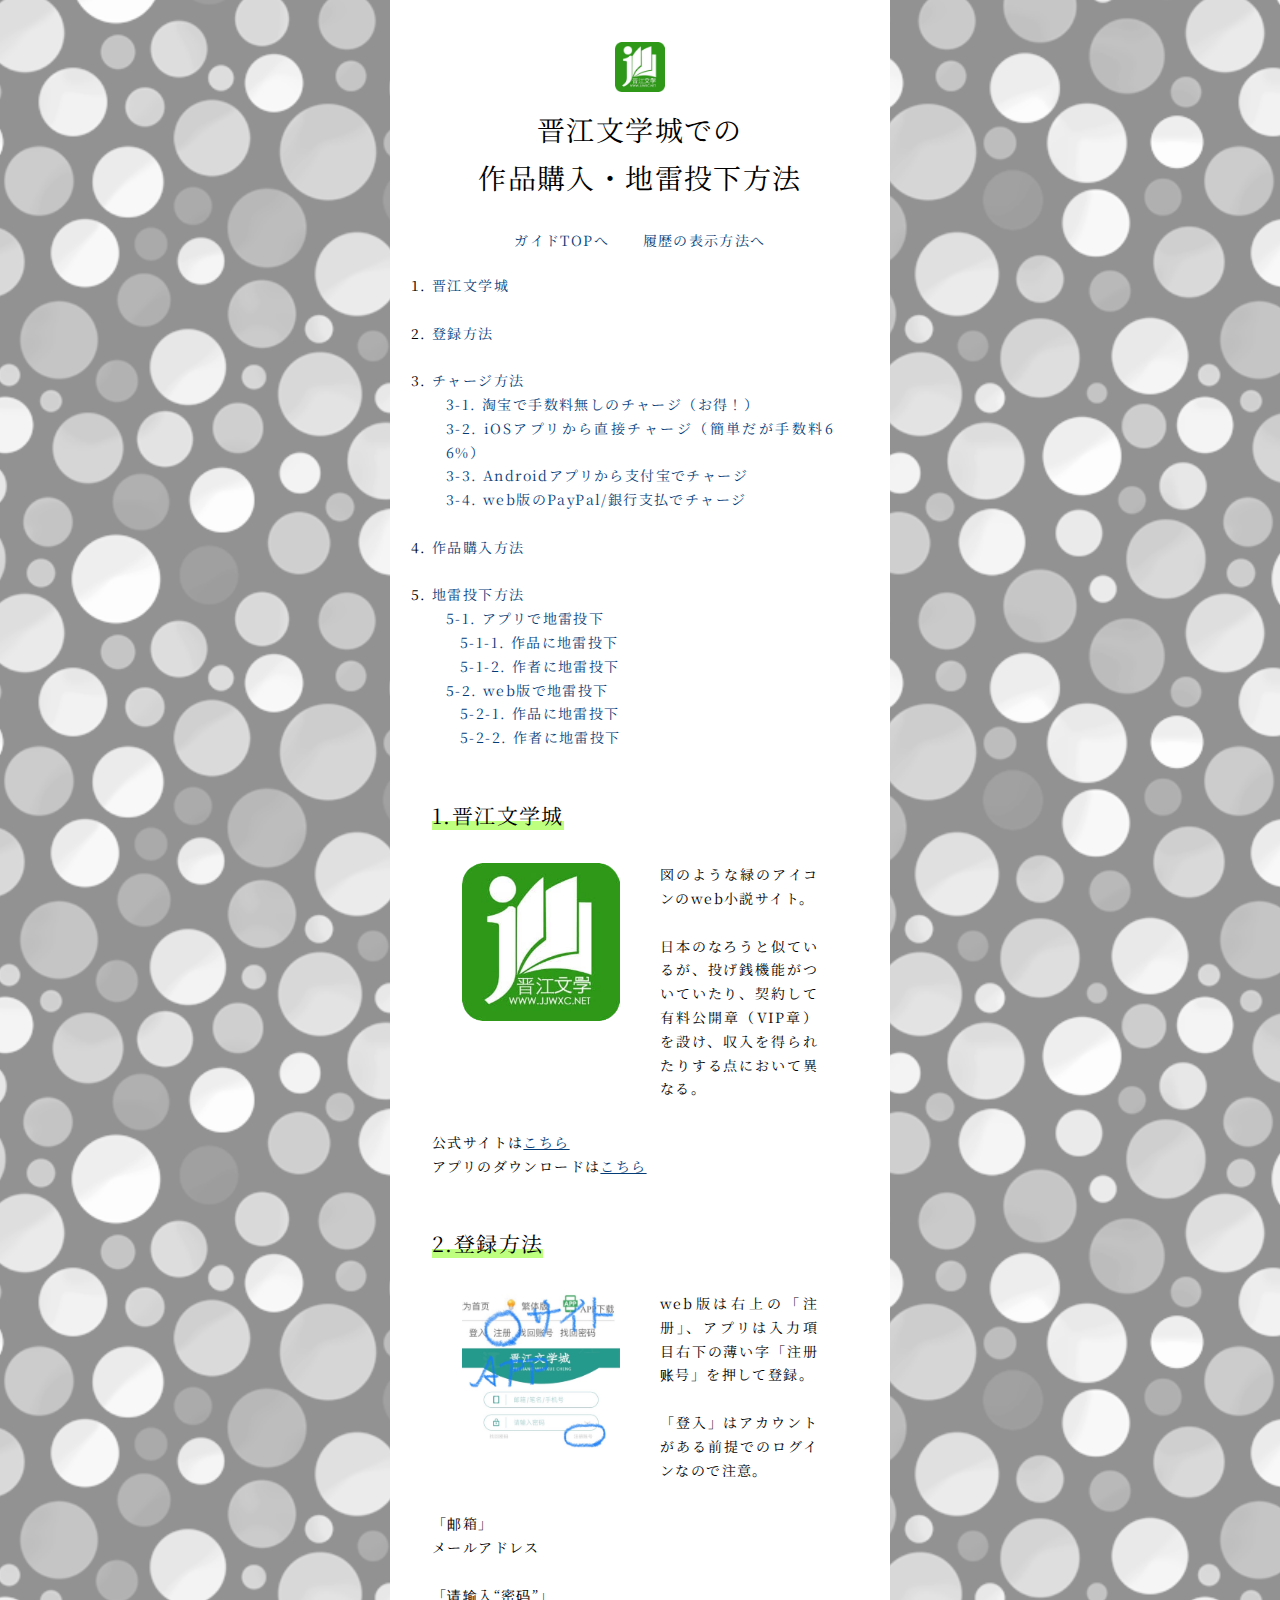
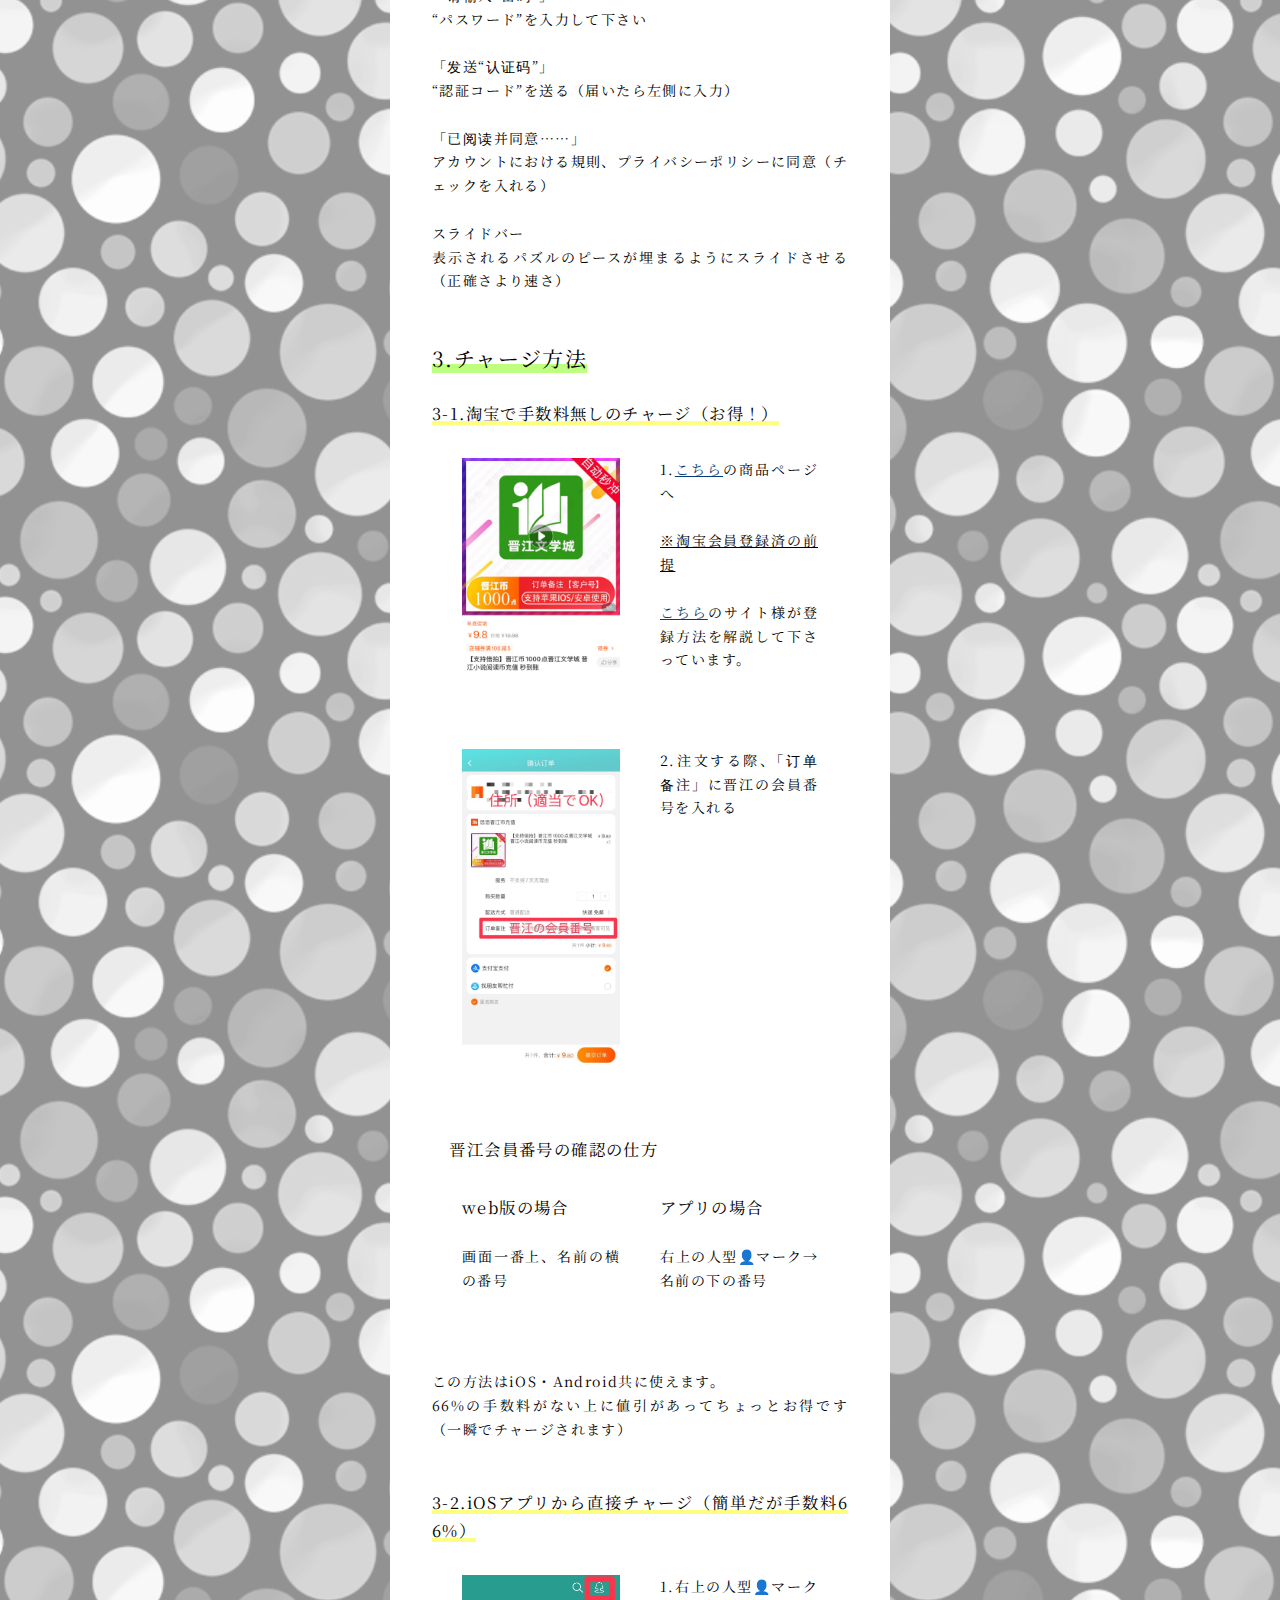
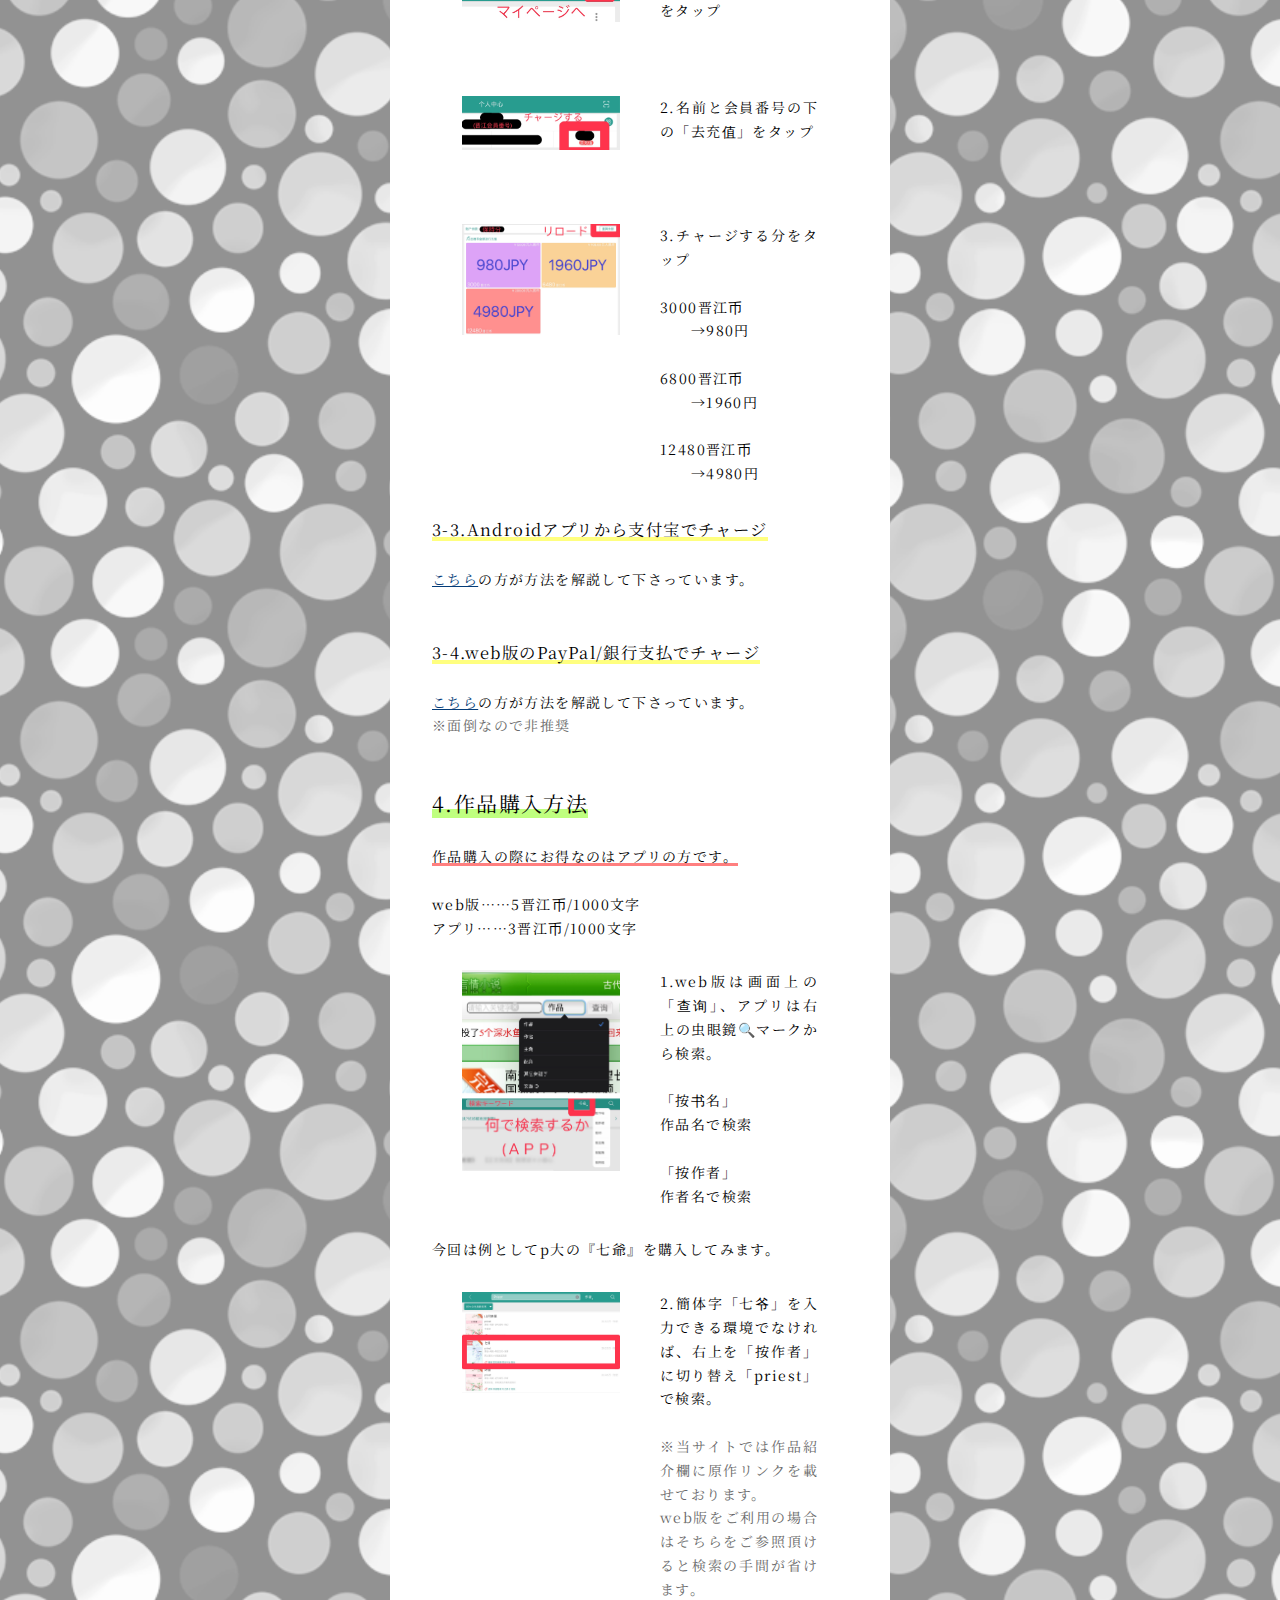
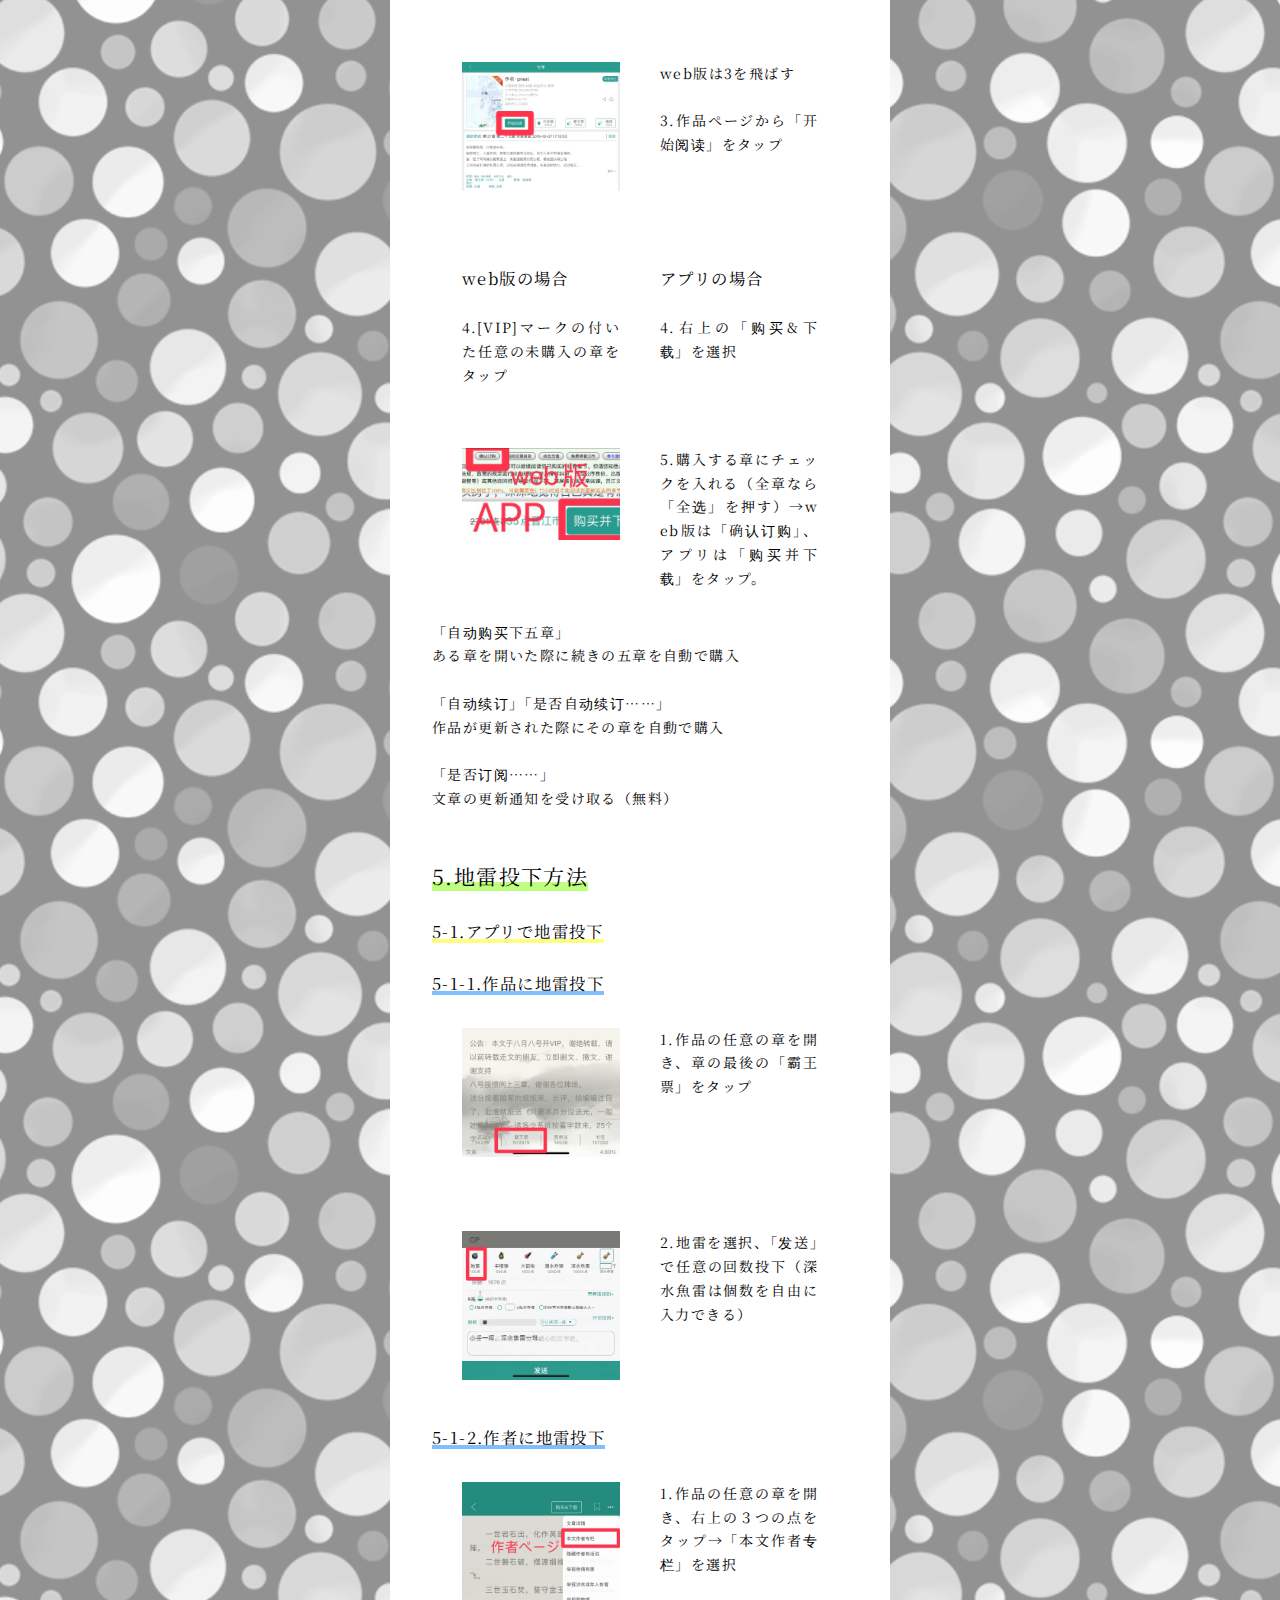
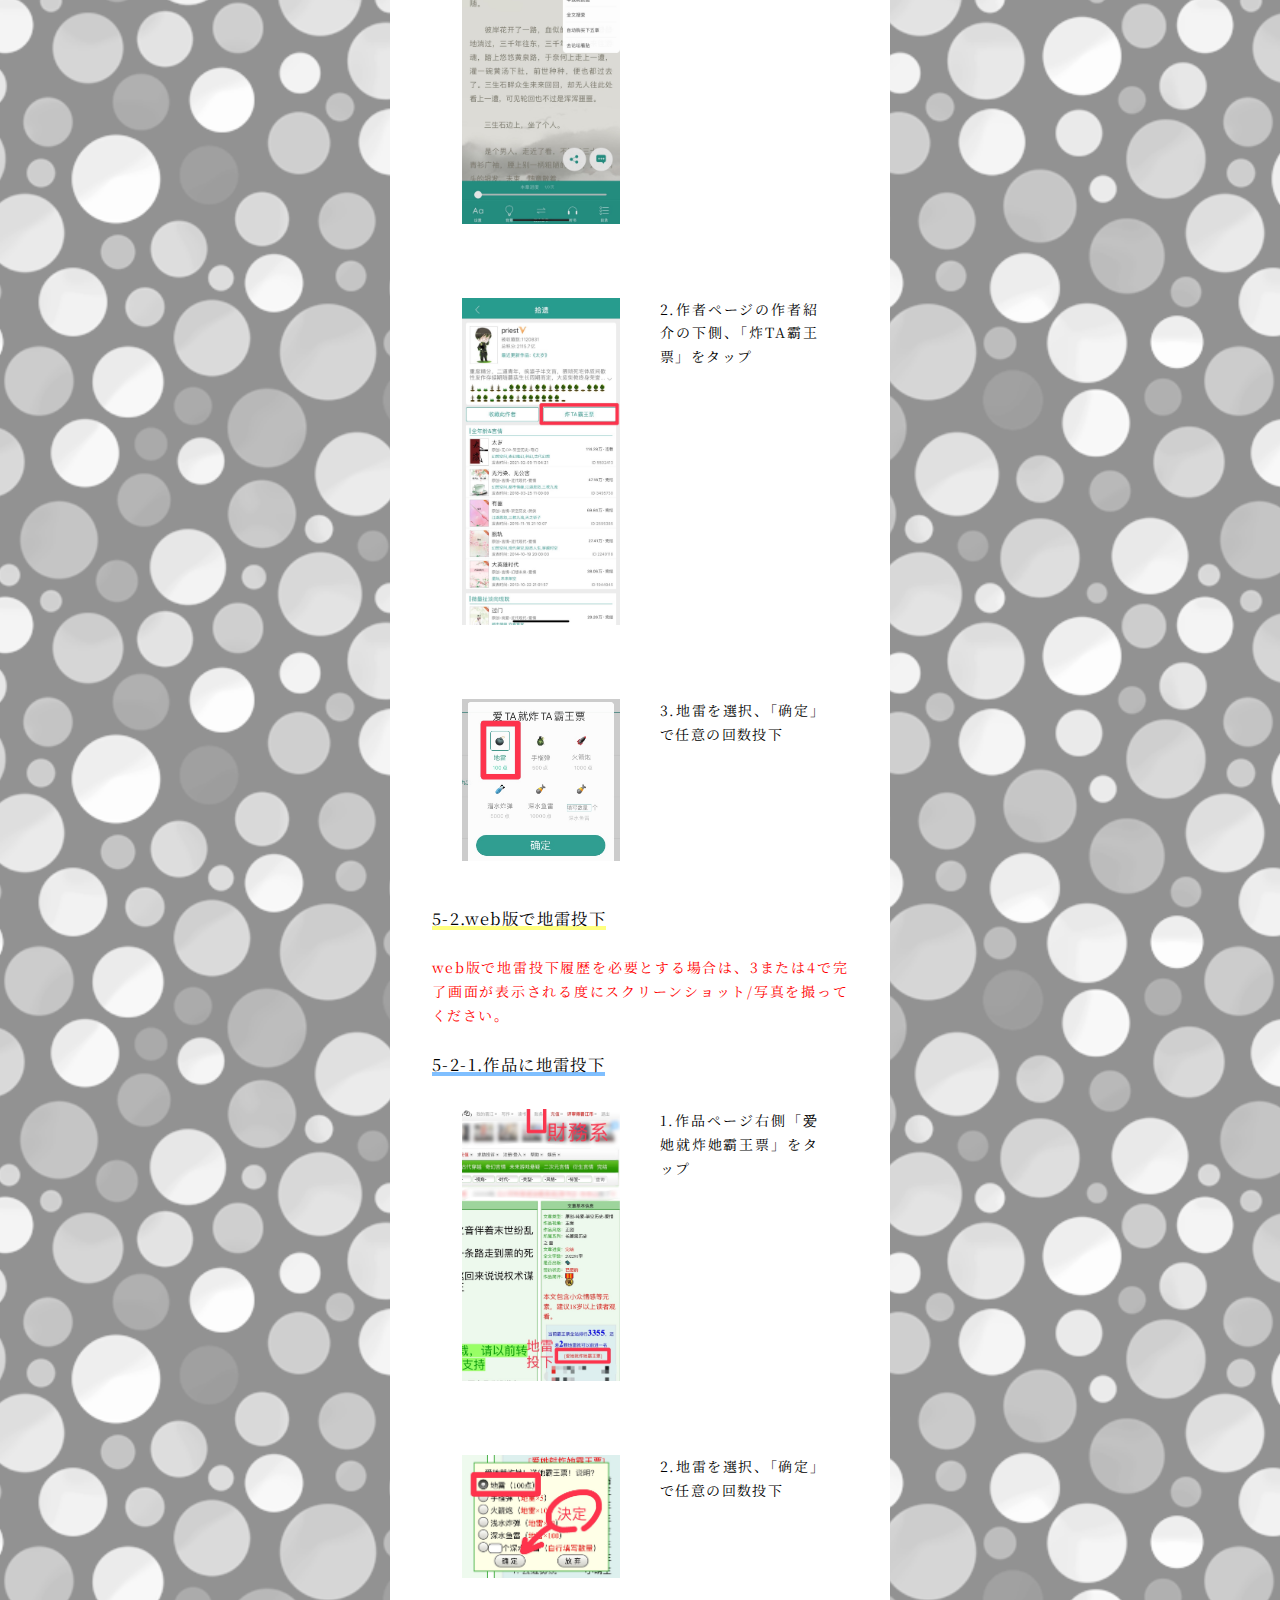
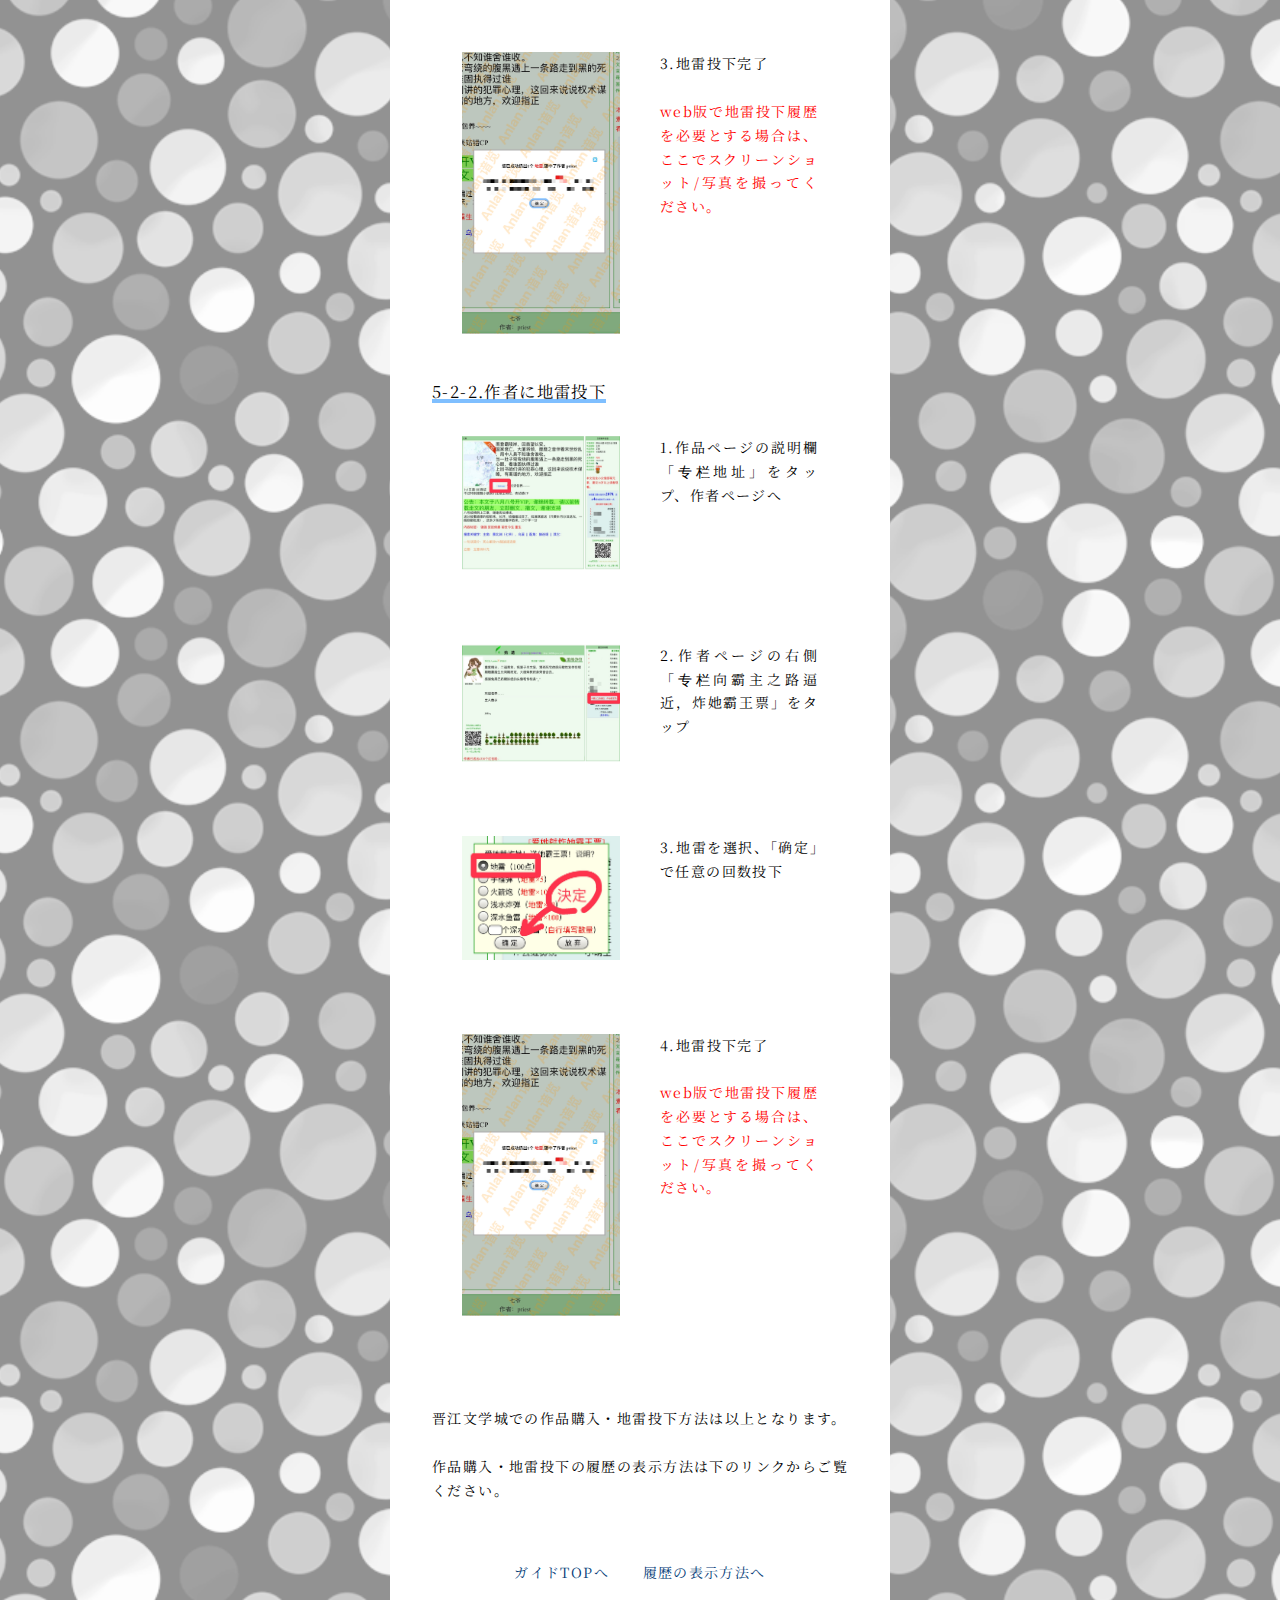
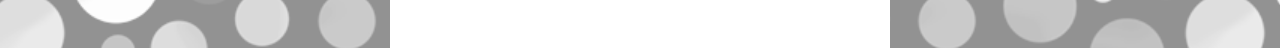
==== commit 73b241fe: "Update jjwxc-1.html" ====
--- a/jjwxc-1.html
+++ b/jjwxc-1.html
@@ -30,9 +30,6 @@
         </ul>
     </div>
         <p>
-<div style="margin:0em ;display:inline-block;position:relative;top:3px;padding:0 .5em;height:1.5em;line-height:1.5em;color:#ffffff;background:#696969;font-weight:bold;text-align:center;border-radius:5px 5px 0 0;">
-目次</div>
-<div style="background:rgba(255,255,255,0);border:solid 3px #696969;border-radius:0 5px 5px;padding:20px;font-size: 100%;">
 <ol class="page-contents">
 <li><a href="#i1">晋江文学城</a></li><br>
 <li><a href="#i2">登録方法</a></li><br>
@@ -57,7 +54,7 @@
  <li><a href="#i5-2-2">5-2-2. 作者に地雷投下</a></li>
  </ol>
  </ol>
-</ol></div><br><br>
+</ol><br><br>
 <h2 id="i1"><span style="background: linear-gradient(transparent 70%, #bfff7f 0%);">1.晋江文学城</span></h2>
 <div class="flex">
     <div><img class="picture" src="IconJJ.png"></div>
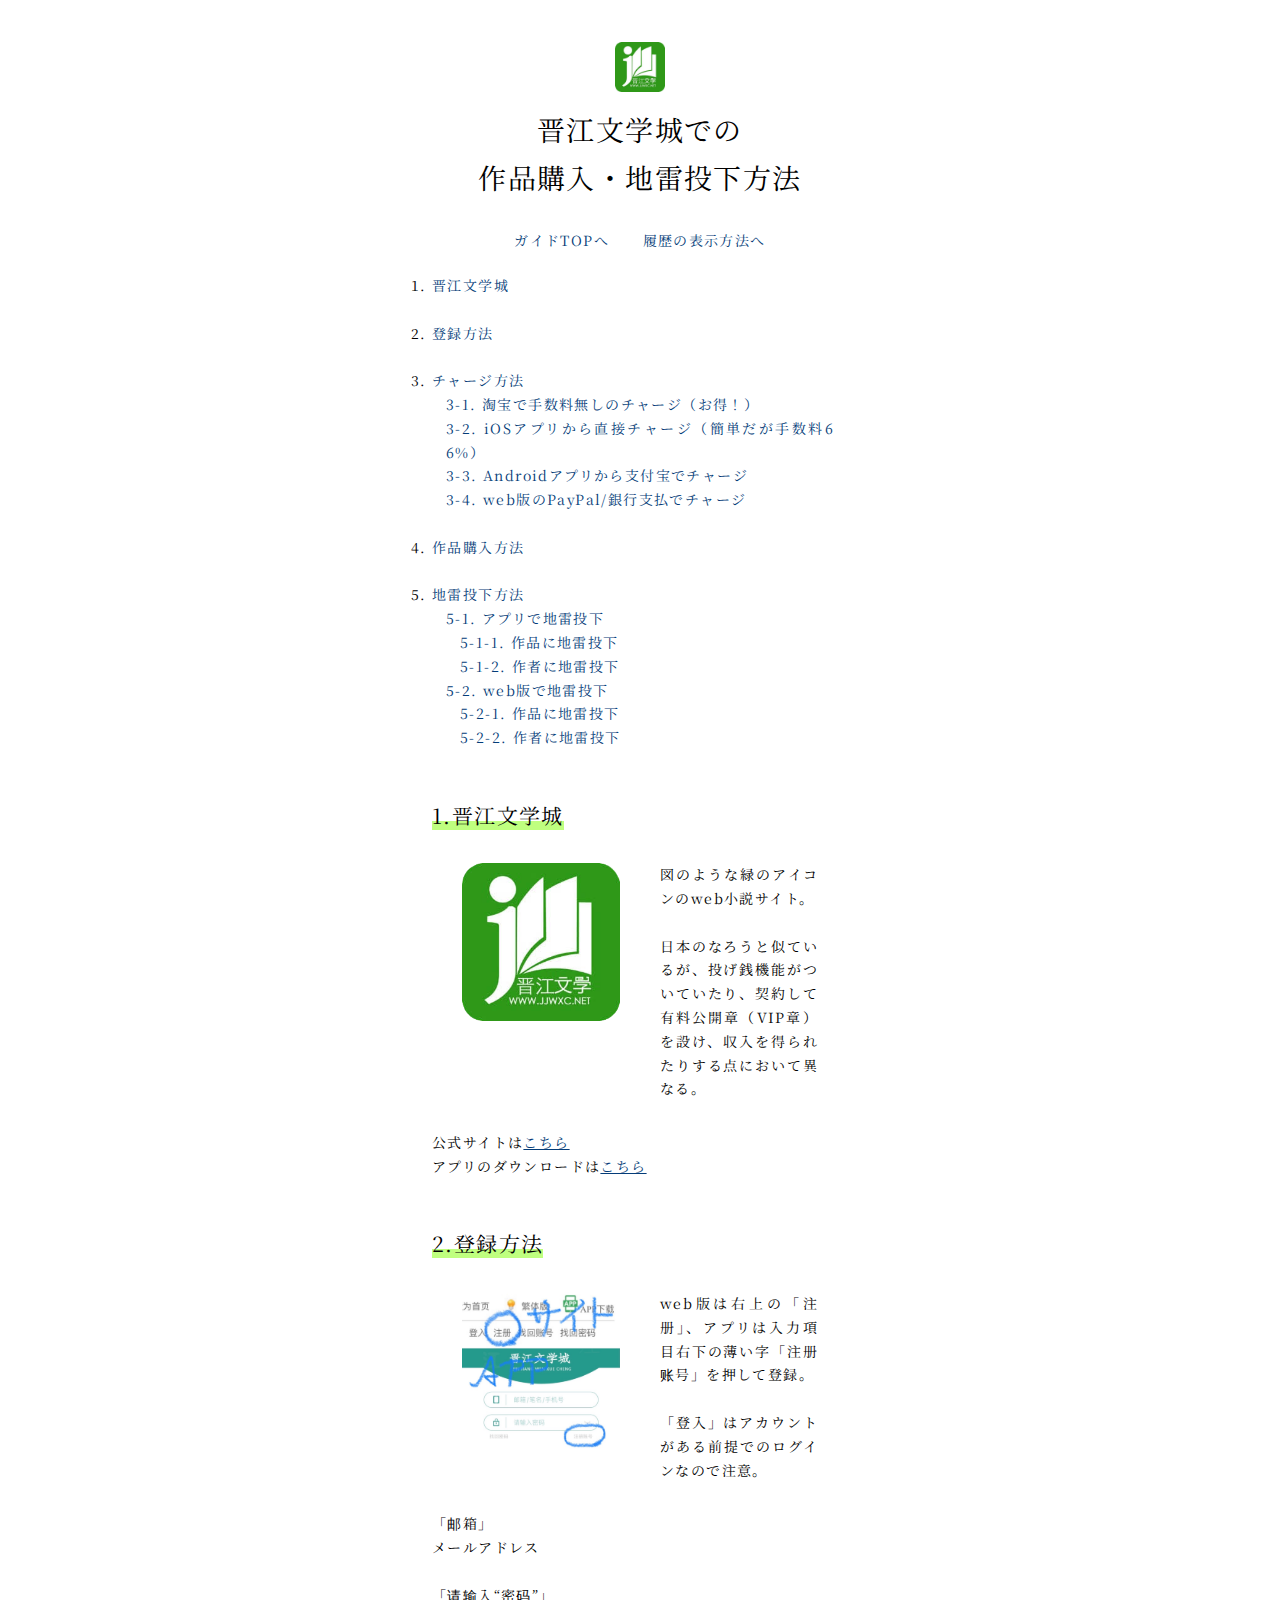
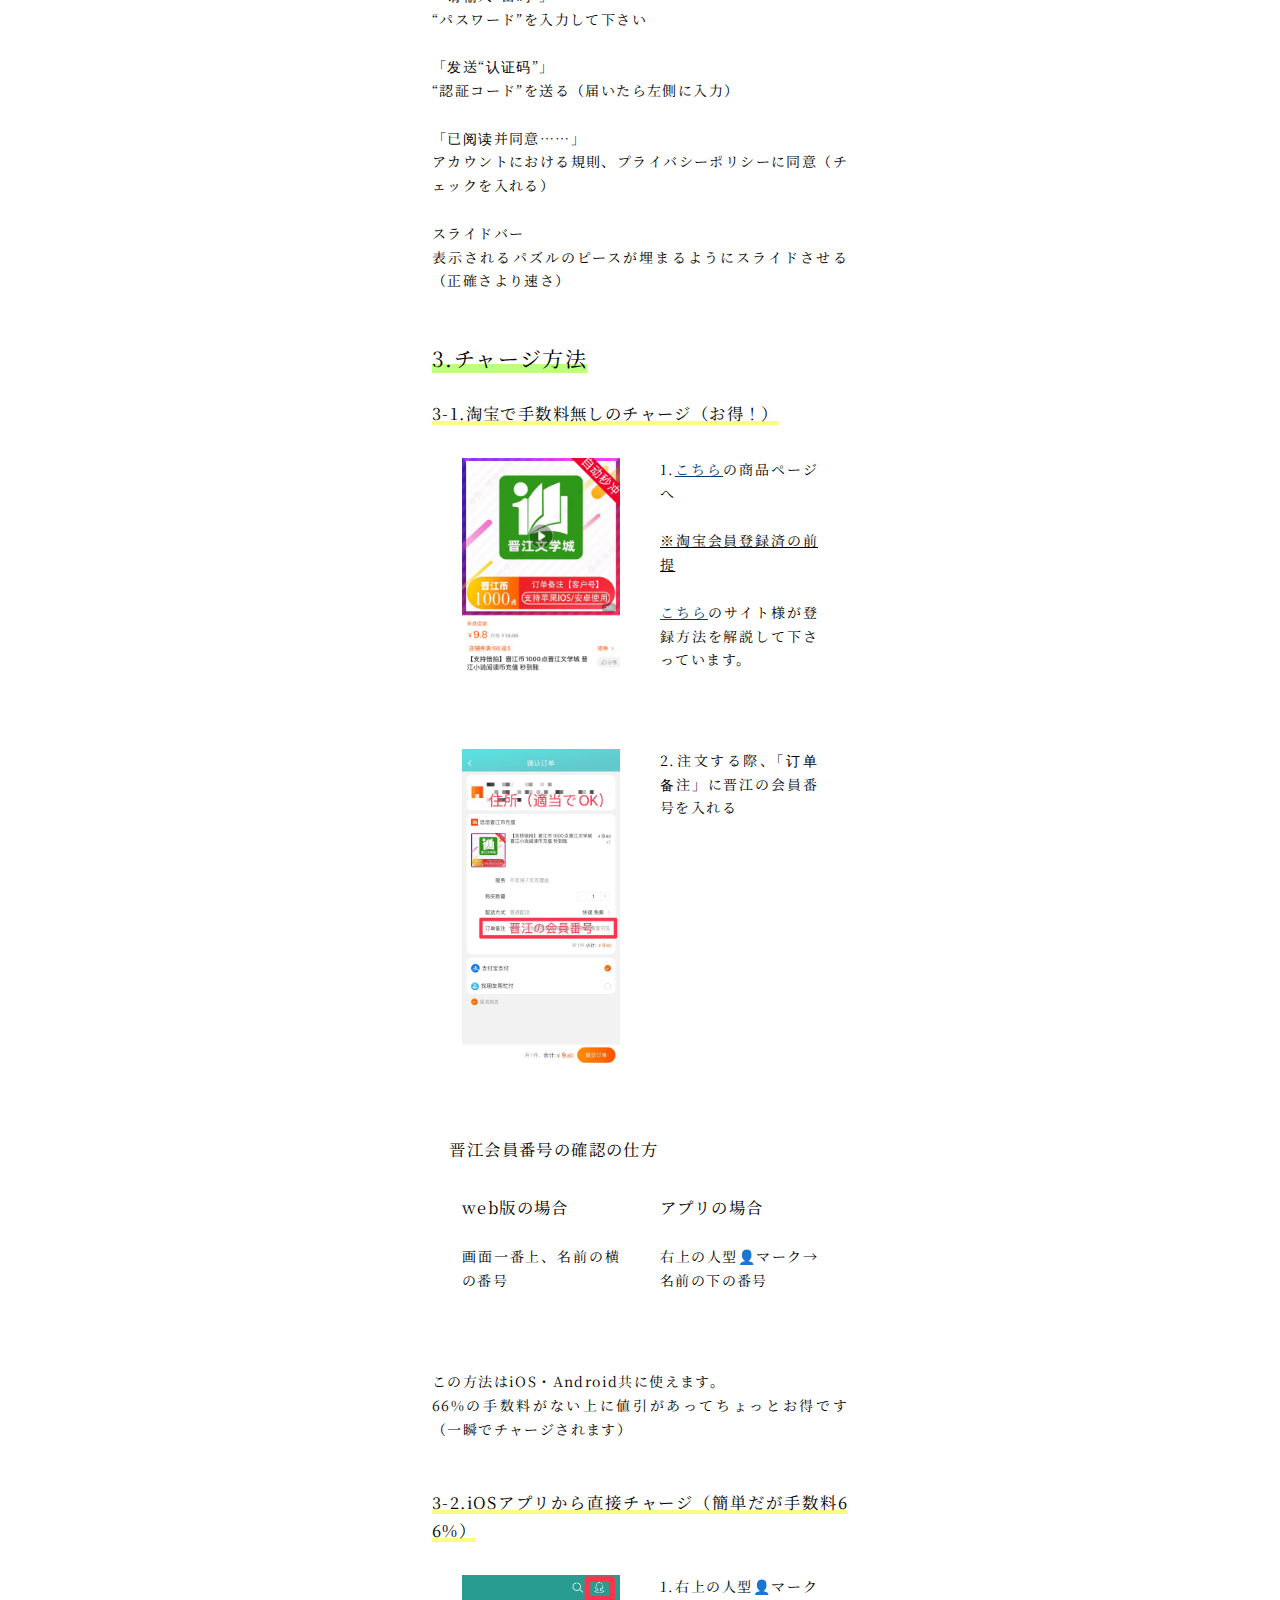
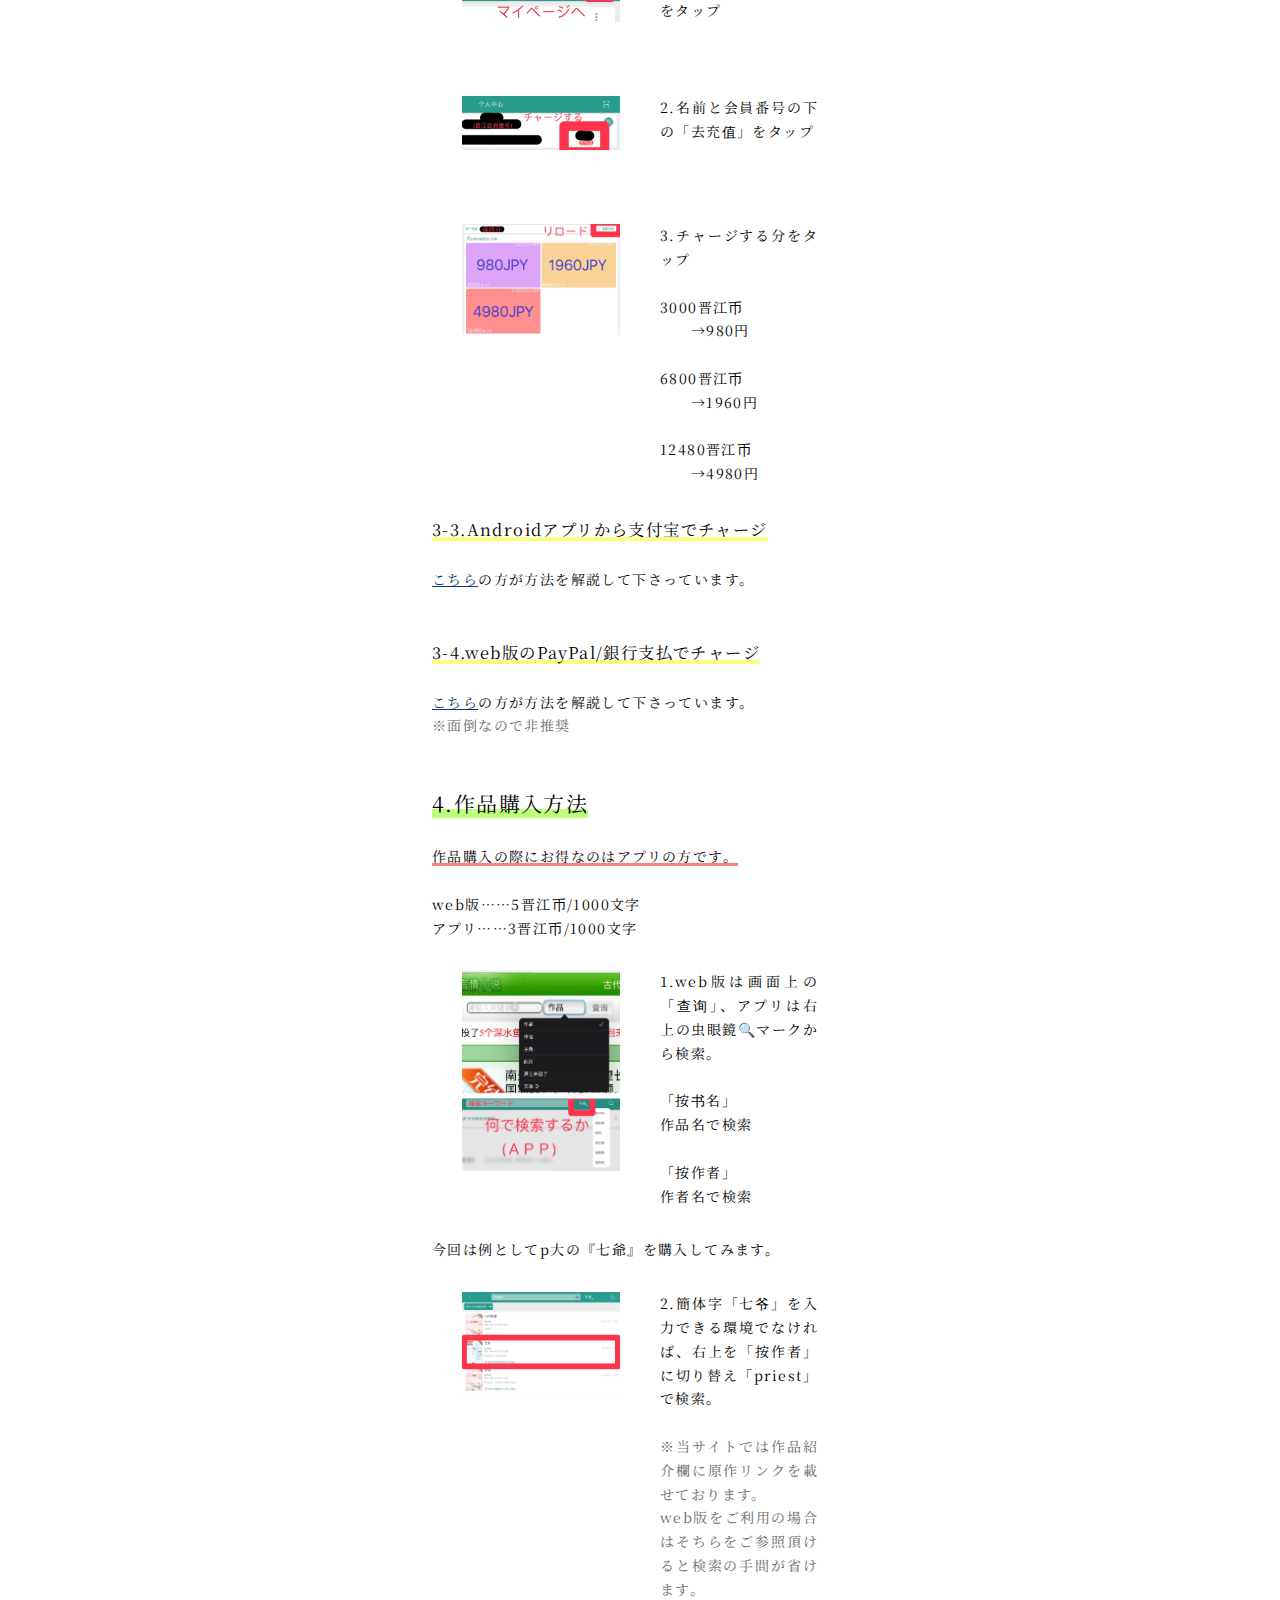
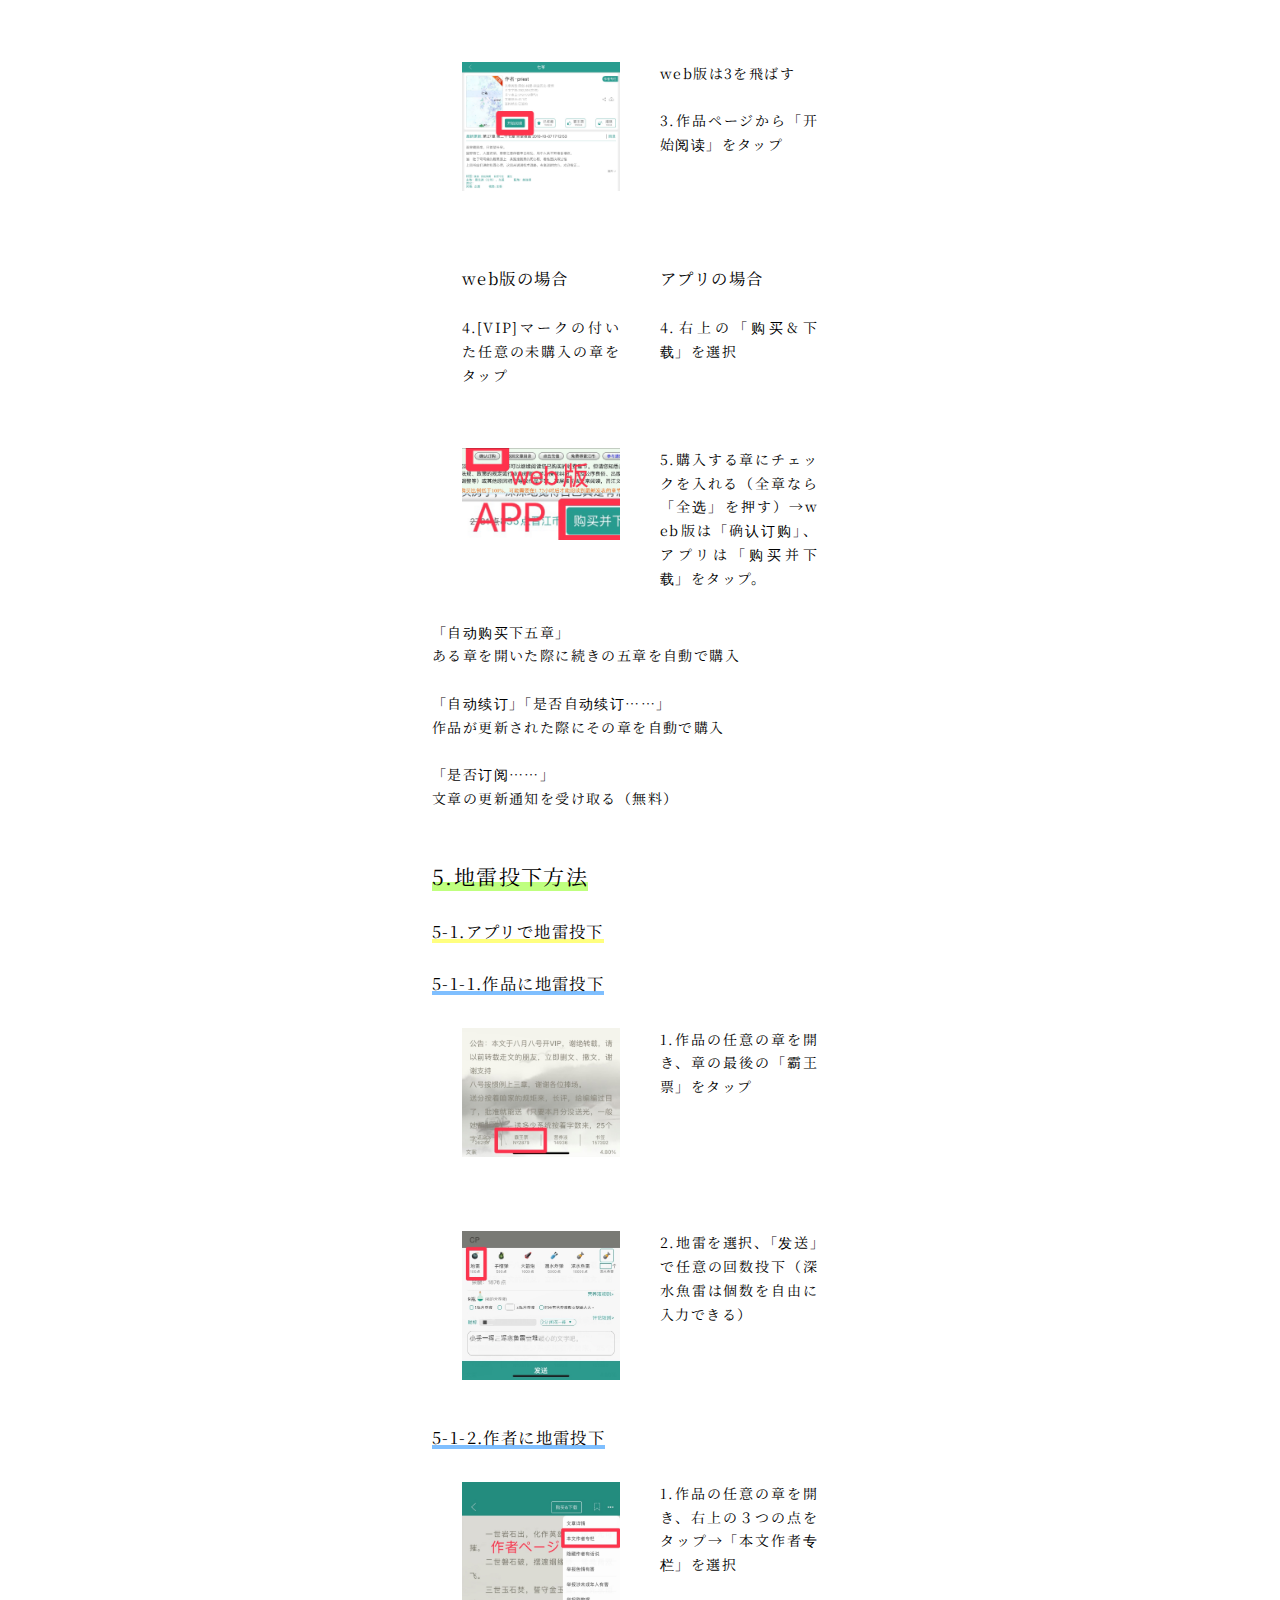
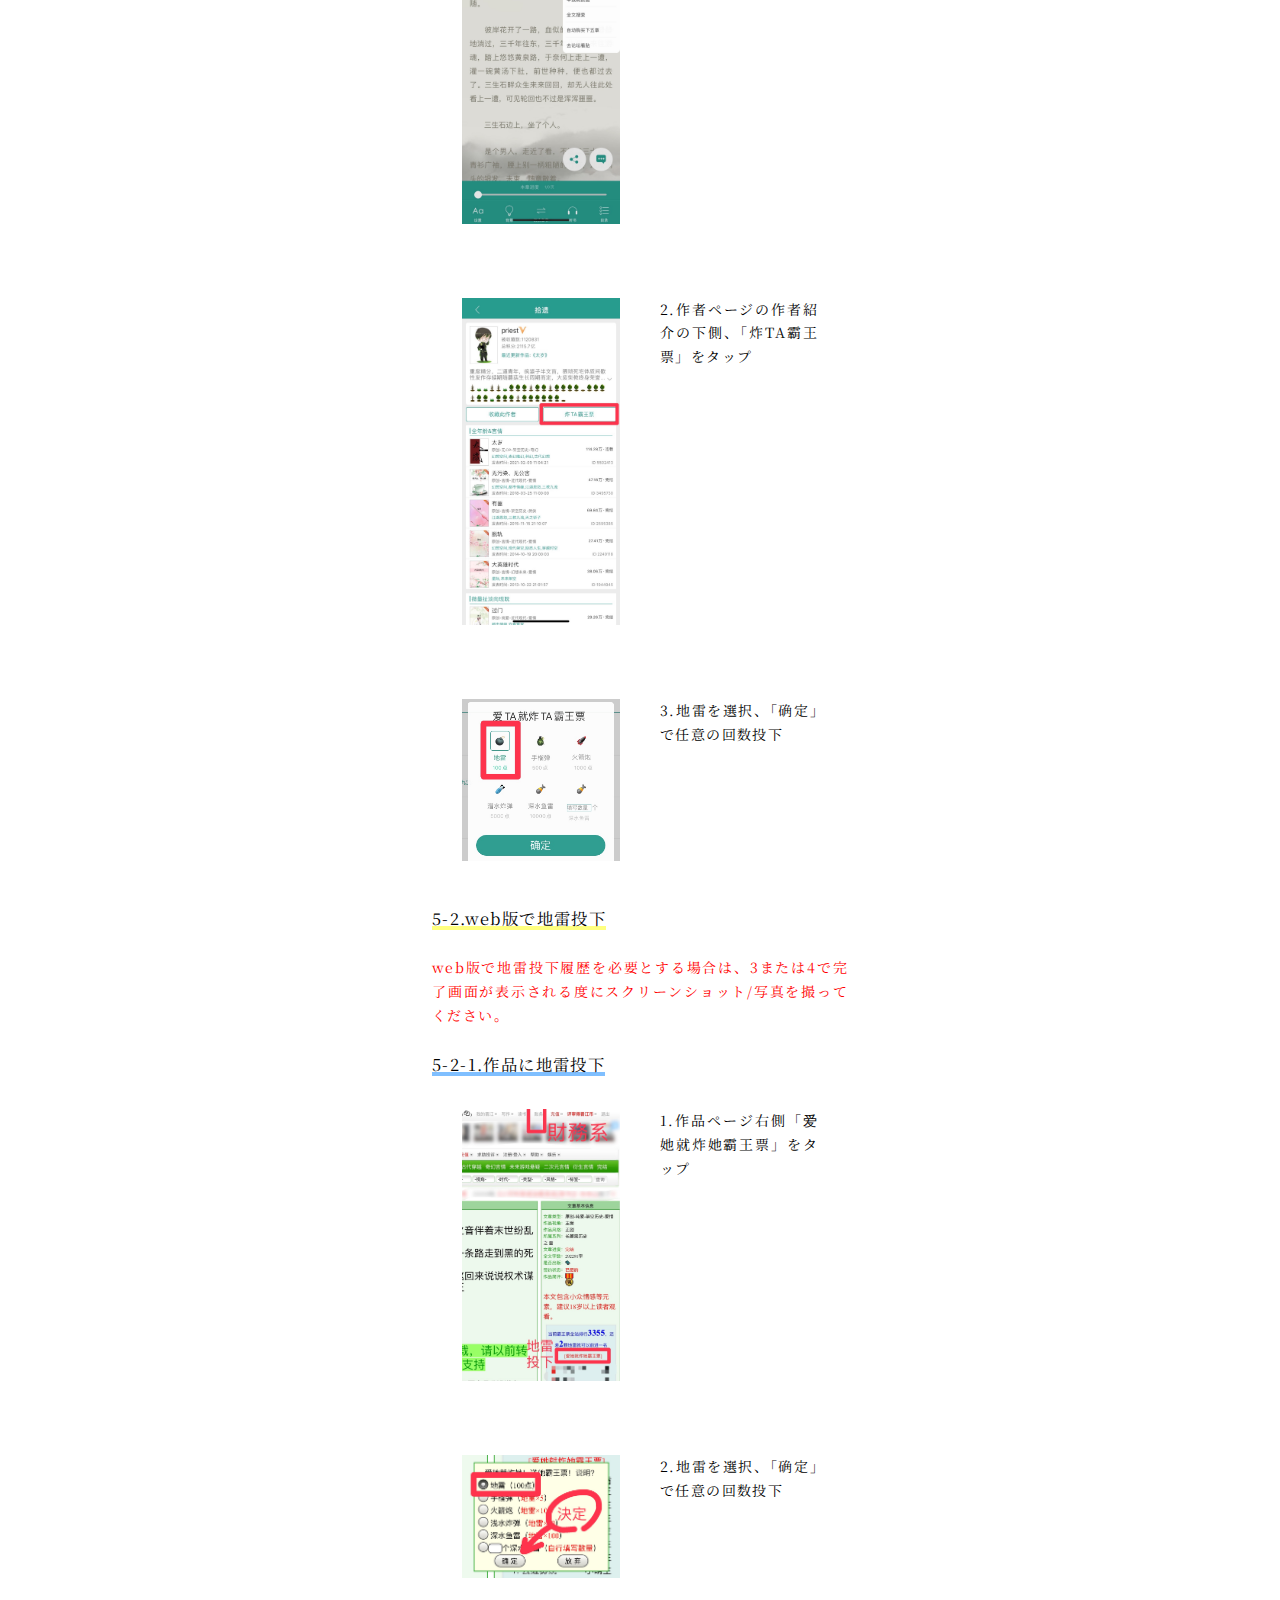
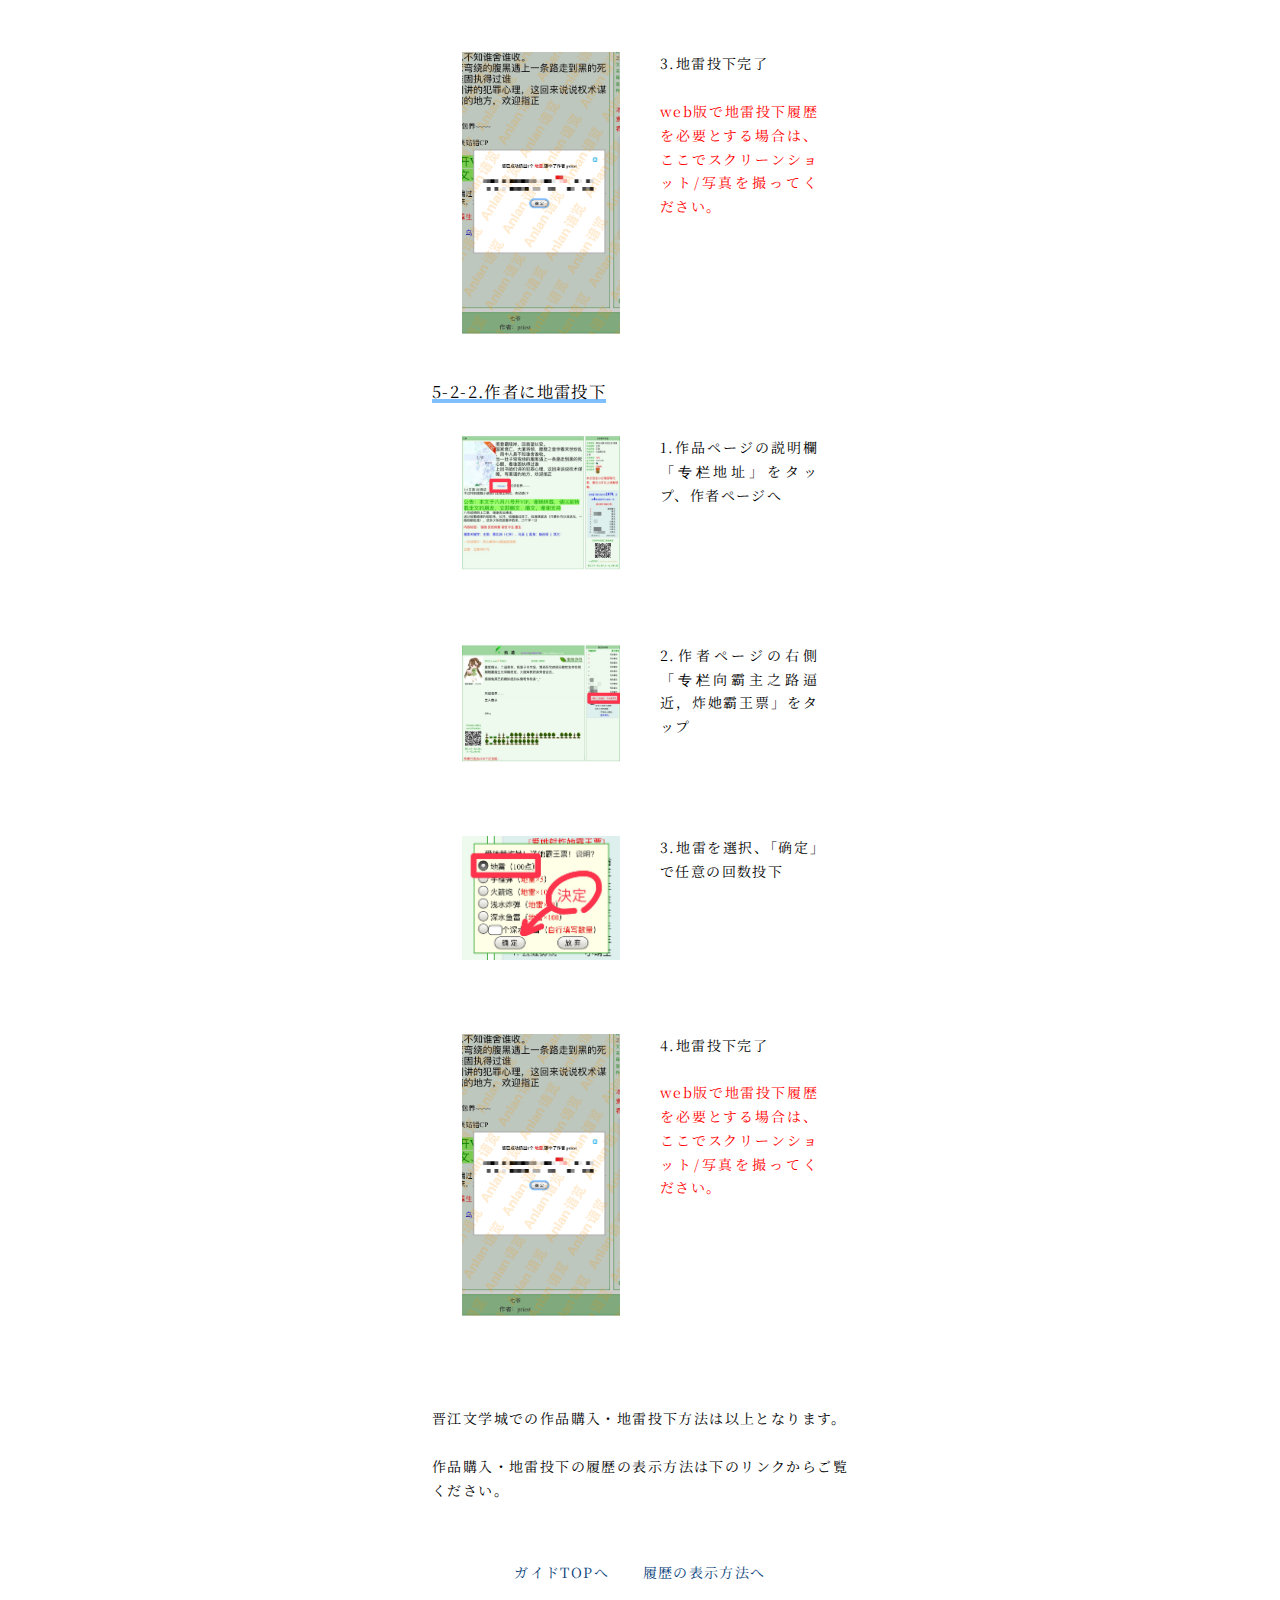
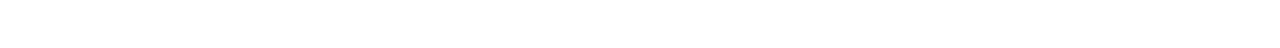
==== commit d5543d71: "淘宝リンクの貼りかえ" ====
--- a/jjwxc-1.html
+++ b/jjwxc-1.html
@@ -84,7 +84,7 @@
 <h3 id="i3-1"><span style="background: linear-gradient(transparent 85%, #ffff7f 0%);">3-1.淘宝で手数料無しのチャージ（お得！）</span></h3>
 <div class="flex">
     <div><img class="picture" src="ChargeJJTB1.jpeg"></div>
-    <div>1.<a href="https://m.tb.cn/h.fjP98B8?sm=8dbb15" target="_blank" rel="noopener noreferrer"><u>こちら</u></a>の商品ページへ<br><br><u>※淘宝会員登録済の前提</u><br><br><a href="https://sinsetunapeito.hatenablog.com/entry/taobao_login" target="_blank" rel="noopener noreferrer"><u>こちら</u></a>のサイト様が登録方法を解説して下さっています。</div>
+    <div>1.<a href="https://www.taobao.com/list/item/634293305657.htm" target="_blank" rel="noopener noreferrer"><u>こちら</u></a>の商品ページへ<br><br><u>※淘宝会員登録済の前提</u><br><br><a href="https://sinsetunapeito.hatenablog.com/entry/taobao_login" target="_blank" rel="noopener noreferrer"><u>こちら</u></a>のサイト様が登録方法を解説して下さっています。</div>
 </div>
 <div class="flex">
     <div><img class="picture" src="ChargeJJTB2.jpeg"></div>
--- a/stylesheet.css
+++ b/stylesheet.css
@@ -33,7 +33,7 @@
 /* 基本設定 */
 body {
     text-align: center;
-    background: url('Dot.png') top center;
+    background: url('Gray.jpg') top center;
     background-size: 400px;
     line-height: 1.7;
     letter-spacing: 0.1em;
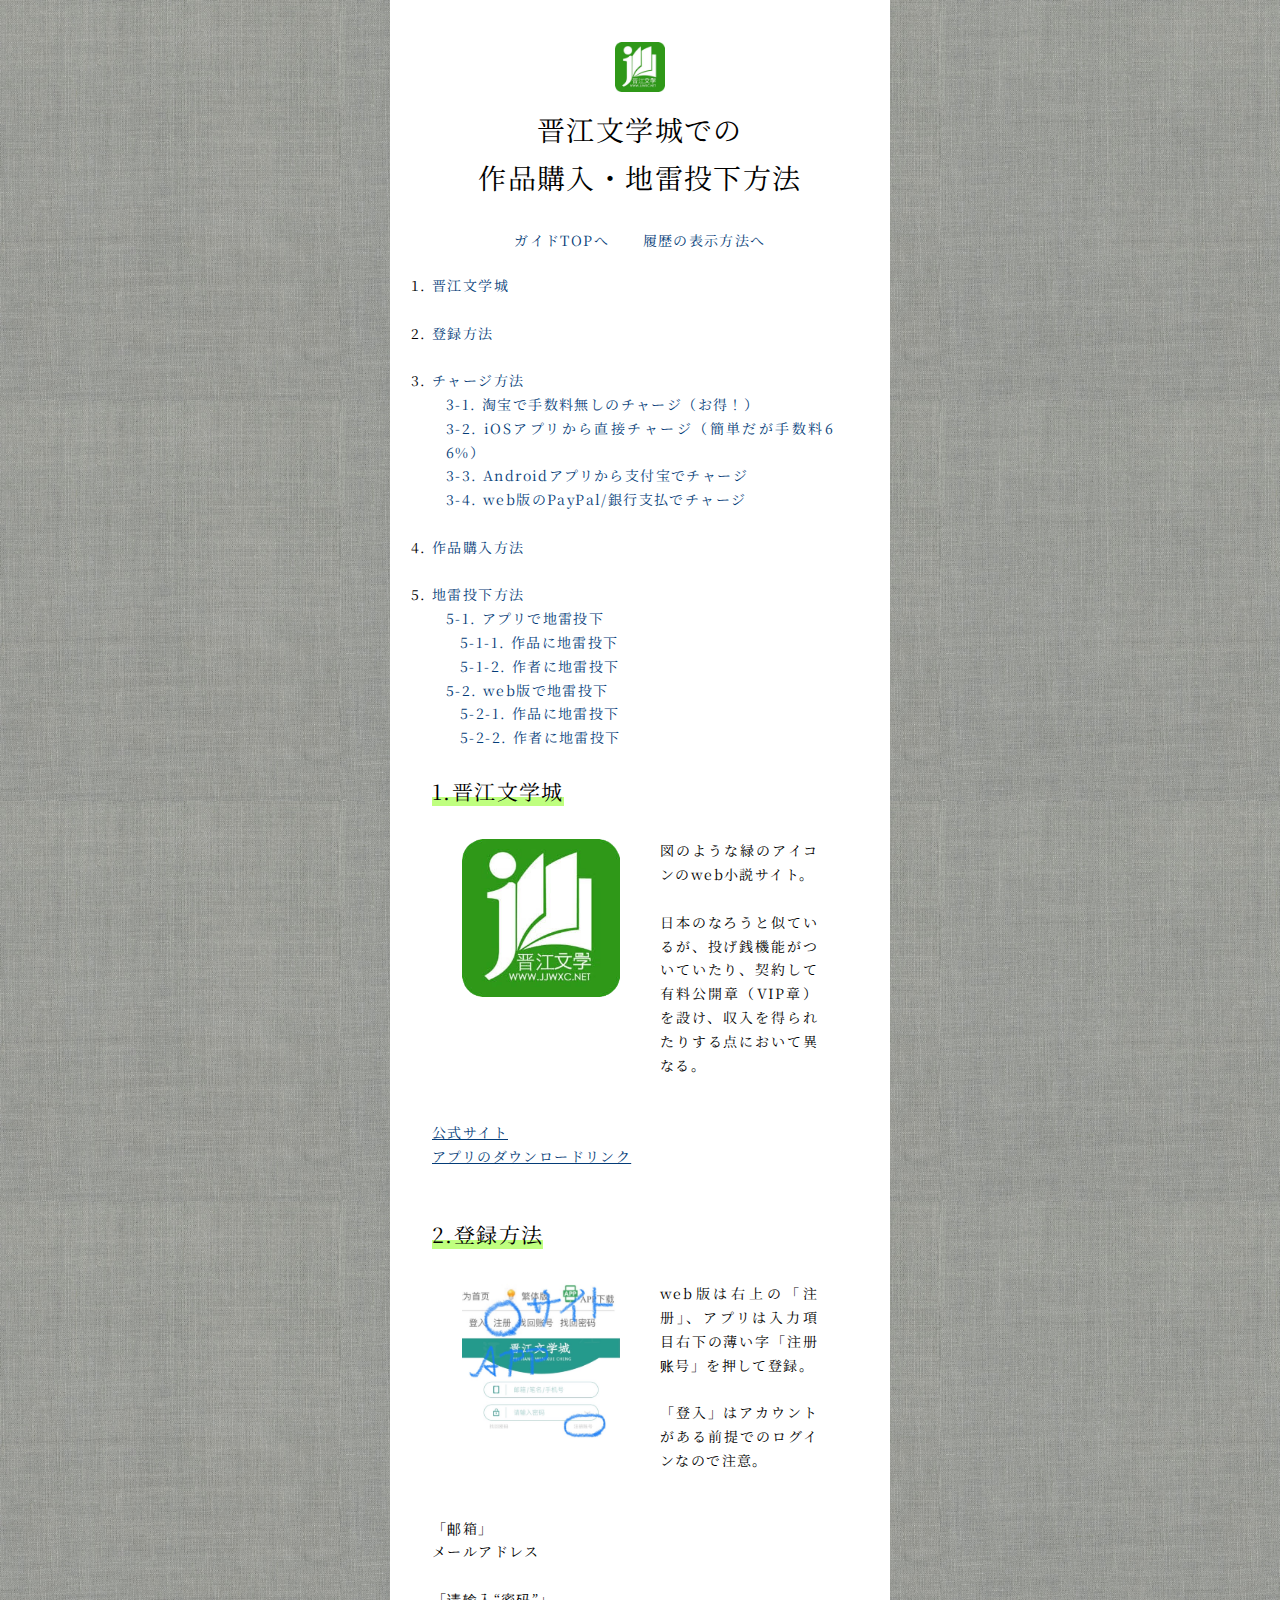
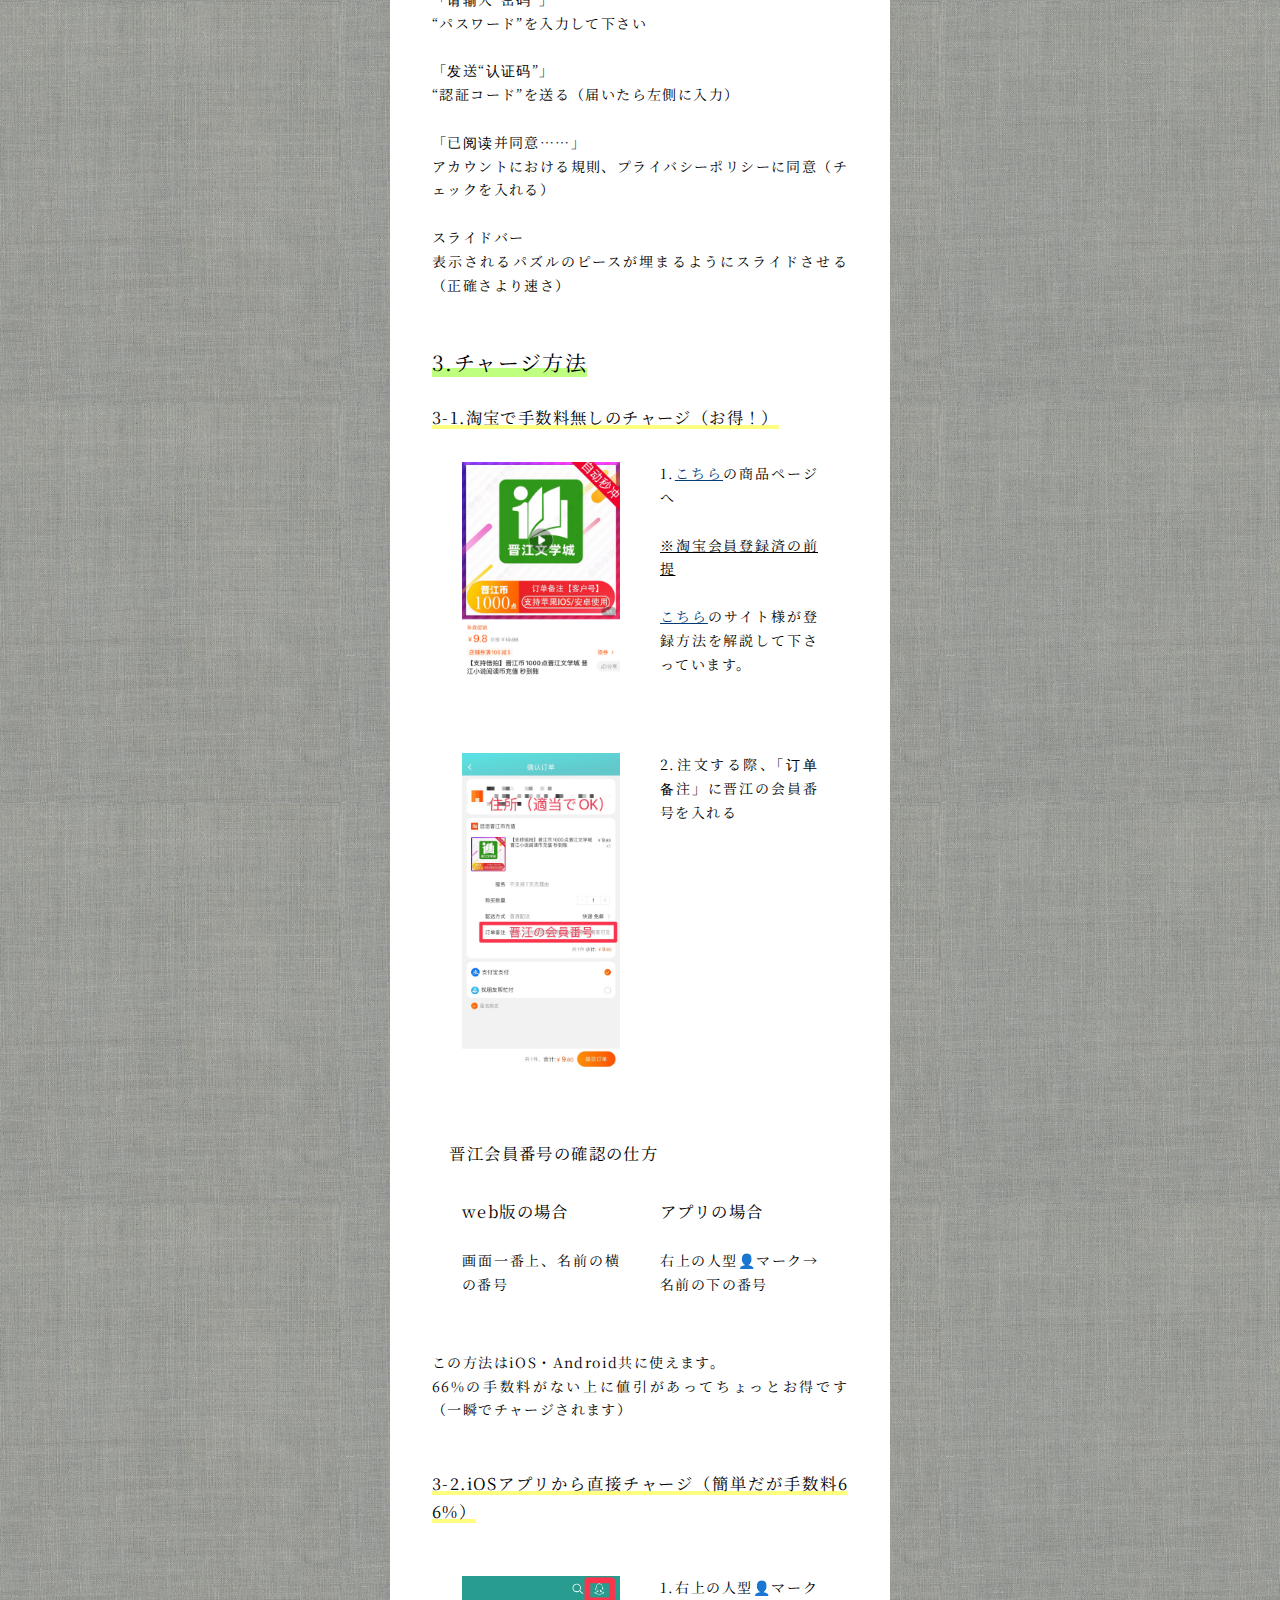
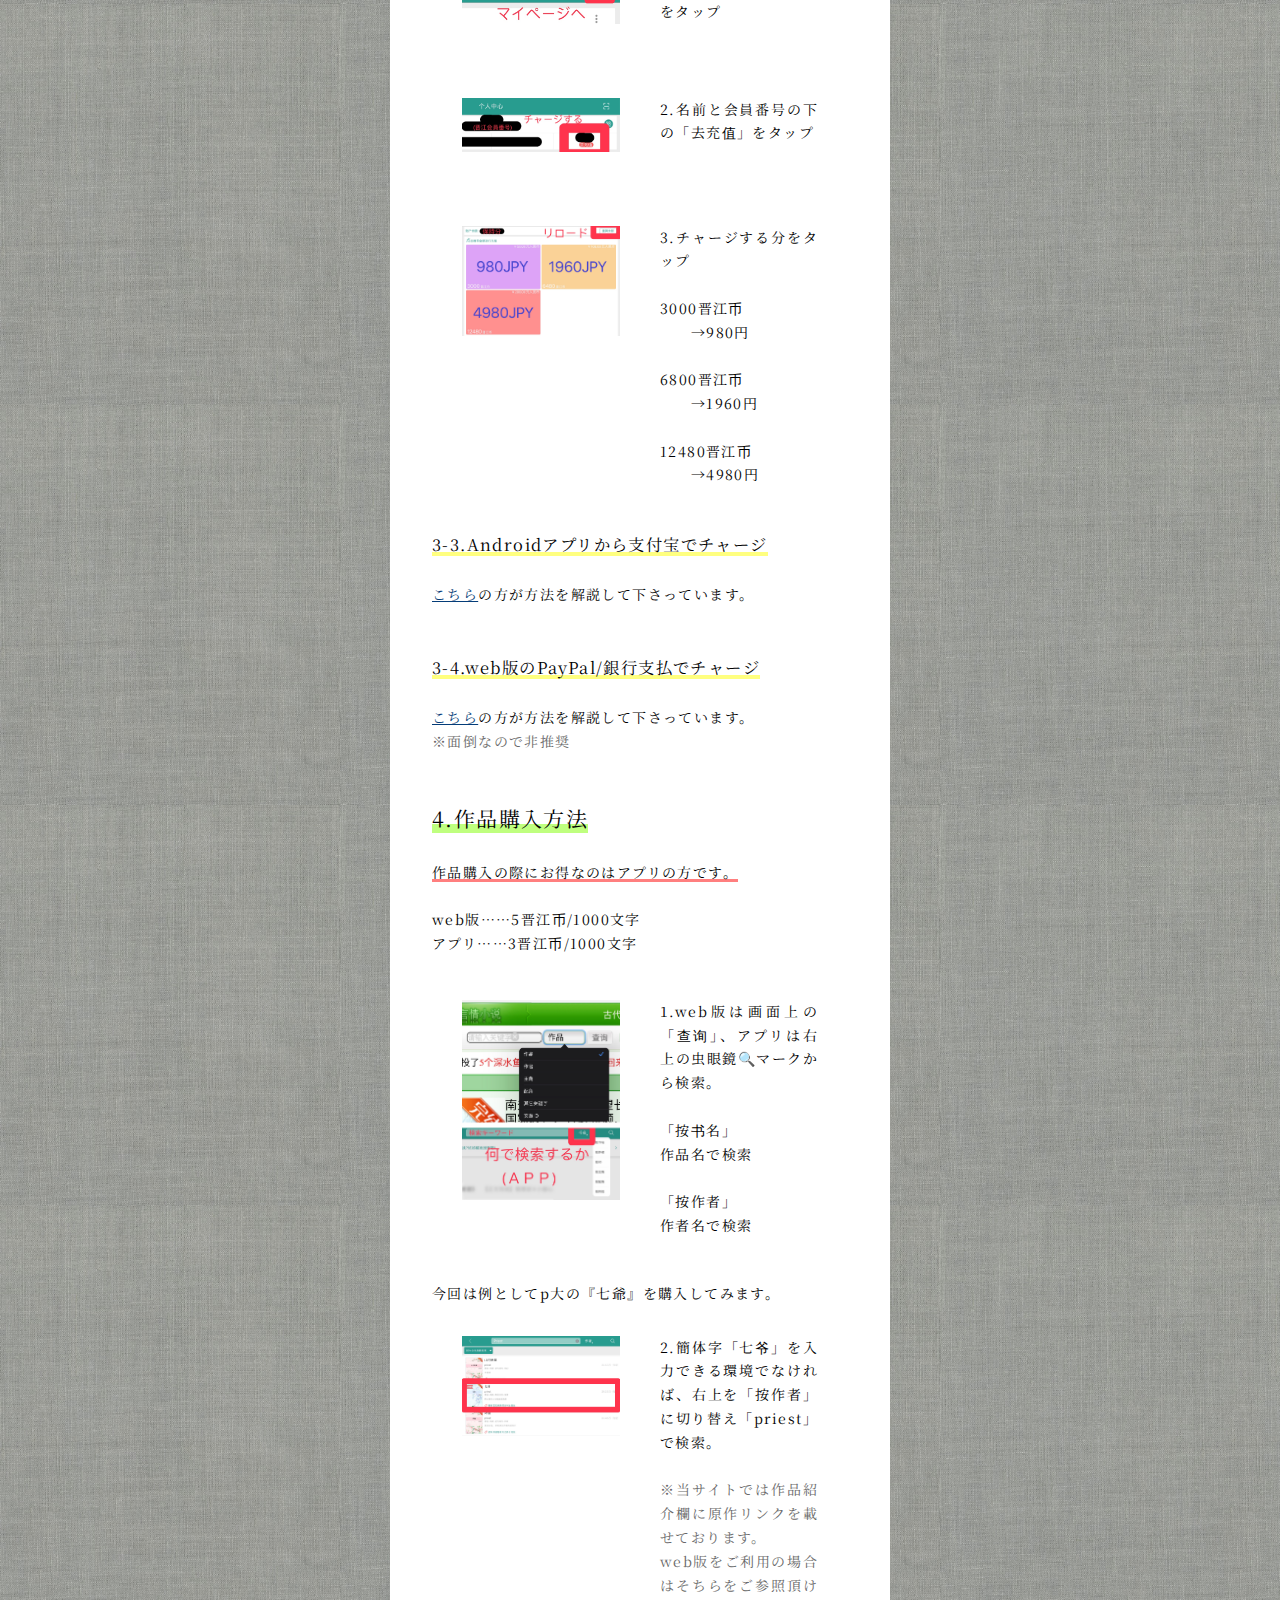
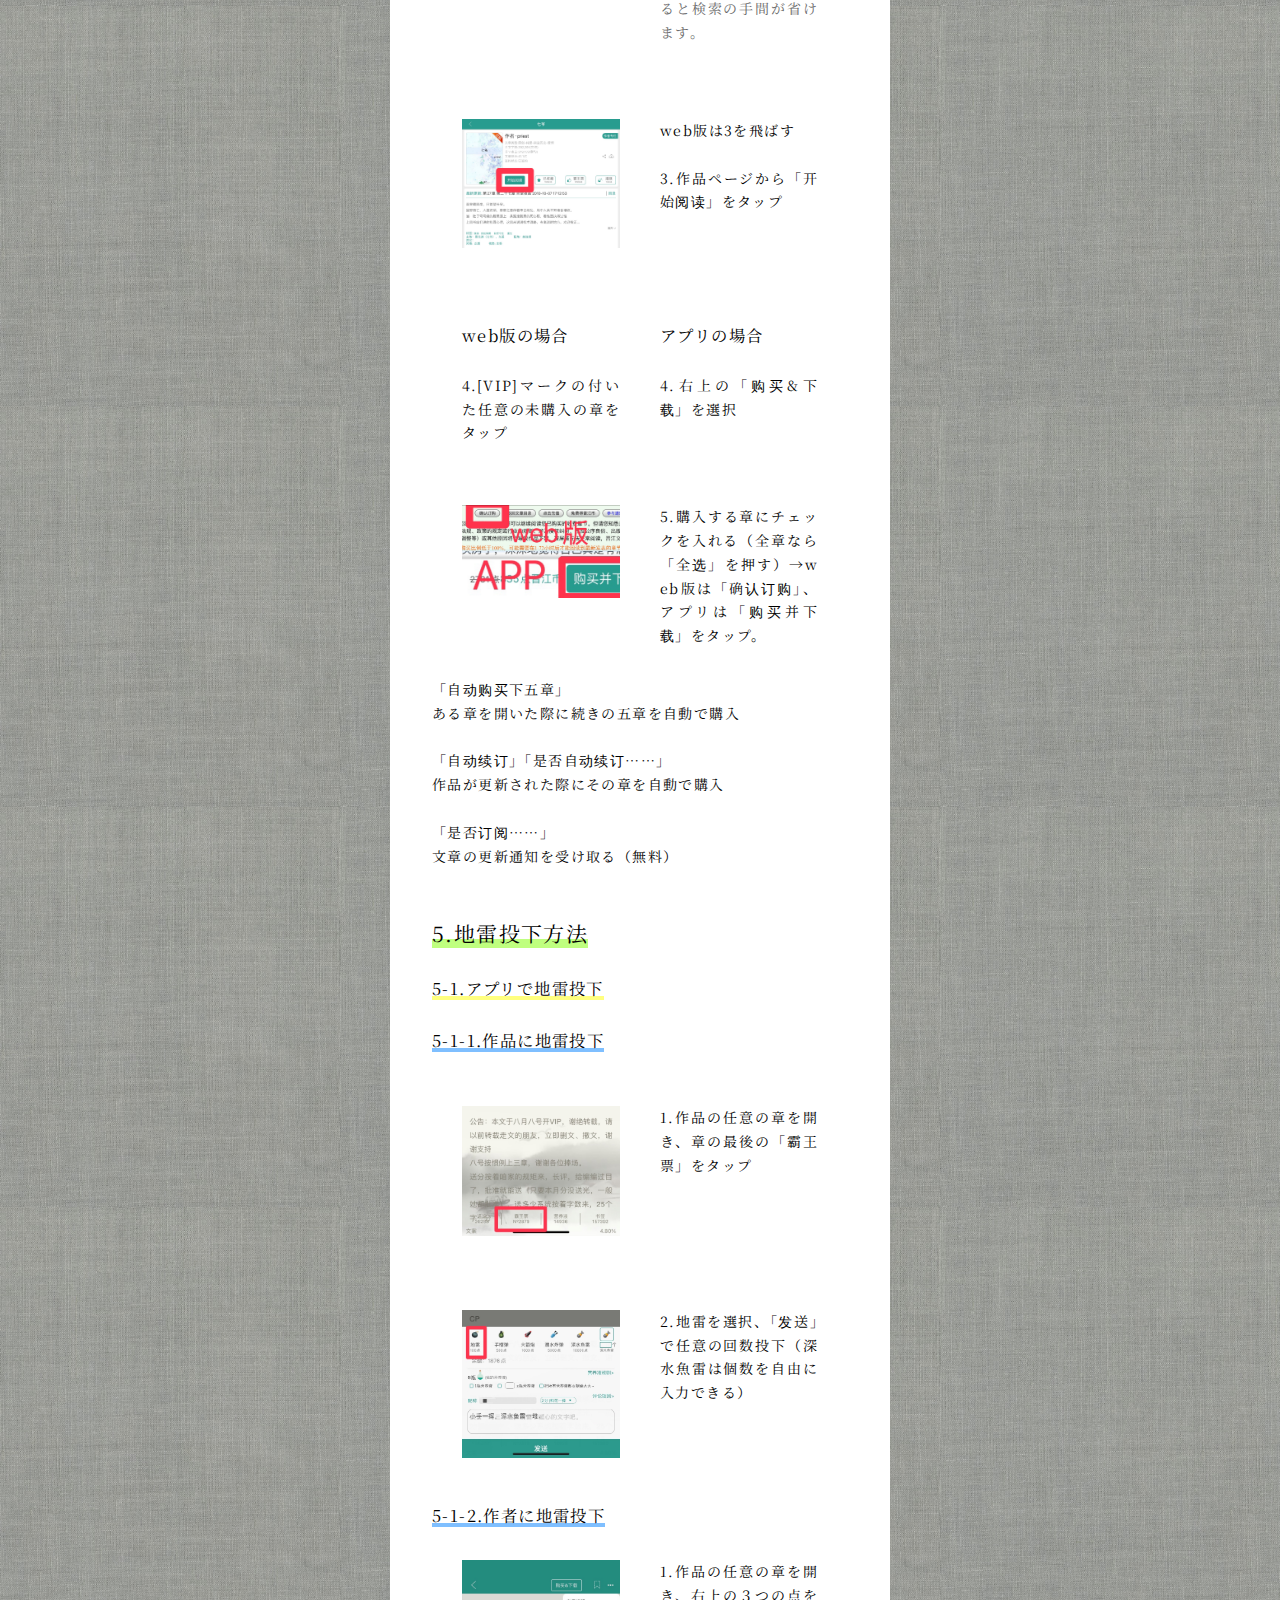
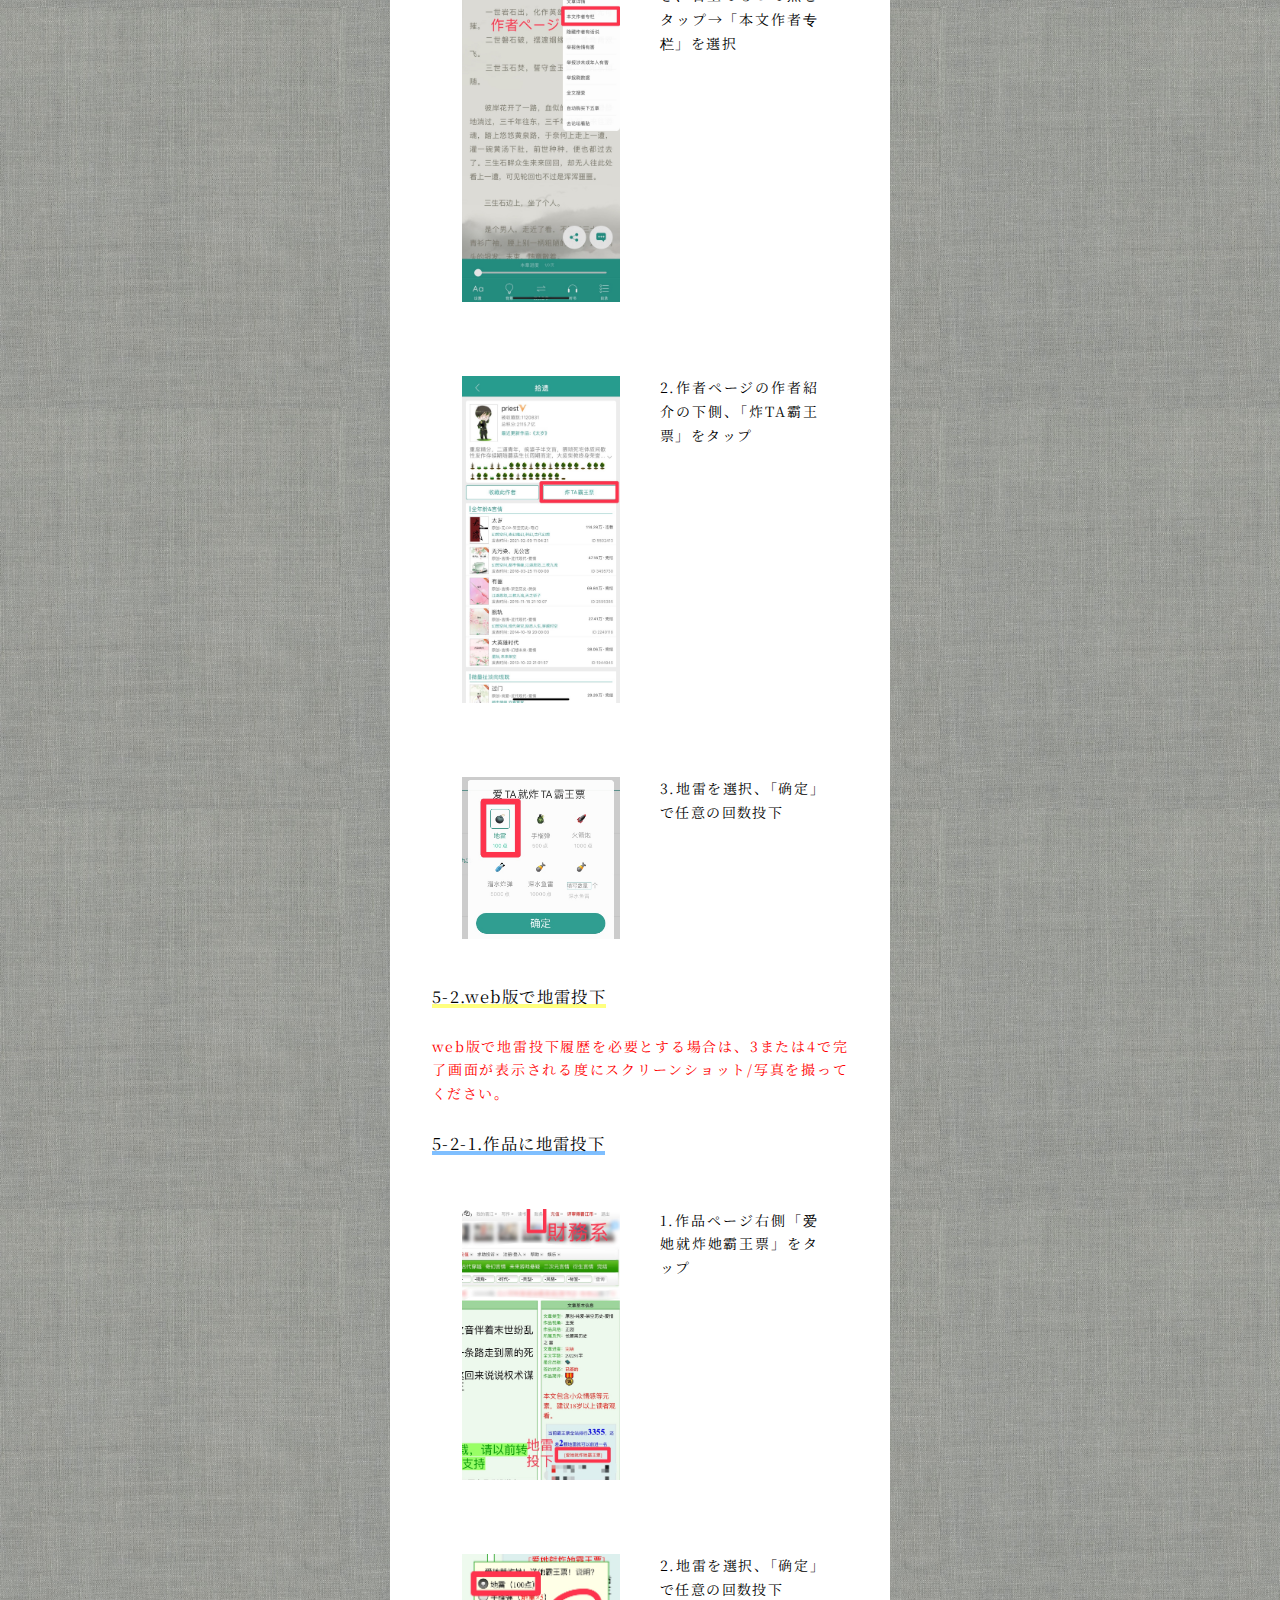
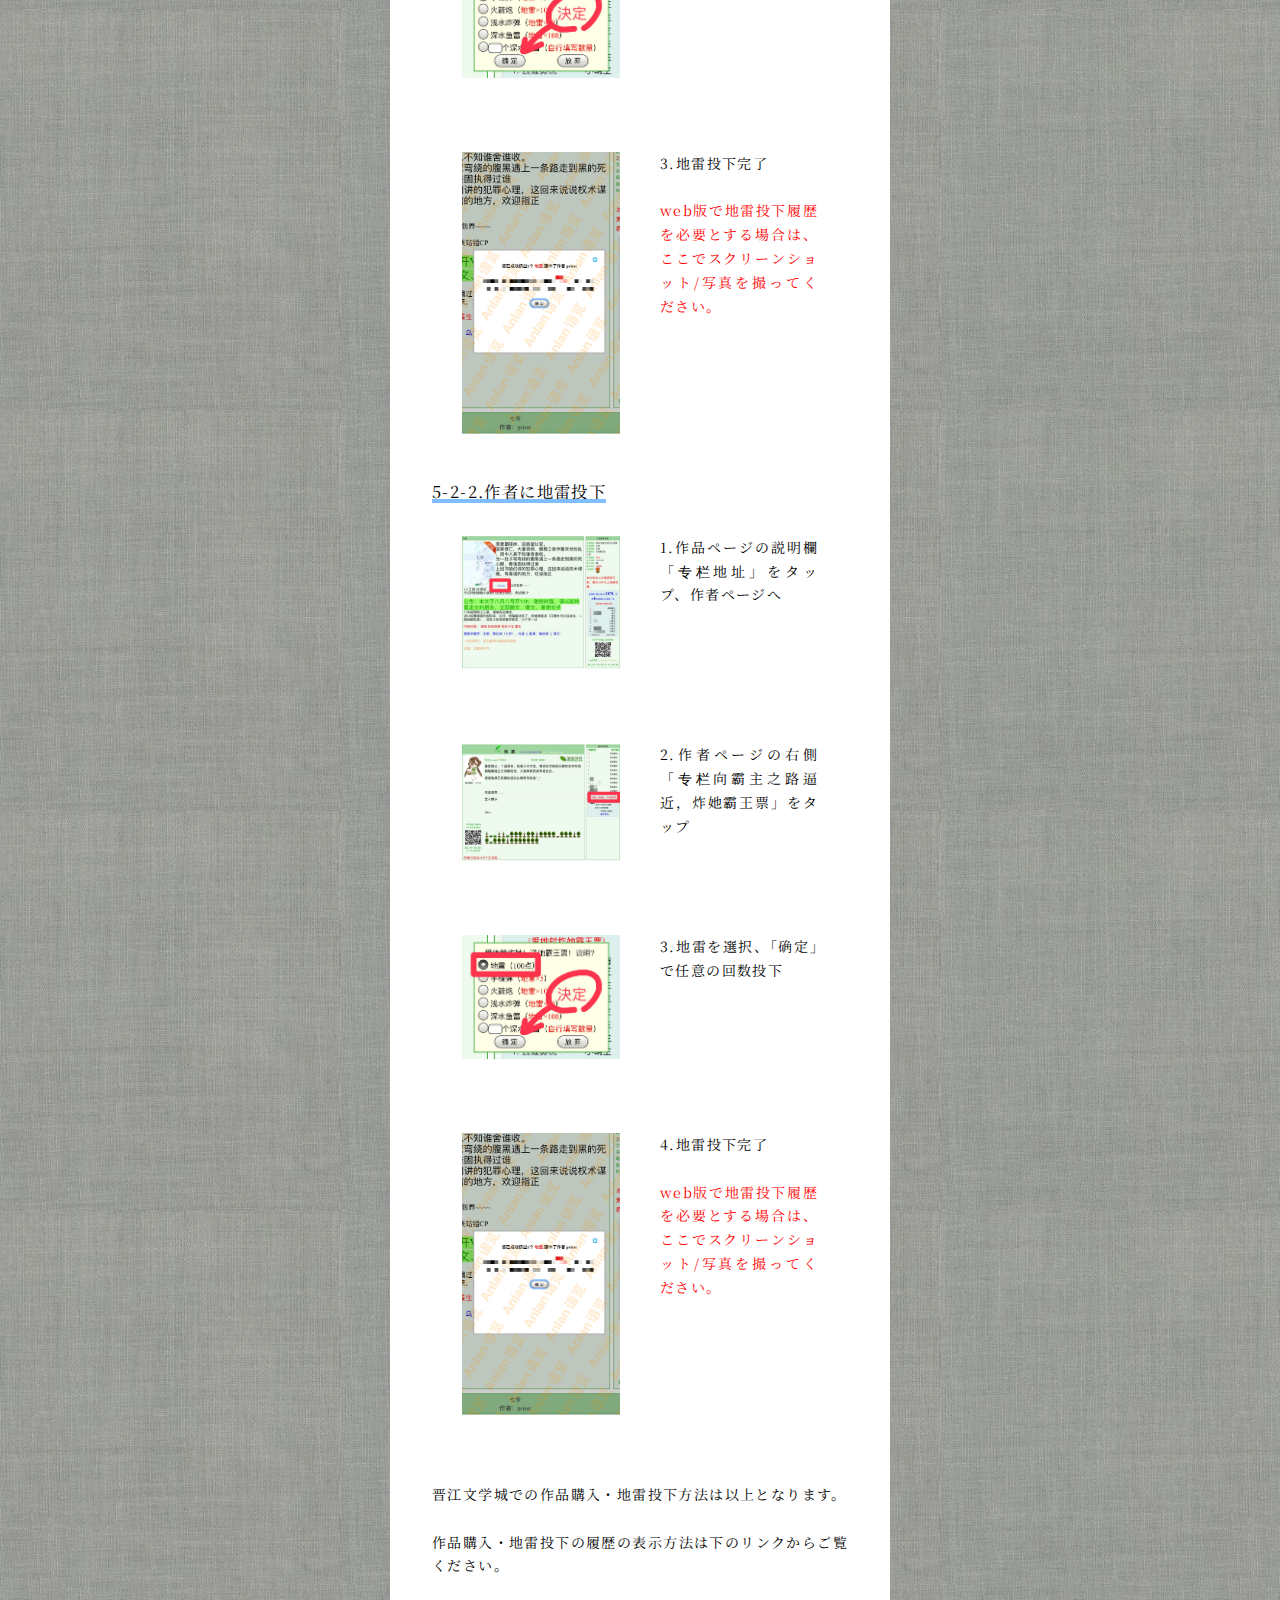
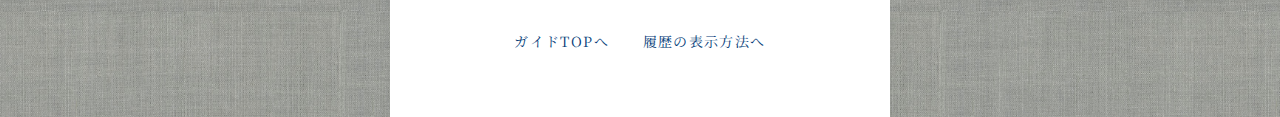
==== commit 2df98218: "表記整理" ====
--- a/jjwxc-1.html
+++ b/jjwxc-1.html
@@ -21,7 +21,7 @@
 </head>
 
 <article>
-    <img class="icon" src="IconJJ.png">
+    <img class="icon" src="img/IconJJ.png">
     <h1>晋江文学城での<br>作品購入・地雷投下方法 </h1>
     <div class="menu">
         <ul>
@@ -29,209 +29,246 @@
             <li><a href="jjwxc-2.html">履歴の表示方法へ</a></li>
         </ul>
     </div>
-        <p>
-<ol class="page-contents">
-<li><a href="#i1">晋江文学城</a></li><br>
-<li><a href="#i2">登録方法</a></li><br>
-<li><a href="#i3">チャージ方法</a></li>
-<ol class="details">
- <li><a href="#i3-1">3-1. 淘宝で手数料無しのチャージ（お得！）</a></li>
- <li><a href="#i3-2">3-2. iOSアプリから直接チャージ（簡単だが手数料66%）</a></li>
- <li><a href="#i3-3">3-3. Androidアプリから支付宝でチャージ</a></li>
- <li><a href="#i3-4">3-4. web版のPayPal/銀行支払でチャージ</a></li><br>
-</ol>
-<li><a href="#i4">作品購入方法</a></li><br>
-<li><a href="#i5">地雷投下方法</a></li>
-<ol class="details">
- <li><a href="#i5-1">5-1. アプリで地雷投下</a></li>
- <ol class="details">
- <li><a href="#i5-1-1">5-1-1. 作品に地雷投下</a></li>
- <li><a href="#i5-1-2">5-1-2. 作者に地雷投下</a></li>
- </ol>
- <li><a href="#i5-2">5-2. web版で地雷投下</a></li>
- <ol class="details">
- <li><a href="#i5-2-1">5-2-1. 作品に地雷投下</a></li>
- <li><a href="#i5-2-2">5-2-2. 作者に地雷投下</a></li>
- </ol>
- </ol>
-</ol><br><br>
-<h2 id="i1"><span style="background: linear-gradient(transparent 70%, #bfff7f 0%);">1.晋江文学城</span></h2>
-<div class="flex">
-    <div><img class="picture" src="IconJJ.png"></div>
-    <div>図のような緑のアイコンのweb小説サイト。<br><br>日本のなろうと似ているが、投げ銭機能がついていたり、契約して有料公開章（VIP章）を設け、収入を得られたりする点において異なる。</div>
-</div>
-公式サイトは<a href="https://www.jjwxc.net" target="_blank" rel="noopener noreferrer"><u>こちら</u></a><br>
-アプリのダウンロードは<a href="http://www.jjwxc.net/sp/JJ-app-download/" target="_blank" rel="noopener noreferrer"><u>こちら</u></a>
-<br><br><br>
-<h2 id="i2"><span style="background: linear-gradient(transparent 70%, #bfff7f 0%);">2.登録方法</span></h2>
-<div class="flex">
-    <div><img class="picture" src="RegisterJJ.jpeg"></div>
-    <div>web版は右上の「注册」、アプリは入力項目右下の薄い字「注册账号」を押して登録。<br><br>「登入」はアカウントがある前提でのログインなので注意。</div>
-</div>
-「邮箱」<br>
-メールアドレス<br><br>
-「请输入“密码”」<br>
-“パスワード”を入力して下さい<br><br>
-「发送“认证码”」<br>
-“認証コード”を送る（届いたら左側に入力）<br><br>
-「已阅读并同意……」<br>
-アカウントにおける規則、プライバシーポリシーに同意（チェックを入れる）<br><br>
-スライドバー<br>
-表示されるパズルのピースが埋まるようにスライドさせる（正確さより速さ）
-<br><br><br>
-<h2 id="i3"><span style="background: linear-gradient(transparent 70%, #bfff7f 0%);">3.チャージ方法</span></h2>
-<br>
-<h3 id="i3-1"><span style="background: linear-gradient(transparent 85%, #ffff7f 0%);">3-1.淘宝で手数料無しのチャージ（お得！）</span></h3>
-<div class="flex">
-    <div><img class="picture" src="ChargeJJTB1.jpeg"></div>
-    <div>1.<a href="https://www.taobao.com/list/item/634293305657.htm" target="_blank" rel="noopener noreferrer"><u>こちら</u></a>の商品ページへ<br><br><u>※淘宝会員登録済の前提</u><br><br><a href="https://sinsetunapeito.hatenablog.com/entry/taobao_login" target="_blank" rel="noopener noreferrer"><u>こちら</u></a>のサイト様が登録方法を解説して下さっています。</div>
-</div>
-<div class="flex">
-    <div><img class="picture" src="ChargeJJTB2.jpeg"></div>
-    <div>2.注文する際、「订单备注」に晋江の会員番号を入れる</div>
-</div>
-<br>
-<h3>&emsp;晋江会員番号の確認の仕方</h3>
-<div class="flex">
-    <div><h3>web版の場合</h3><br>画面一番上、名前の横の番号</div>
-    <div><h3>アプリの場合</h3><br>右上の人型👤マーク→名前の下の番号</div>
-</div>
-<br><br>
-この方法はiOS・Android共に使えます。<br>
-66%の手数料がない上に値引があってちょっとお得です（一瞬でチャージされます）
-<br><br><br>
-<h3 id="i3-2"><span style="background: linear-gradient(transparent 85%, #ffff7f 0%);">3-2.iOSアプリから直接チャージ（簡単だが手数料66%）</span></h3>
-<div class="flex">
-    <div><img class="picture" src="ChargeJJios1.jpeg"></div>
-    <div>1.右上の人型👤マークをタップ</div>
-</div>
-<div class="flex">
-    <div><img class="picture" src="ChargeJJios2.jpeg"></div>
-    <div>2.名前と会員番号の下の「去充值」をタップ</div>
-</div>
-<div class="flex">
-    <div><img class="picture" src="ChargeJJios3.jpeg"></div>
-    <div>3.チャージする分をタップ
-    <br><br>
-    3000晋江币<br>&emsp;&emsp;→980円<br><br>
-    6800晋江币<br>&emsp;&emsp;→1960円<br><br>
-    12480晋江币<br>&emsp;&emsp;→4980円</div>
-</div>
-<h3 id="i3-3"><span style="background: linear-gradient(transparent 85%, #ffff7f 0%);">3-3.Androidアプリから支付宝でチャージ</span></h3><br>
-<a href="https://privatter.net/p/7988867" target="_blank" rel="noopener noreferrer"><u>こちら</u></a>の方が方法を解説して下さっています。
-<br><br><br>
-<h3 id="i3-4"><span style="background: linear-gradient(transparent 85%, #ffff7f 0%);">3-4.web版のPayPal/銀行支払でチャージ</span></h3><br>
-<a href="https://privatter.net/p/6808409" target="_blank" rel="noopener noreferrer"><u>こちら</u></a>の方が方法を解説して下さっています。<br>
-<span style="color:#696969">
-※面倒なので非推奨
-</span>
-<br><br><br>
-<h2 id="i4"><span style="background: linear-gradient(transparent 70%, #bfff7f 0%);">4.作品購入方法</span></h2><br>
-<span style="background: linear-gradient(transparent 85%, #ff7f7f 0%);">作品購入の際にお得なのはアプリの方です。</span>
-<br><br>
-web版……5晋江币/1000文字<br>
-アプリ……3晋江币/1000文字
-<div class="flex">
-    <div><img class="picture" src="BuyJJ1.jpeg"></div>
-    <div>1.web版は画面上の「查询」、アプリは右上の虫眼鏡🔍マークから検索。
-    <br><br>
-    「按书名」<br>作品名で検索<br><br>
-    「按作者」<br>作者名で検索</div>
-</div>
-今回は例としてp大の『七爺』を購入してみます。<br>
-<div class="flex">
-    <div><img class="picture" src="BuyJJ2.jpeg"></div>
-    <div>2.簡体字「七爷」を入力できる環境でなければ、右上を「按作者」に切り替え「priest」で検索。
-    <br><br>
-    <span style="color:#696969">
-    ※当サイトでは作品紹介欄に原作リンクを載せております。<br>web版をご利用の場合はそちらをご参照頂けると検索の手間が省けます。
-    </span></div>
-</div>
-<div class="flex">
-    <div><img class="picture" src="BuyJJ3.jpeg"></div>
-    <div>web版は3を飛ばす<br><br>3.作品ページから「开始阅读」をタップ</div>
-</div>
-<div class="flex">
-    <div><h3>web版の場合</h3><br>
-    4.[VIP]マークの付いた任意の未購入の章をタップ</div>
-    <div><h3>アプリの場合</h3><br>
-    4.右上の「购买&下载」を選択</div>
-</div>
-<div class="flex">
-    <div><img class="picture" src="BuyJJ4.jpeg"></div>
-    <div>5.購入する章にチェックを入れる（全章なら「全选」を押す）→web版は「确认订购」、アプリは「购买并下载」をタップ。</div>
-</div>
-「自动购买下五章」<br>
-ある章を開いた際に続きの五章を自動で購入<br><br>
-「自动续订」「是否自动续订……」<br>
-作品が更新された際にその章を自動で購入<br><br>
-「是否订阅……」<br>
-文章の更新通知を受け取る（無料）
-<br><br><br>
-<h2 id="i5"><span style="background: linear-gradient(transparent 70%, #bfff7f 0%);">5.地雷投下方法</span></h2>
-<br>
-<h3 id="i5-1"><span style="background: linear-gradient(transparent 85%, #ffff7f 0%);">5-1.アプリで地雷投下</span></h3>
-<br>
-<h3 id="i5-1-1"><span style="background: linear-gradient(transparent 85%, #7fbfff 0%);">5-1-1.作品に地雷投下</span></h3>
-<div class="flex">
-    <div><img class="picture" src="DiLeiJJapp4.jpeg"></div>
-    <div>1.作品の任意の章を開き、章の最後の「霸王票」をタップ</div>
-</div>
-<div class="flex">
-    <div><img class="picture" src="DiLeiJJapp5.jpeg"></div>
-    <div>2.地雷を選択、「发送」で任意の回数投下（深水魚雷は個数を自由に入力できる）</div>
-</div>
-<h3 id="i5-1-2"><span style="background: linear-gradient(transparent 85%, #7fbfff 0%);">5-1-2.作者に地雷投下</span></h3>
-<div class="flex">
-    <div><img class="picture" src="DiLeiJJapp1.jpeg"></div>
-    <div>1.作品の任意の章を開き、右上の３つの点をタップ→「本文作者专栏」を選択</div>
-</div>
-<div class="flex">
-    <div><img class="picture" src="DiLeiJJapp2.jpeg"></div>
-    <div>2.作者ページの作者紹介の下側、「炸TA霸王票」をタップ</div>
-</div>
-<div class="flex">
-    <div><img class="picture" src="DiLeiJJapp3.jpeg"></div>
-    <div>3.地雷を選択、「确定」で任意の回数投下</div>
-</div>
-<h3 id="i5-2"><span style="background: linear-gradient(transparent 85%, #ffff7f 0%);">5-2.web版で地雷投下</span></h3><br>
-<font color="red">web版で地雷投下履歴を必要とする場合は、3または4で完了画面が表示される度にスクリーンショット/写真を撮ってください。</font>
-<br><br>
-<h3 id="i5-2-1"><span style="background: linear-gradient(transparent 85%, #7fbfff 0%);">5-2-1.作品に地雷投下</span></h3>
-<div class="flex">
-    <div><img class="picture" src="DiLeiJJweb1.jpeg"></div>
-    <div>1.作品ページ右側「爱她就炸她霸王票」をタップ</div>
-</div>
-<div class="flex">
-    <div><img class="picture" src="DiLeiJJweb2.jpeg"></div>
-    <div>2.地雷を選択、「确定」で任意の回数投下</div>
-</div>
-<div class="flex">
-    <div><img class="picture" src="DiLeiJJweb3.png"></div>
-    <div>3.地雷投下完了<br><br><font color="red">web版で地雷投下履歴を必要とする場合は、ここでスクリーンショット/写真を撮ってください。</font></div>
-</div>
-<h3 id="i5-2-2"><span style="background: linear-gradient(transparent 85%, #7fbfff 0%);">5-2-2.作者に地雷投下</span></h3>
-<div class="flex">
-    <div><img class="picture" src="DiLeiJJweb4.jpeg"></div>
-    <div>1.作品ページの説明欄「专栏地址」をタップ、作者ページへ</div>
-</div>
-<div class="flex">
-    <div><img class="picture" src="DiLeiJJweb5.jpeg"></div>
-    <div>2.作者ページの右側「专栏向霸主之路逼近，炸她霸王票」をタップ</div>
-</div>
-<div class="flex">
-    <div><img class="picture" src="DiLeiJJweb2.jpeg"></div>
-    <div>3.地雷を選択、「确定」で任意の回数投下</div>
-</div>
-<div class="flex">
-    <div><img class="picture" src="DiLeiJJweb3.png"></div>
-    <div>4.地雷投下完了<br><br><font color="red">web版で地雷投下履歴を必要とする場合は、ここでスクリーンショット/写真を撮ってください。</font></div>
-</div>
-<br><br>
-晋江文学城での作品購入・地雷投下方法は以上となります。
-<br><br>
-作品購入・地雷投下の履歴の表示方法は下のリンクからご覧ください。
-</div>
+    <ol class="page-contents">
+        <li><a href="#i1">晋江文学城</a></li><br>
+        <li><a href="#i2">登録方法</a></li><br>
+        <li><a href="#i3">チャージ方法</a></li>
+        <ol class="details">
+            <li><a href="#i3-1">3-1. 淘宝で手数料無しのチャージ（お得！）</a></li>
+            <li><a href="#i3-2">3-2. iOSアプリから直接チャージ（簡単だが手数料66%）</a></li>
+            <li><a href="#i3-3">3-3. Androidアプリから支付宝でチャージ</a></li>
+            <li><a href="#i3-4">3-4. web版のPayPal/銀行支払でチャージ</a></li><br>
+        </ol>
+        <li><a href="#i4">作品購入方法</a></li><br>
+        <li><a href="#i5">地雷投下方法</a></li>
+        <ol class="details">
+            <li><a href="#i5-1">5-1. アプリで地雷投下</a></li>
+            <ol class="details">
+                <li><a href="#i5-1-1">5-1-1. 作品に地雷投下</a></li>
+                <li><a href="#i5-1-2">5-1-2. 作者に地雷投下</a></li>
+            </ol>
+            <li><a href="#i5-2">5-2. web版で地雷投下</a></li>
+            <ol class="details">
+                <li><a href="#i5-2-1">5-2-1. 作品に地雷投下</a></li>
+                <li><a href="#i5-2-2">5-2-2. 作者に地雷投下</a></li>
+            </ol>
+        </ol>
+    </ol>
+    <p class="one">
+        <h2 id="i1"><span style="background: linear-gradient(transparent 70%, #bfff7f 0%);">1.晋江文学城</span></h2>
+        <div class="flex">
+            <div><img class="picture" src="img/IconJJ.png"></div>
+            <div>図のような緑のアイコンのweb小説サイト。</p><p class="one">日本のなろうと似ているが、投げ銭機能がついていたり、契約して有料公開章（VIP章）を設け、収入を得られたりする点において異なる。</div>
+        </div>
+        <a href="https://www.jjwxc.net" target="_blank" rel="noopener noreferrer"><u>公式サイト</u></a><br>
+        <a href="http://www.jjwxc.net/sp/JJ-app-download/" target="_blank" rel="noopener noreferrer"><u>アプリのダウンロードリンク</u></a>
+    </p>
+    <p class="two">
+        <h2 id="i2"><span style="background: linear-gradient(transparent 70%, #bfff7f 0%);">2.登録方法</span></h2>
+        <div class="flex">
+            <div><img class="picture" src="img/RegisterJJ.jpeg"></div>
+            <div>
+                web版は右上の「注册」、アプリは入力項目右下の薄い字「注册账号」を押して登録。
+                <p class="one">「登入」はアカウントがある前提でのログインなので注意。</p>
+            </div>
+        </div>
+        「邮箱」<br>
+        メールアドレス
+    </p>
+    <p class="one">
+    「请输入“密码”」<br>
+    “パスワード”を入力して下さい
+    </p>
+    <p class="one">
+    「发送“认证码”」<br>
+    “認証コード”を送る（届いたら左側に入力）
+    </p>
+    <p class="one">
+    「已阅读并同意……」<br>
+    アカウントにおける規則、プライバシーポリシーに同意（チェックを入れる）
+    </p>
+    <p class="one">
+    スライドバー<br>
+    表示されるパズルのピースが埋まるようにスライドさせる（正確さより速さ）
+    </p>
+    <p class="two">
+        <h2 id="i3"><span style="background: linear-gradient(transparent 70%, #bfff7f 0%);">3.チャージ方法</span></h2>
+        <br>
+        <h3 id="i3-1"><span style="background: linear-gradient(transparent 85%, #ffff7f 0%);">3-1.淘宝で手数料無しのチャージ（お得！）</span></h3>
+        <div class="flex">
+            <div><img class="picture" src="img/ChargeJJTB1.jpeg"></div>
+            <div>1.<a href="https://www.taobao.com/list/item/634293305657.htm" target="_blank" rel="noopener noreferrer"><u>こちら</u></a>の商品ページへ</p><p class="one"><u>※淘宝会員登録済の前提</u></p><p class="one"><a href="https://sinsetunapeito.hatenablog.com/entry/taobao_login" target="_blank" rel="noopener noreferrer"><u>こちら</u></a>のサイト様が登録方法を解説して下さっています。</div>
+        </div>
+        <div class="flex">
+            <div><img class="picture" src="img/ChargeJJTB2.jpeg"></div>
+            <div>2.注文する際、「订单备注」に晋江の会員番号を入れる</div>
+        </div>
+        <br>
+        <h3>&emsp;晋江会員番号の確認の仕方</h3>
+        <div class="flex">
+            <div><h3>web版の場合</h3><br>画面一番上、名前の横の番号</div>
+            <div><h3>アプリの場合</h3><br>右上の人型👤マーク→名前の下の番号</div>
+        </div>
+    </p>
+    <p class="one">
+        この方法はiOS・Android共に使えます。<br>
+        66%の手数料がない上に値引があってちょっとお得です（一瞬でチャージされます）
+    </p>
+    <p class="two">
+        <h3 id="i3-2"><span style="background: linear-gradient(transparent 85%, #ffff7f 0%);">3-2.iOSアプリから直接チャージ（簡単だが手数料66%）</span></h3>
+    </p>
+        <div class="flex">
+            <div><img class="picture" src="img/ChargeJJios1.jpeg"></div>
+            <div>1.右上の人型👤マークをタップ</div>
+        </div>
+        <div class="flex">
+            <div><img class="picture" src="img/ChargeJJios2.jpeg"></div>
+            <div>2.名前と会員番号の下の「去充值」をタップ</div>
+        </div>
+        <div class="flex">
+            <div><img class="picture" src="img/ChargeJJios3.jpeg"></div>
+            <div>3.チャージする分をタップ
+                <p class="one">3000晋江币<br>&emsp;&emsp;→980円</p>
+                <p class="one">6800晋江币<br>&emsp;&emsp;→1960円</p>
+                <p class="one">12480晋江币<br>&emsp;&emsp;→4980円</p>
+            </div>
+        </div>
+    <h3 id="i3-3"><span style="background: linear-gradient(transparent 85%, #ffff7f 0%);">3-3.Androidアプリから支付宝でチャージ</span></h3><br>
+    <a href="https://privatter.net/p/7988867" target="_blank" rel="noopener noreferrer"><u>こちら</u></a>の方が方法を解説して下さっています。
+    <p class="two">
+        <h3 id="i3-4"><span style="background: linear-gradient(transparent 85%, #ffff7f 0%);">3-4.web版のPayPal/銀行支払でチャージ</span></h3><br>
+        <a href="https://privatter.net/p/6808409" target="_blank" rel="noopener noreferrer"><u>こちら</u></a>の方が方法を解説して下さっています。<br>
+        <span style="color:#696969">
+            ※面倒なので非推奨
+        </span>
+    </p>
+    <p class="two">
+        <h2 id="i4"><span style="background: linear-gradient(transparent 70%, #bfff7f 0%);">4.作品購入方法</span></h2><br>
+        <span style="background: linear-gradient(transparent 85%, #ff7f7f 0%);">作品購入の際にお得なのはアプリの方です。</span>
+    </p>
+    <p class="one">
+        web版……5晋江币/1000文字<br>
+        アプリ……3晋江币/1000文字
+    </p>
+    <div class="flex">
+        <div><img class="picture" src="img/BuyJJ1.jpeg"></div>
+        <div>1.web版は画面上の「查询」、アプリは右上の虫眼鏡🔍マークから検索。
+            <p class="one">
+            「按书名」<br>作品名で検索
+            </p>
+            <p class="one">
+            「按作者」<br>作者名で検索
+            </p>
+        </div>
+    </div>
+    今回は例としてp大の『七爺』を購入してみます。<br>
+    <div class="flex">
+        <div><img class="picture" src="img/BuyJJ2.jpeg"></div>
+        <div>2.簡体字「七爷」を入力できる環境でなければ、右上を「按作者」に切り替え「priest」で検索。
+            <p class="one">
+            <span style="color:#696969">
+            ※当サイトでは作品紹介欄に原作リンクを載せております。<br>web版をご利用の場合はそちらをご参照頂けると検索の手間が省けます。
+            </span>
+            </p>
+        </div>
+    </div>
+    <div class="flex">
+        <div><img class="picture" src="img/BuyJJ3.jpeg"></div>
+        <div>web版は3を飛ばす
+            <p class="one">3.作品ページから「开始阅读」をタップ</p>
+        </div>
+    </div>
+    <div class="flex">
+        <div><h3>web版の場合</h3><br>
+        4.[VIP]マークの付いた任意の未購入の章をタップ
+        </div>
+        <div><h3>アプリの場合</h3><br>
+        4.右上の「购买&下载」を選択
+        </div>
+    </div>
+    <div class="flex">
+        <div><img class="picture" src="img/BuyJJ4.jpeg"></div>
+        <div>5.購入する章にチェックを入れる（全章なら「全选」を押す）→web版は「确认订购」、アプリは「购买并下载」をタップ。</div>
+    </div>
+    「自动购买下五章」<br>
+    ある章を開いた際に続きの五章を自動で購入
+    <p class="one">
+    「自动续订」「是否自动续订……」<br>
+    作品が更新された際にその章を自動で購入
+    </p>
+    <p class="one">
+    「是否订阅……」<br>
+    文章の更新通知を受け取る（無料）
+    </p>
+    <p class="two">
+        <h2 id="i5"><span style="background: linear-gradient(transparent 70%, #bfff7f 0%);">5.地雷投下方法</span></h2>
+        <br>
+        <h3 id="i5-1"><span style="background: linear-gradient(transparent 85%, #ffff7f 0%);">5-1.アプリで地雷投下</span></h3>
+        <br>
+        <h3 id="i5-1-1"><span style="background: linear-gradient(transparent 85%, #7fbfff 0%);">5-1-1.作品に地雷投下</span></h3>
+    </p>
+    <div class="flex">
+        <div><img class="picture" src="img/DiLeiJJapp4.jpeg"></div>
+        <div>1.作品の任意の章を開き、章の最後の「霸王票」をタップ</div>
+    </div>
+    <div class="flex">
+        <div><img class="picture" src="img/DiLeiJJapp5.jpeg"></div>
+        <div>2.地雷を選択、「发送」で任意の回数投下（深水魚雷は個数を自由に入力できる）</div>
+    </div>
+    <h3 id="i5-1-2"><span style="background: linear-gradient(transparent 85%, #7fbfff 0%);">5-1-2.作者に地雷投下</span></h3>
+    <div class="flex">
+        <div><img class="picture" src="img/DiLeiJJapp1.jpeg"></div>
+        <div>1.作品の任意の章を開き、右上の３つの点をタップ→「本文作者专栏」を選択</div>
+    </div>
+    <div class="flex">
+        <div><img class="picture" src="img/DiLeiJJapp2.jpeg"></div>
+        <div>2.作者ページの作者紹介の下側、「炸TA霸王票」をタップ</div>
+    </div>
+    <div class="flex">
+        <div><img class="picture" src="img/DiLeiJJapp3.jpeg"></div>
+        <div>3.地雷を選択、「确定」で任意の回数投下</div>
+    </div>
+    <h3 id="i5-2"><span style="background: linear-gradient(transparent 85%, #ffff7f 0%);">5-2.web版で地雷投下</span></h3><br>
+    <font color="red">web版で地雷投下履歴を必要とする場合は、3または4で完了画面が表示される度にスクリーンショット/写真を撮ってください。</font>
+    <p class="one">
+    <h3 id="i5-2-1"><span style="background: linear-gradient(transparent 85%, #7fbfff 0%);">5-2-1.作品に地雷投下</span></h3>
+    </p>
+    <div class="flex">
+        <div><img class="picture" src="img/DiLeiJJweb1.jpeg"></div>
+        <div>1.作品ページ右側「爱她就炸她霸王票」をタップ</div>
+    </div>
+    <div class="flex">
+        <div><img class="picture" src="img/DiLeiJJweb2.jpeg"></div>
+        <div>2.地雷を選択、「确定」で任意の回数投下</div>
+    </div>
+    <div class="flex">
+        <div><img class="picture" src="img/DiLeiJJweb3.png"></div>
+        <div>3.地雷投下完了</p><p class="one"><font color="red">web版で地雷投下履歴を必要とする場合は、ここでスクリーンショット/写真を撮ってください。</font></div>
+    </div>
+    <h3 id="i5-2-2"><span style="background: linear-gradient(transparent 85%, #7fbfff 0%);">5-2-2.作者に地雷投下</span></h3>
+    <div class="flex">
+        <div><img class="picture" src="img/DiLeiJJweb4.jpeg"></div>
+        <div>1.作品ページの説明欄「专栏地址」をタップ、作者ページへ</div>
+    </div>
+    <div class="flex">
+        <div><img class="picture" src="img/DiLeiJJweb5.jpeg"></div>
+        <div>2.作者ページの右側「专栏向霸主之路逼近，炸她霸王票」をタップ</div>
+    </div>
+    <div class="flex">
+        <div><img class="picture" src="img/DiLeiJJweb2.jpeg"></div>
+        <div>3.地雷を選択、「确定」で任意の回数投下</div>
+    </div>
+    <div class="flex">
+        <div><img class="picture" src="img/DiLeiJJweb3.png"></div>
+        <div>4.地雷投下完了
+            <p class="one"><font color="red">web版で地雷投下履歴を必要とする場合は、ここでスクリーンショット/写真を撮ってください。</font></p>
+        </div>
+    </div>
+    <p class="one">
+    晋江文学城での作品購入・地雷投下方法は以上となります。
+    </p>
+    <p class="one">
+    作品購入・地雷投下の履歴の表示方法は下のリンクからご覧ください。
     </p>
     <br>
     <div class="menu">
--- a/stylesheet.css
+++ b/stylesheet.css
@@ -33,7 +33,7 @@
 /* 基本設定 */
 body {
     text-align: center;
-    background: url('Gray.jpg') top center;
+    background: url('img/Gray.jpeg') top center;
     background-size: 400px;
     line-height: 1.7;
     letter-spacing: 0.1em;
@@ -212,6 +212,24 @@
     margin: 1em auto 1.5em;
 }
 
+article p.one {
+    margin-top: 1.7em;
+    margin-bottom: 1em;
+    margin-left: auto;
+    margin-right: auto;
+  }
+  
+  article p.two {
+    margin-top: 3.4em;
+    margin-bottom: 1em;
+    margin-left: auto;
+    margin-right: auto;
+  }
+  
+  article p span.alert {
+    text-decoration: underline;
+  }
+
 /* メニュー */
 article .menu {
     text-align: center;
